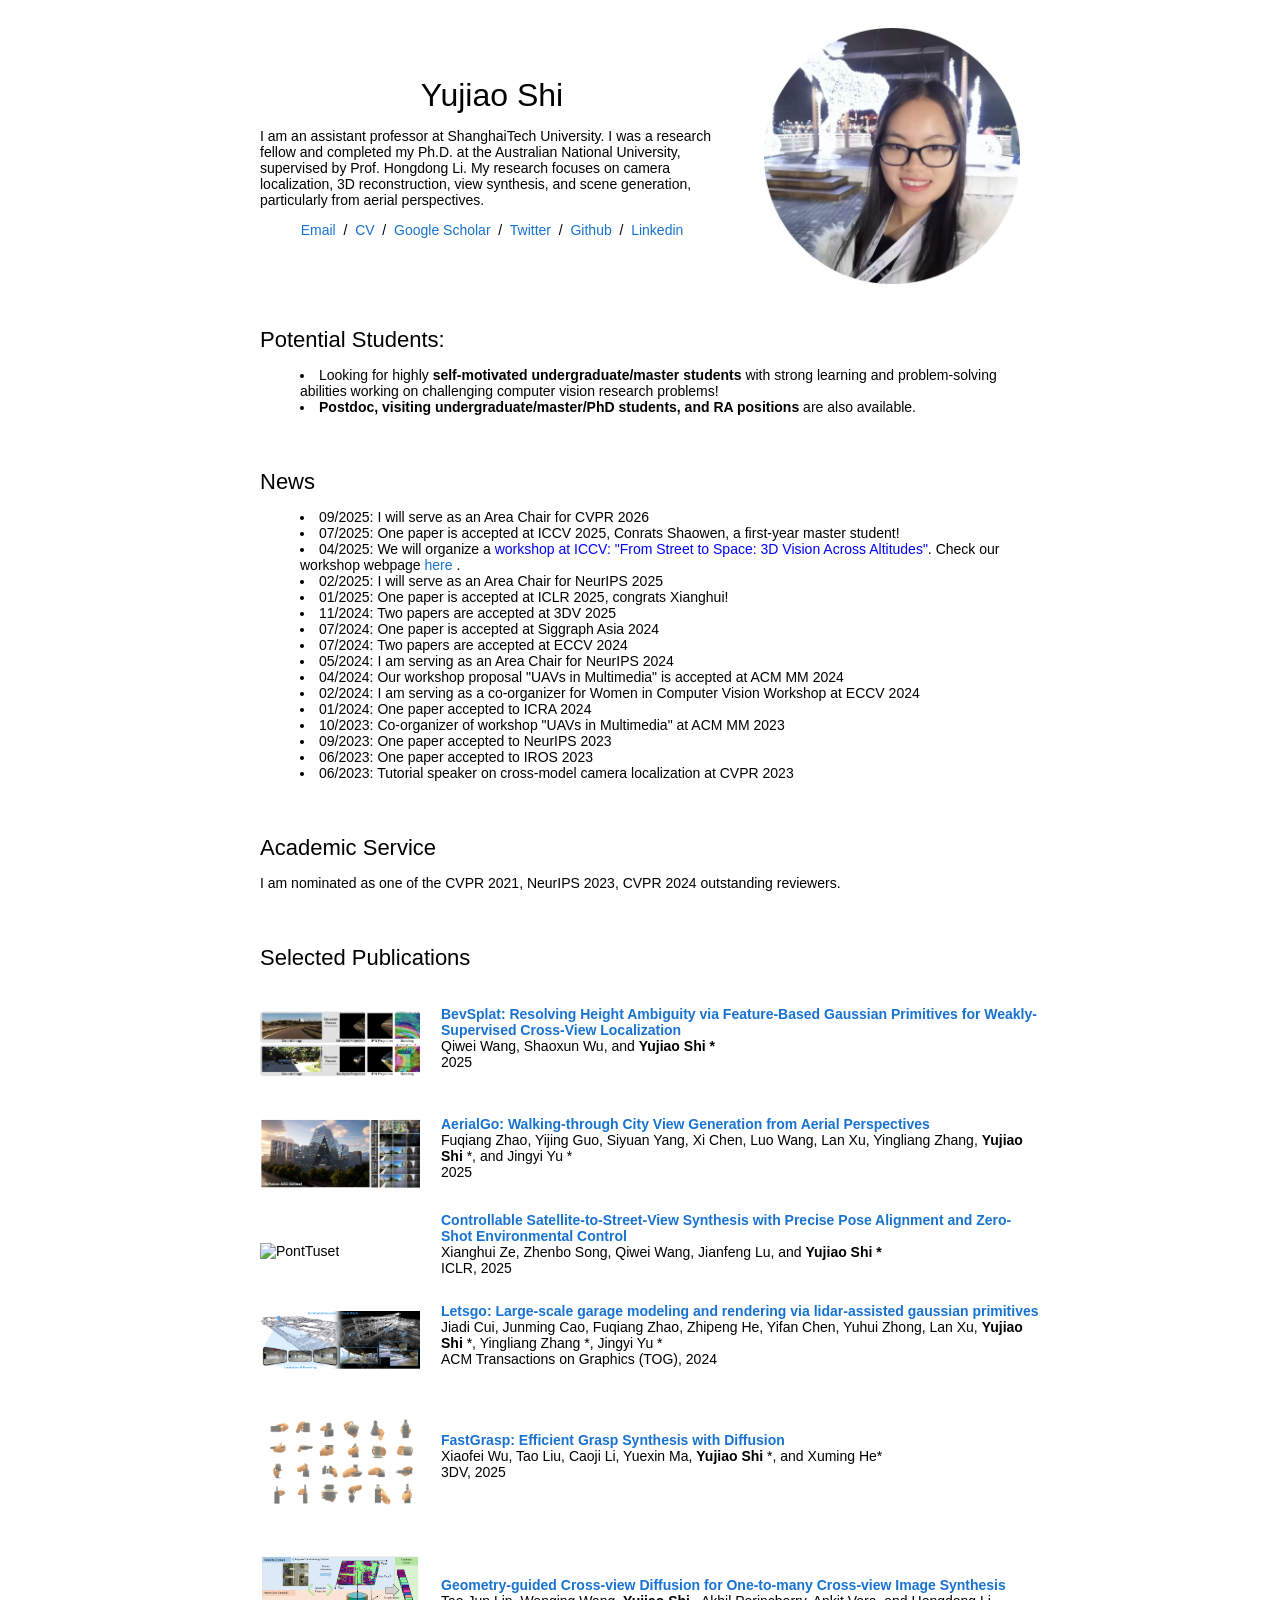
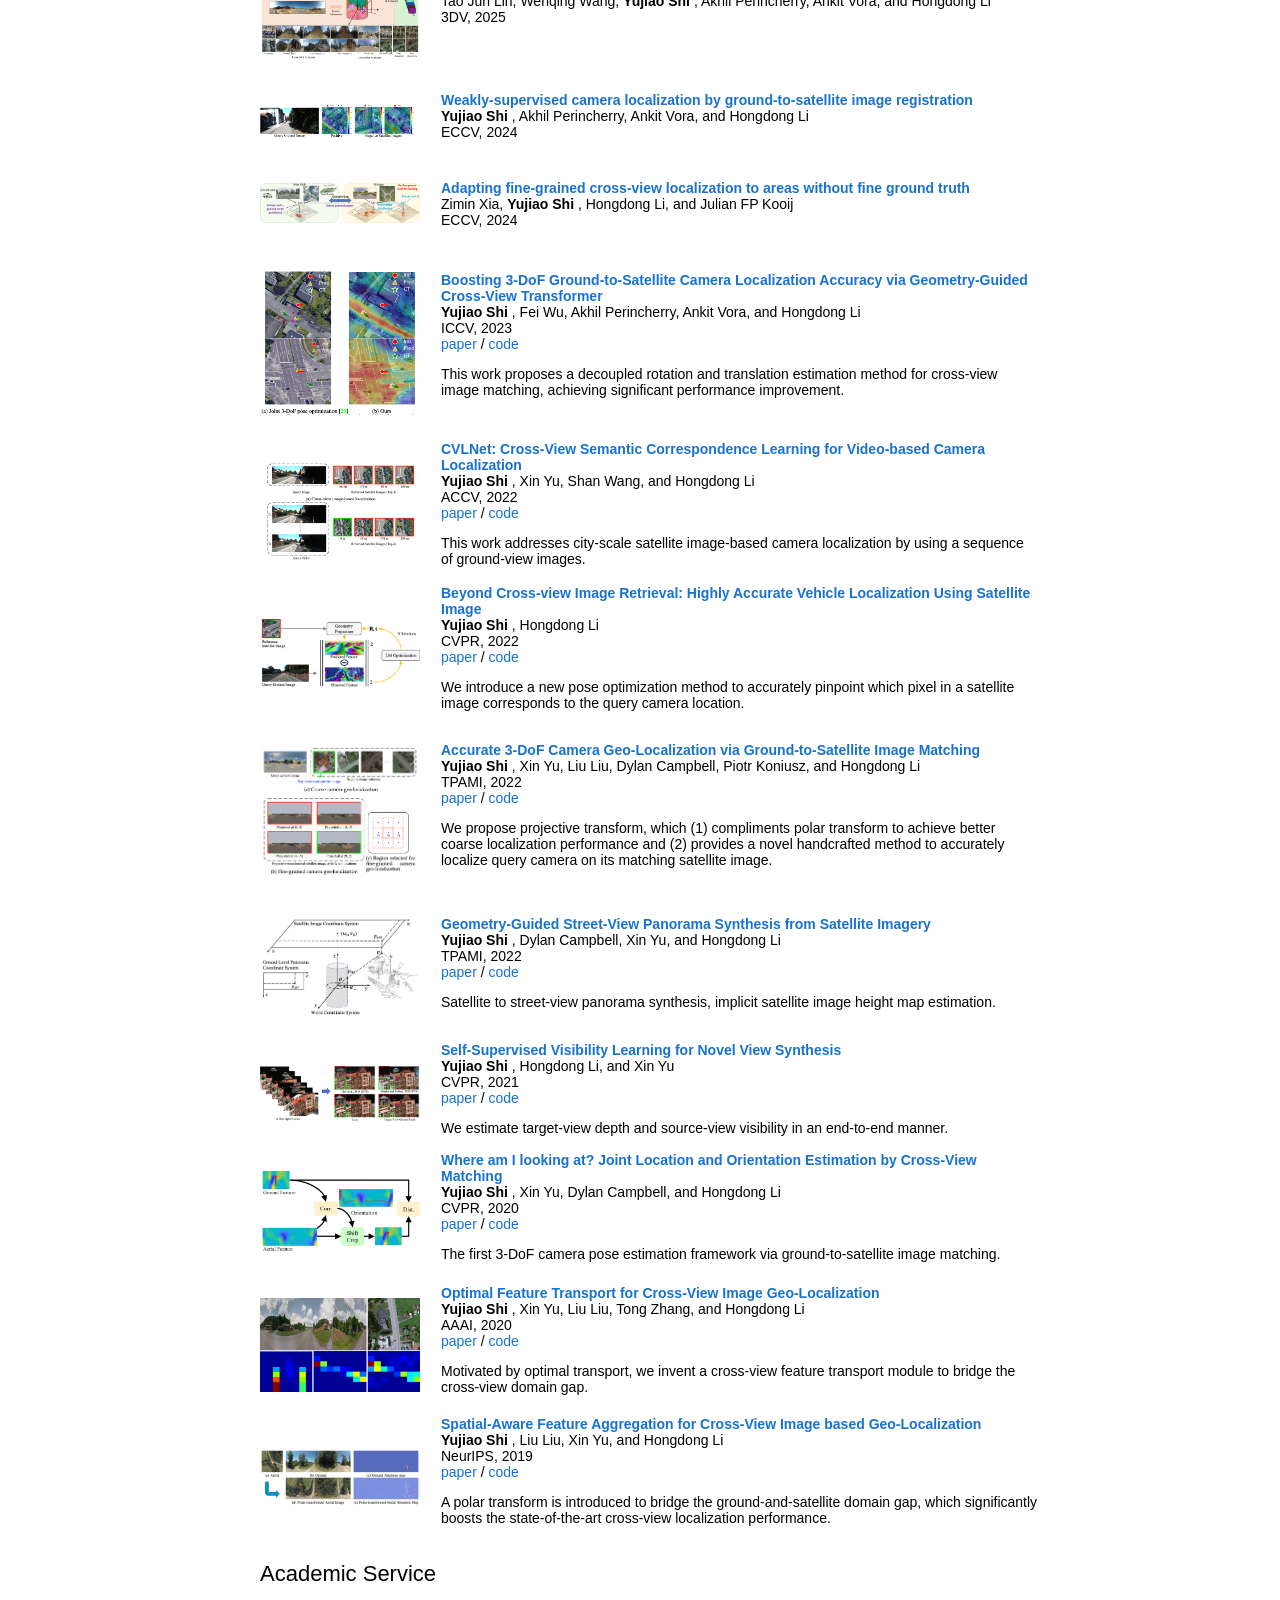
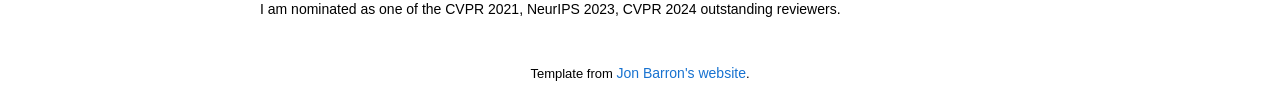
==== index.html @ 8654886e "Update index.html" ====
<!DOCTYPE HTML>
<html lang="en"><head><meta http-equiv="Content-Type" content="text/html; charset=UTF-8">

  <title>Yujiao Shi</title>
  
  <meta name="author" content="Yujiao Shi">
  <meta name="viewport" content="width=device-width, initial-scale=1">
  
  <link rel="stylesheet" type="text/css" href="stylesheet.css">
	<link rel="icon" href="data:image/svg+xml,<svg xmlns=%22http://www.w3.org/2000/svg%22 viewBox=%220 0 100 100%22><text y=%22.9em%22 font-size=%2290%22>🌐</text></svg>">
</head>

<body>
  <table style="width:100%;max-width:800px;border:0px;border-spacing:0px;border-collapse:separate;margin-right:auto;margin-left:auto;"><tbody>
    <tr style="padding:0px">
      <td style="padding:0px">
        <table style="width:100%;border:0px;border-spacing:0px;border-collapse:separate;margin-right:auto;margin-left:auto;"><tbody>
          <tr style="padding:0px">
            <td style="padding:2.5%;width:63%;vertical-align:middle">
              <p style="text-align:center">
                <name>Yujiao Shi</name>
              </p>
              <p>
		      I am an assistant professor at ShanghaiTech University. I was a research fellow and completed my Ph.D. at the Australian National University, supervised by Prof. Hongdong Li. My research focuses on camera localization, 3D reconstruction, view synthesis, and scene generation, particularly from aerial perspectives.
<!-- 		      I am an Assistant Professor at ShanghaiTech University. Previously, I was a Postdoc and PhD student at <a href="https://www.anu.edu.au">Australian National University (ANU)</a>, supervised by <a href="http://users.cecs.anu.edu.au/~hongdong/">Prof. Hongdong Li</a>. My research topics include satellite image-based localization, cross-view synthesis, 3D reconstruction. -->
              </p>
<!--               <p>I was a research intern at Meta Reality Lab Research (RLR) from Jan 2022 to Jun 2022, working with Dr. Ziyun Li on burst image super-resolution and on-sensor computing. I also did an internship at Tencent XR Lab from Jul to Oct 2022. 
              </p> -->
              <p style="text-align:center">
                <a href="mailto:shiyj2@shanghaitech.edu.cn">Email</a> &nbsp/&nbsp
                <a href="data/CV_YujiaoShi.pdf">CV</a> &nbsp/&nbsp
                <a href="https://scholar.google.com/citations?hl=en&user=rVsRpZEAAAAJ&view_op=list_works&gmla=AJsN-F4i4kUg3TtyNRZTp39tnZS_1sJkviqHJbsrWQWvrjV6qxJzqssItls0txWgYlEdtuQ5FIl6PVjvG-y4uGO8Xn1Kn1gx8m-eJgOdamz8EAHBED_eOvI">Google Scholar</a> &nbsp/&nbsp
                <a href="https://twitter.com/YujiaoShi">Twitter</a> &nbsp/&nbsp
                <a href="https://github.com/yujiaoshi">Github</a> &nbsp/&nbsp
                <a href="https://www.linkedin.com/in/yujiao-shi-053a12198">Linkedin</a>
              </p>
            </td>
            <td style="padding:2.5%;width:40%;max-width:40%">
              <a href="images/Yujiao%20Shi.jpg"><img style="width:100%;max-width:100%" alt="profile photo" src="images/YujiaoShiCircle.jpg" class="hoverZoomLink"></a>
            </td>
          </tr>
        </tbody></table>


	<table style="width:100%;border:0px;border-spacing:0px;border-collapse:separate;margin-right:auto;margin-left:auto;"><tbody>
            <tr>
            <td style="padding:20px;width:100%;vertical-align:middle">
              <heading>Potential Students:</heading>
              <p>
                <ul>
                    <li style="list-style-position:inside;margin:0;padding:0;text-align:left;">Looking for highly <strong>self-motivated undergraduate/master students</strong> with strong learning and problem-solving abilities working on challenging computer vision research problems! </li>
		    <li style="list-style-position:inside;margin:0;padding:0;text-align:left;"><strong>Postdoc, visiting undergraduate/master/PhD students, and RA positions</strong> are also available. </li>
		   
                </ul>
              </p>
            </td>
          </tr>
        </tbody>
        </table>

	<table style="width:100%;border:0px;border-spacing:0px;border-collapse:separate;margin-right:auto;margin-left:auto;"><tbody>
            <tr>
            <td style="padding:20px;width:100%;vertical-align:middle">
              <heading>News</heading>
              <p>
                <ul>
            <li style="list-style-position:inside;margin:0;padding:0;text-align:left;">09/2025: I will serve as an Area Chair for CVPR 2026  </li>
		    <li style="list-style-position:inside;margin:0;padding:0;text-align:left;">07/2025: One paper is accepted at ICCV 2025, Conrats Shaowen, a first-year master student! </li>
		     <li style="list-style-position: inside;margin:0;padding:0;text-align: left;">04/2025: We will organize a <span style=" color: blue;"> workshop at ICCV: "From Street to Space: 3D Vision Across Altitudes"</span>. Check our workshop webpage <a href="https://3d-vast.github.io/"> here </a>.</li>    
		    <li style="list-style-position:inside;margin:0;padding:0;text-align:left;">02/2025: I will serve as an Area Chair for NeurIPS 2025 </li>
		    <li style="list-style-position:inside;margin:0;padding:0;text-align:left;">01/2025: One paper is accepted at ICLR 2025, congrats Xianghui! </li>
		    <li style="list-style-position:inside;margin:0;padding:0;text-align:left;">11/2024: Two papers are accepted at 3DV 2025 </li>
		    <li style="list-style-position:inside;margin:0;padding:0;text-align:left;">07/2024: One paper is accepted at Siggraph Asia 2024 </li>
		    <li style="list-style-position:inside;margin:0;padding:0;text-align:left;">07/2024: Two papers are accepted at ECCV 2024 </li>
		    <li style="list-style-position:inside;margin:0;padding:0;text-align:left;">05/2024: I am serving as an Area Chair for NeurIPS 2024 </li>
		    <li style="list-style-position:inside;margin:0;padding:0;text-align:left;">04/2024: Our workshop proposal "UAVs in Multimedia" is accepted at ACM MM 2024 </li>
		    <li style="list-style-position:inside;margin:0;padding:0;text-align:left;">02/2024: I am serving as a co-organizer for Women in Computer Vision Workshop at ECCV 2024 </li>
		    <li style="list-style-position:inside;margin:0;padding:0;text-align:left;">01/2024: One paper accepted to ICRA 2024 </li>
		    <li style="list-style-position:inside;margin:0;padding:0;text-align:left;">10/2023: Co-organizer of workshop "UAVs in Multimedia" at ACM MM 2023</li>
                    <li style="list-style-position:inside;margin:0;padding:0;text-align:left;">09/2023: One paper accepted to NeurIPS 2023 </li>
		    <li style="list-style-position:inside;margin:0;padding:0;text-align:left;">06/2023: One paper accepted to IROS 2023 </li>
		    <li style="list-style-position:inside;margin:0;padding:0;text-align:left;">06/2023: Tutorial speaker on cross-model camera localization at CVPR 2023 </li>
                </ul>
              </p>
            </td>
          </tr>
        </tbody>
        </table>

<!--         <table style="width:100%;border:0px;border-spacing:0px;border-collapse:separate;margin-right:auto;margin-left:auto;"><tbody>
            <tr>
            <td style="padding:20px;width:100%;vertical-align:middle">
              <heading>News</heading>
              <p>
                <ul>
                    <li style="list-style-position:inside;margin:0;padding:0;text-align:left;">07/2022: I start an internship at Tencent</li>
                    <li style="list-style-position:inside;margin:0;padding:0;text-align:left;">06/2022: One paper accepted to TPAMI 2022 </li>
                    <li style="list-style-position:inside;margin:0;padding:0;text-align:left;">03/2022: One paper accepted to CVPR 2022</li>
                    <li style="list-style-position:inside;margin:0;padding:0;text-align:left;">01/2022: I start an internship at Meta Reality Lab Research</li>
                    <li style="list-style-position:inside;margin:0;padding:0;text-align:left;">12/2021: One paper accepted to TPAMI 2022</li>
		    <li style="list-style-position:inside;margin:0;padding:0;text-align:left;">06/2021: I am nominated as one of the CVPR 2021 outstanding reviewer</li>
                    <li style="list-style-position:inside;margin:0;padding:0;text-align:left;">03/2021: One paper accepted to CVPR 2021</li>
                    <li style="list-style-position:inside;margin:0;padding:0;text-align:left;">03/2020: One paper accepted to CVPR 2020</li>
                    <li style="list-style-position:inside;margin:0;padding:0;text-align:left;">11/2019: One paper accepted to AAAI 2020</li>
                    <li style="list-style-position:inside;margin:0;padding:0;text-align:left;">09/2019: One paper accepted to NeurIPS 2019</li>

                </ul>
              </p>
            </td>
          </tr>
        </tbody>
        </table> -->

<table width="100%" align="center" border="0" cellspacing="0" cellpadding="20"><tbody>
          <tr>
            <td>
              <heading>Academic Service</heading>
		<p>
			I am nominated as one of the CVPR 2021, NeurIPS 2023, CVPR 2024 outstanding reviewers.
		</p>    
<!--               <p> Conference Program Committee Member/Reviewer:
              </p>
              <p>
                <ul>
                    <li style="list-style-position:inside;margin:0;padding:0;text-align:left;">IEEE Conference on Computer Vision and Pattern Recognition (CVPR)</li>
                    <li style="list-style-position:inside;margin:0;padding:0;text-align:left;">International Conference on Computer Vision (ICCV)</li>
                    <li style="list-style-position:inside;margin:0;padding:0;text-align:left;">European Conference on Computer Vision (ECCV)</li>
                    <li style="list-style-position:inside;margin:0;padding:0;text-align:left;">Asian Conference on Computer Vision (ACCV)</li>
                    <li style="list-style-position:inside;margin:0;padding:0;text-align:left;">Neural Information Processing Systems (NeurIPS)</li>
		    <li style="list-style-position:inside;margin:0;padding:0;text-align:left;">The International Conference on Learning Representations (ICLR)</li> 
                    <li style="list-style-position:inside;margin:0;padding:0;text-align:left;">AAAI Conference on Artificial Intelligence (AAAI)</li>
                    <li style="list-style-position:inside;margin:0;padding:0;text-align:left;">International Joint Conference on Artificial Intelligence (IJCAI)</li>
                    <li style="list-style-position:inside;margin:0;padding:0;text-align:left;">International Conference on 3D Vision (3DV)</li>

                </ul>
              </p> -->
<!--               <p> Journal Reviewer:
              </p>
              <p>
                <ul>
                    <li style="list-style-position:inside;margin:0;padding:0;text-align:left;">IEEE Transactions on Pattern Analysis and Machine Intelligence (TPAMI)</li>
                    <li style="list-style-position:inside;margin:0;padding:0;text-align:left;">International Journal of Computer Vision (IJCV)</li>
                    <li style="list-style-position:inside;margin:0;padding:0;text-align:left;">IEEE Transactions on Image Processing (TIP)</li>
                    <li style="list-style-position:inside;margin:0;padding:0;text-align:left;">IEEE Transactions on Circuits and Systems for Video Technology (TCSVT)</li>
                    <li style="list-style-position:inside;margin:0;padding:0;text-align:left;">The IEEE Robotics and Automation Letters (RAL)</li>
                    <li style="list-style-position:inside;margin:0;padding:0;text-align:left;">IEEE Transactions on Artificial Intelligence</li>
		    <li style="list-style-position:inside;margin:0;padding:0;text-align:left;">IEEE Transactions on Geoscience and Remote Sensing</li>
                    <li style="list-style-position:inside;margin:0;padding:0;text-align:left;">ISPRS Journal of Photogrammetry and Remote Sensing</li>
		    <li style="list-style-position:inside;margin:0;padding:0;text-align:left;">International Journal of Digital Earth</li>
                    <li style="list-style-position:inside;margin:0;padding:0;text-align:left;">Knowledge-Based Systems</li>
                    
                </ul>
              </p> -->
            </td>
          </tr>
        </tbody></table>
        <table width="100%" align="center" border="0" cellpadding="20"><tbody>
        


        <table style="width:100%;border:0px;border-spacing:0px;border-collapse:separate;margin-right:auto;margin-left:auto;"><tbody>
            <tr>
            <td style="padding:20px;width:100%;vertical-align:middle">
              <heading>Selected Publications</heading>
            </td>
          </tr>
        </tbody></table>
        <table style="width:100%;border:0px;border-spacing:0px;border-collapse:separate;margin-right:auto;margin-left:auto;"><tbody>


	<tr>
            <td style="padding:20px;width:25%;vertical-align:middle">
              <img src="data/BevSplat.png" alt="PontTuset" width="160" style="border-style: none">
            </td>
            <td width="75%" valign="middle">
              <a>
                <papertitle>BevSplat: Resolving Height Ambiguity via Feature-Based Gaussian Primitives for Weakly-Supervised Cross-View Localization </papertitle>
              </a>
              <br>
              Qiwei Wang, Shaoxun Wu, and <strong>Yujiao Shi * </strong>
              <br>
              2025
              <br>
<!--               <a href="https://arxiv.org/pdf/2307.08015.pdf"> paper </a>  /
              <a href="https://github.com/shiyujiao/Boosting3DoFAccuracy"> code </a>
              <p></p>
              <p> This work proposes a decoupled rotation and translation estimation method for cross-view image matching, achieving significant performance improvement. 
              </p> -->
	      <p></p>
            </td>
        </tr>

	<tr>
            <td style="padding:20px;width:25%;vertical-align:middle">
              <img src="data/AerialGo.png" alt="PontTuset" width="160" style="border-style: none">
            </td>
            <td width="75%" valign="middle">
              <a>
                <papertitle>AerialGo: Walking-through City View Generation from Aerial Perspectives </papertitle>
              </a>
              <br>
              Fuqiang Zhao, Yijing Guo, Siyuan Yang, Xi Chen, Luo Wang, Lan Xu, Yingliang Zhang, <strong>Yujiao Shi</strong> *, and Jingyi Yu *
              <br>
              2025
              <br>
<!--               <a href="https://arxiv.org/pdf/2307.08015.pdf"> paper </a>  /
              <a href="https://github.com/shiyujiao/Boosting3DoFAccuracy"> code </a>
              <p></p>
              <p> This work proposes a decoupled rotation and translation estimation method for cross-view image matching, achieving significant performance improvement. 
              </p> -->
	      <p></p>
            </td>
        </tr>
		
	<tr>
            <td style="padding:20px;width:25%;vertical-align:middle">
              <img src="data/ICLR25.png" alt="PontTuset" width="160" style="border-style: none">
            </td>
            <td width="75%" valign="middle">
              <a href="https://arxiv.org/abs/2502.03498">
                <papertitle>Controllable Satellite-to-Street-View Synthesis with Precise Pose Alignment and Zero-Shot Environmental Control </papertitle>
              </a>
              <br>
              Xianghui Ze, Zhenbo Song, Qiwei Wang, Jianfeng Lu, and <strong>Yujiao Shi * </strong>
              <br>
              ICLR, 2025
              <br>
<!--               <a href="https://arxiv.org/pdf/2307.08015.pdf"> paper </a>  /
              <a href="https://github.com/shiyujiao/Boosting3DoFAccuracy"> code </a>
              <p></p>
              <p> This work proposes a decoupled rotation and translation estimation method for cross-view image matching, achieving significant performance improvement. 
              </p> -->
	      <p></p>
            </td>
        </tr>


	<tr>
            <td style="padding:20px;width:25%;vertical-align:middle">
              <img src="data/LetsGo.jpg" alt="PontTuset" width="160" style="border-style: none">
            </td>
            <td width="75%" valign="middle">
              <a href="https://arxiv.org/abs/2502.03498">
                <papertitle>Letsgo: Large-scale garage modeling and rendering via lidar-assisted gaussian primitives </papertitle>
              </a>
              <br>
	      Jiadi Cui, Junming Cao, Fuqiang Zhao, Zhipeng He, Yifan Chen, Yuhui Zhong, Lan Xu, <strong>Yujiao Shi</strong> *, Yingliang Zhang *, Jingyi Yu *
              <br>
              ACM Transactions on Graphics (TOG), 2024
              <br>
<!--               <a href="https://arxiv.org/pdf/2307.08015.pdf"> paper </a>  /
              <a href="https://github.com/shiyujiao/Boosting3DoFAccuracy"> code </a>
              <p></p>
              <p> This work proposes a decoupled rotation and translation estimation method for cross-view image matching, achieving significant performance improvement. 
              </p> -->
	      <p></p>
            </td>
		
        </tr>

	<tr>
            <td style="padding:20px;width:25%;vertical-align:middle">
              <img src="data/FastGrasp.jpg" alt="PontTuset" width="160" style="border-style: none">
            </td>
            <td width="75%" valign="middle">
              <a>
                <papertitle>FastGrasp: Efficient Grasp Synthesis with Diffusion </papertitle>
              </a>
              <br>
	       Xiaofei Wu, Tao Liu, Caoji Li, Yuexin Ma, <strong>Yujiao Shi </strong>*, and Xuming He* 
              <br>
              3DV, 2025
              <br>
<!--               <a href="https://arxiv.org/pdf/2307.08015.pdf"> paper </a>  /
              <a href="https://github.com/shiyujiao/Boosting3DoFAccuracy"> code </a>
              <p></p>
              <p> This work proposes a decoupled rotation and translation estimation method for cross-view image matching, achieving significant performance improvement. 
              </p> -->
	      <p></p>
            </td>
        </tr>

	<tr>
            <td style="padding:20px;width:25%;vertical-align:middle">
              <img src="data/3DV25.png" alt="PontTuset" width="160" style="border-style: none">
            </td>
            <td width="75%" valign="middle">
              <a>
                <papertitle>Geometry-guided Cross-view Diffusion for One-to-many Cross-view Image Synthesis </papertitle>
              </a>
              <br>
	       Tao Jun Lin, Wenqing Wang, <strong>Yujiao Shi </strong>, Akhil Perincherry, Ankit Vora, and Hongdong Li
              <br>
              3DV, 2025
              <br>
<!--               <a href="https://arxiv.org/pdf/2307.08015.pdf"> paper </a>  /
              <a href="https://github.com/shiyujiao/Boosting3DoFAccuracy"> code </a>
              <p></p>
              <p> This work proposes a decoupled rotation and translation estimation method for cross-view image matching, achieving significant performance improvement. 
              </p> -->
	      <p></p>
            </td>
        </tr>

	<tr>
            <td style="padding:20px;width:25%;vertical-align:middle">
              <img src="data/G2SWeakly.png" alt="PontTuset" width="160" style="border-style: none">
            </td>
            <td width="75%" valign="middle">
              <a>
                <papertitle>Weakly-supervised camera localization by ground-to-satellite image registration </papertitle>
              </a>
              <br>
	       <strong>Yujiao Shi </strong>, Akhil Perincherry, Ankit Vora, and Hongdong Li
              <br>
              ECCV, 2024
              <br>
<!--               <a href="https://arxiv.org/pdf/2307.08015.pdf"> paper </a>  /
              <a href="https://github.com/shiyujiao/Boosting3DoFAccuracy"> code </a>
              <p></p>
              <p> This work proposes a decoupled rotation and translation estimation method for cross-view image matching, achieving significant performance improvement. 
              </p> -->
	      <p></p>
            </td>
        </tr>

	<tr>
            <td style="padding:20px;width:25%;vertical-align:middle">
              <img src="data/Adapting.png" alt="PontTuset" width="160" style="border-style: none">
            </td>
            <td width="75%" valign="middle">
              <a href="https://arxiv.org/abs/2502.03498">
                <papertitle>Adapting fine-grained cross-view localization to areas without fine ground truth </papertitle>
              </a>
              <br>
	      Zimin Xia, <strong>Yujiao Shi </strong>, Hongdong Li, and Julian FP Kooij
              <br>
              ECCV, 2024
              <br>
<!--               <a href="https://arxiv.org/pdf/2307.08015.pdf"> paper </a>  /
              <a href="https://github.com/shiyujiao/Boosting3DoFAccuracy"> code </a>
              <p></p>
              <p> This work proposes a decoupled rotation and translation estimation method for cross-view image matching, achieving significant performance improvement. 
              </p> -->
            </td>
        </tr>
		
	<tr>
            <td style="padding:20px;width:25%;vertical-align:middle">
              <img src="data/Boosting" alt="PontTuset" width="160" style="border-style: none">
            </td>
            <td width="75%" valign="middle">
              <a href="https://openaccess.thecvf.com/content/ICCV2023/papers/Shi_Boosting_3-DoF_Ground-to-Satellite_Camera_Localization_Accuracy_via_Geometry-Guided_Cross-View_Transformer_ICCV_2023_paper.pdf">
                <papertitle>Boosting 3-DoF Ground-to-Satellite Camera Localization Accuracy via
Geometry-Guided Cross-View Transformer </papertitle>
              </a>
              <br>
              <strong>Yujiao Shi </strong>, Fei Wu,  Akhil Perincherry, Ankit Vora, and Hongdong Li
              <br>
              ICCV, 2023
              <br>
              <a href="https://arxiv.org/pdf/2307.08015.pdf"> paper </a>  /
              <a href="https://github.com/shiyujiao/Boosting3DoFAccuracy"> code </a>
              <p></p>
              <p> This work proposes a decoupled rotation and translation estimation method for cross-view image matching, achieving significant performance improvement. 
              </p>
            </td>
        </tr>
		
	<tr>
            <td style="padding:20px;width:25%;vertical-align:middle">
              <img src="data/CVLNet" alt="PontTuset" width="160" style="border-style: none">
            </td>
            <td width="75%" valign="middle">
              <a href="https://openaccess.thecvf.com/content/ACCV2022/papers/Shi_CVLNet_Cross-View_Feature_Correspondence_Learning_for_Video-based_Camera_Localization_ACCV_2022_paper.pdf">
                <papertitle>CVLNet: Cross-View Semantic Correspondence Learning for Video-based Camera Localization </papertitle>
              </a>
              <br>
              <strong>Yujiao Shi </strong>, Xin Yu, Shan Wang, and Hongdong Li
              <br>
              ACCV, 2022
              <br>
              <a href="https://openaccess.thecvf.com/content/ACCV2022/papers/Shi_CVLNet_Cross-View_Feature_Correspondence_Learning_for_Video-based_Camera_Localization_ACCV_2022_paper.pdf"> paper </a>  /
              <a href="https://github.com/shiyujiao/CVLNet"> code </a>
              <p></p>
              <p> This work addresses city-scale satellite image-based camera localization by using a sequence of ground-view images.
              </p>
            </td>
        </tr>

        <tr>
            <td style="padding:20px;width:25%;vertical-align:middle">
              <img src="data/HighlyAccurate.png" alt="PontTuset" width="160" style="border-style: none">
            </td>
            <td width="75%" valign="middle">
              <a href="https://openaccess.thecvf.com/content/CVPR2022/papers/Shi_Beyond_Cross-View_Image_Retrieval_Highly_Accurate_Vehicle_Localization_Using_Satellite_CVPR_2022_paper.pdf">
                <papertitle>Beyond Cross-view Image Retrieval: Highly Accurate Vehicle Localization Using Satellite Image </papertitle>
              </a>
              <br>
              <strong>Yujiao Shi </strong>, Hongdong Li
              <br>
              CVPR, 2022
              <br>
              <a href="https://openaccess.thecvf.com/content/CVPR2022/papers/Shi_Beyond_Cross-View_Image_Retrieval_Highly_Accurate_Vehicle_Localization_Using_Satellite_CVPR_2022_paper.pdf"> paper </a>  /
              <a href="https://github.com/shiyujiao/HighlyAccurate"> code </a>
              <p></p>
              <p> We introduce a new pose optimization method to accurately pinpoint which pixel in a satellite image corresponds to the query camera location.
              </p>
            </td>
          </tr>

          <tr>
            <td style="padding:20px;width:25%;vertical-align:middle">
              <img src="data/3DOF.png" alt="PontTuset" width="160" style="border-style: none">
            </td>
            <td width="75%" valign="middle">
              <a href="https://arxiv.org/pdf/2203.14148.pdf">
                <papertitle>Accurate 3-DoF Camera Geo-Localization via Ground-to-Satellite Image Matching </papertitle>
              </a>
              <br>
              <strong>Yujiao Shi </strong>, Xin Yu, Liu Liu, Dylan Campbell, Piotr Koniusz, and Hongdong Li
              <br>
              TPAMI, 2022
              <br>
              <a href="https://arxiv.org/pdf/2203.14148.pdf"> paper </a>  /
              <a href="https://github.com/shiyujiao/IBL"> code </a>
              <p></p>
              <p> We propose projective transform, which (1) compliments polar transform to achieve better coarse localization performance and (2) provides a novel handcrafted method to accurately localize query camera on its matching satellite image.
              </p>
            </td>
          </tr>

        <tr>
            <td style="padding:20px;width:25%;vertical-align:middle">
              <img src="data/Sat2Str.png" alt="PontTuset" width="160" style="border-style: none">
            </td>
            <td width="75%" valign="middle">
              <a href="https://arxiv.org/pdf/2103.01623.pdf">
                <papertitle>Geometry-Guided Street-View Panorama Synthesis from Satellite Imagery </papertitle>
              </a>
              <br>
              <strong>Yujiao Shi </strong>, Dylan Campbell, Xin Yu, and Hongdong Li
              <br>
              TPAMI, 2022
              <br>
              <a href="https://arxiv.org/pdf/2103.01623.pdf"> paper </a>  /
              <a href="https://github.com/shiyujiao/Sat2StrPanoramaSynthesis"> code </a>
              <p></p>
              <p> Satellite to street-view panorama synthesis, implicit satellite image height map estimation.
              </p>
            </td>
          </tr>


        <tr>
            <td style="padding:20px;width:25%;vertical-align:middle">
              <img src="data/SVNVS.png" alt="PontTuset" width="160" style="border-style: none">
            </td>
            <td width="75%" valign="middle">
              <a href="https://openaccess.thecvf.com/content/CVPR2021/papers/Shi_Self-Supervised_Visibility_Learning _for_Novel_View_Synthesis_CVPR_2021_paper.pdf">
                <papertitle>Self-Supervised Visibility Learning for Novel View Synthesis </papertitle>
              </a>
              <br>
              <strong>Yujiao Shi </strong>, Hongdong Li, and Xin Yu
              <br>
              CVPR, 2021
              <br>
              <a href="https://openaccess.thecvf.com/content/CVPR2021/papers/Shi_Self-Supervised_Visibility_Learning_for_Novel_View_Synthesis_CVPR_2021_paper.pdf"> paper </a>  /
              <a href="https://github.com/shiyujiao/SVNVS"> code </a>
              <p></p>
              <p> We estimate target-view depth and source-view visibility in an end-to-end manner.
              </p>
            </td>
          </tr>

        <tr>
            <td style="padding:20px;width:25%;vertical-align:middle">
              <img src="data/DSM.png" alt="PontTuset" width="160" style="border-style: none">
            </td>
            <td width="75%" valign="middle">
              <a href="https://openaccess.thecvf.com/content_CVPR_2020/papers/Shi_Where_Am_I_Looking_At_Joint_Location_and_Orientation_Estimation_CVPR_2020_paper.pdf">
                <papertitle>Where am I looking at? Joint Location and Orientation Estimation by Cross-View Matching </papertitle>
              </a>
              <br>
              <strong>Yujiao Shi </strong>, Xin Yu, Dylan Campbell, and Hongdong Li
              <br>
              CVPR, 2020
              <br>
              <a href="https://openaccess.thecvf.com/content_CVPR_2020/papers/Shi_Where_Am_I_Looking_At_Joint_Location_and_Orientation_Estimation_CVPR_2020_paper.pdf"> paper </a>  /
              <a href="https://github.com/shiyujiao/cross_view_localization_DSM"> code </a>
              <p></p>
              <p> The first 3-DoF camera pose estimation framework via ground-to-satellite image matching.
              </p>
            </td>
          </tr>

        <tr>
            <td style="padding:20px;width:25%;vertical-align:middle">
              <img src="data/CVFT.png" alt="PontTuset" width="160" style="border-style: none">
            </td>
            <td width="75%" valign="middle">
              <a href="https://ojs.aaai.org//index.php/AAAI/article/view/6875">
                <papertitle>Optimal Feature Transport for Cross-View Image Geo-Localization </papertitle>
              </a>
              <br>
              <strong>Yujiao Shi </strong>, Xin Yu, Liu Liu, Tong Zhang, and Hongdong Li
              <br>
              AAAI, 2020
              <br>
              <a href="https://ojs.aaai.org//index.php/AAAI/article/view/6875"> paper </a>  /
              <a href="https://github.com/shiyujiao/cross_view_localization_CVFT"> code </a>
              <p></p>
              <p> Motivated by optimal transport, we invent a cross-view feature transport module to bridge the cross-view domain gap.
              </p>
            </td>
          </tr>

        <tr>
            <td style="padding:20px;width:25%;vertical-align:middle">
              <img src="data/SAFA.png" alt="PontTuset" width="160" style="border-style: none">
            </td>
            <td width="75%" valign="middle">
              <a href="https://proceedings.neurips.cc/paper/2019/file/ba2f0015122a5955f8b3a50240fb91b2-Paper.pdf">
                <papertitle>Spatial-Aware Feature Aggregation for Cross-View Image based Geo-Localization </papertitle>
              </a>
              <br>
              <strong>Yujiao Shi </strong>, Liu Liu, Xin Yu, and Hongdong Li
              <br>
              NeurIPS, 2019
              <br>
              <a href="https://proceedings.neurips.cc/paper/2019/file/ba2f0015122a5955f8b3a50240fb91b2-Paper.pdf"> paper </a>  /
              <a href="https://github.com/shiyujiao/cross_view_localization_SAFA"> code </a>
              <p></p>
              <p> A polar transform is introduced to bridge the ground-and-satellite domain gap, which significantly boosts the state-of-the-art cross-view localization performance.
              </p>
            </td>
          </tr>


        </tbody></table>

				
        <table width="100%" align="center" border="0" cellspacing="0" cellpadding="20"><tbody>
          <tr>
            <td>
              <heading>Academic Service</heading>
		<p>
			I am nominated as one of the CVPR 2021, NeurIPS 2023, CVPR 2024 outstanding reviewers.
		</p>    
<!--               <p> Conference Program Committee Member/Reviewer:
              </p>
              <p>
                <ul>
                    <li style="list-style-position:inside;margin:0;padding:0;text-align:left;">IEEE Conference on Computer Vision and Pattern Recognition (CVPR)</li>
                    <li style="list-style-position:inside;margin:0;padding:0;text-align:left;">International Conference on Computer Vision (ICCV)</li>
                    <li style="list-style-position:inside;margin:0;padding:0;text-align:left;">European Conference on Computer Vision (ECCV)</li>
                    <li style="list-style-position:inside;margin:0;padding:0;text-align:left;">Asian Conference on Computer Vision (ACCV)</li>
                    <li style="list-style-position:inside;margin:0;padding:0;text-align:left;">Neural Information Processing Systems (NeurIPS)</li>
		    <li style="list-style-position:inside;margin:0;padding:0;text-align:left;">The International Conference on Learning Representations (ICLR)</li> 
                    <li style="list-style-position:inside;margin:0;padding:0;text-align:left;">AAAI Conference on Artificial Intelligence (AAAI)</li>
                    <li style="list-style-position:inside;margin:0;padding:0;text-align:left;">International Joint Conference on Artificial Intelligence (IJCAI)</li>
                    <li style="list-style-position:inside;margin:0;padding:0;text-align:left;">International Conference on 3D Vision (3DV)</li>

                </ul>
              </p> -->
<!--               <p> Journal Reviewer:
              </p>
              <p>
                <ul>
                    <li style="list-style-position:inside;margin:0;padding:0;text-align:left;">IEEE Transactions on Pattern Analysis and Machine Intelligence (TPAMI)</li>
                    <li style="list-style-position:inside;margin:0;padding:0;text-align:left;">International Journal of Computer Vision (IJCV)</li>
                    <li style="list-style-position:inside;margin:0;padding:0;text-align:left;">IEEE Transactions on Image Processing (TIP)</li>
                    <li style="list-style-position:inside;margin:0;padding:0;text-align:left;">IEEE Transactions on Circuits and Systems for Video Technology (TCSVT)</li>
                    <li style="list-style-position:inside;margin:0;padding:0;text-align:left;">The IEEE Robotics and Automation Letters (RAL)</li>
                    <li style="list-style-position:inside;margin:0;padding:0;text-align:left;">IEEE Transactions on Artificial Intelligence</li>
		    <li style="list-style-position:inside;margin:0;padding:0;text-align:left;">IEEE Transactions on Geoscience and Remote Sensing</li>
                    <li style="list-style-position:inside;margin:0;padding:0;text-align:left;">ISPRS Journal of Photogrammetry and Remote Sensing</li>
		    <li style="list-style-position:inside;margin:0;padding:0;text-align:left;">International Journal of Digital Earth</li>
                    <li style="list-style-position:inside;margin:0;padding:0;text-align:left;">Knowledge-Based Systems</li>
                    
                </ul>
              </p> -->
            </td>
          </tr>
        </tbody></table>
        <table width="100%" align="center" border="0" cellpadding="20"><tbody>
        

					
        </tbody></table>
        <p align="center">
          <font size="2">
            Template from <a href="https://github.com/jonbarron/jonbarron_website">Jon Barron's website</a>.
          </font>
        </p>
      </td>
    </tr>
  </table>
</body>

</html>
---- stylesheet.css ----
/* latin-ext */
@font-face {
  font-family: 'Lato';
  font-style: italic;
  font-weight: 400;
  src: local('Lato Italic'), local('Lato-Italic'), url(https://fonts.gstatic.com/s/lato/v15/S6u8w4BMUTPHjxsAUi-qNiXg7eU0.woff2) format('woff2');
  unicode-range: U+0100-024F, U+0259, U+1E00-1EFF, U+2020, U+20A0-20AB, U+20AD-20CF, U+2113, U+2C60-2C7F, U+A720-A7FF;
}
/* latin */
@font-face {
  font-family: 'Lato';
  font-style: italic;
  font-weight: 400;
  src: local('Lato Italic'), local('Lato-Italic'), url(https://fonts.gstatic.com/s/lato/v15/S6u8w4BMUTPHjxsAXC-qNiXg7Q.woff2) format('woff2');
  unicode-range: U+0000-00FF, U+0131, U+0152-0153, U+02BB-02BC, U+02C6, U+02DA, U+02DC, U+2000-206F, U+2074, U+20AC, U+2122, U+2191, U+2193, U+2212, U+2215, U+FEFF, U+FFFD;
}
/* latin-ext */
@font-face {
  font-family: 'Lato';
  font-style: italic;
  font-weight: 700;
  src: local('Lato Bold Italic'), local('Lato-BoldItalic'), url(https://fonts.gstatic.com/s/lato/v15/S6u_w4BMUTPHjxsI5wq_FQftx9897sxZ.woff2) format('woff2');
  unicode-range: U+0100-024F, U+0259, U+1E00-1EFF, U+2020, U+20A0-20AB, U+20AD-20CF, U+2113, U+2C60-2C7F, U+A720-A7FF;
}
/* latin */
@font-face {
  font-family: 'Lato';
  font-style: italic;
  font-weight: 700;
  src: local('Lato Bold Italic'), local('Lato-BoldItalic'), url(https://fonts.gstatic.com/s/lato/v15/S6u_w4BMUTPHjxsI5wq_Gwftx9897g.woff2) format('woff2');
  unicode-range: U+0000-00FF, U+0131, U+0152-0153, U+02BB-02BC, U+02C6, U+02DA, U+02DC, U+2000-206F, U+2074, U+20AC, U+2122, U+2191, U+2193, U+2212, U+2215, U+FEFF, U+FFFD;
}
/* latin-ext */
@font-face {
  font-family: 'Lato';
  font-style: normal;
  font-weight: 400;
  src: local('Lato Regular'), local('Lato-Regular'), url(https://fonts.gstatic.com/s/lato/v15/S6uyw4BMUTPHjxAwXiWtFCfQ7A.woff2) format('woff2');
  unicode-range: U+0100-024F, U+0259, U+1E00-1EFF, U+2020, U+20A0-20AB, U+20AD-20CF, U+2113, U+2C60-2C7F, U+A720-A7FF;
}
/* latin */
@font-face {
  font-family: 'Lato';
  font-style: normal;
  font-weight: 400;
  src: local('Lato Regular'), local('Lato-Regular'), url(https://fonts.gstatic.com/s/lato/v15/S6uyw4BMUTPHjx4wXiWtFCc.woff2) format('woff2');
  unicode-range: U+0000-00FF, U+0131, U+0152-0153, U+02BB-02BC, U+02C6, U+02DA, U+02DC, U+2000-206F, U+2074, U+20AC, U+2122, U+2191, U+2193, U+2212, U+2215, U+FEFF, U+FFFD;
}
/* latin-ext */
@font-face {
  font-family: 'Lato';
  font-style: normal;
  font-weight: 700;
  src: local('Lato Bold'), local('Lato-Bold'), url(https://fonts.gstatic.com/s/lato/v15/S6u9w4BMUTPHh6UVSwaPGQ3q5d0N7w.woff2) format('woff2');
  unicode-range: U+0100-024F, U+0259, U+1E00-1EFF, U+2020, U+20A0-20AB, U+20AD-20CF, U+2113, U+2C60-2C7F, U+A720-A7FF;
}
/* latin */
@font-face {
  font-family: 'Lato';
  font-style: normal;
  font-weight: 700;
  src: local('Lato Bold'), local('Lato-Bold'), url(https://fonts.gstatic.com/s/lato/v15/S6u9w4BMUTPHh6UVSwiPGQ3q5d0.woff2) format('woff2');
  unicode-range: U+0000-00FF, U+0131, U+0152-0153, U+02BB-02BC, U+02C6, U+02DA, U+02DC, U+2000-206F, U+2074, U+20AC, U+2122, U+2191, U+2193, U+2212, U+2215, U+FEFF, U+FFFD;
}

a {
  color: #1772d0;
  text-decoration: none;
}

a:focus,
a:hover {
  color: #f09228;
  text-decoration: none;
}

body,
td,
th,
tr,
p,
a {
  font-family: 'Lato', Verdana, Helvetica, sans-serif;
  font-size: 14px
}

strong {
  font-family: 'Lato', Verdana, Helvetica, sans-serif;
  font-size: 14px;
}

heading {
  font-family: 'Lato', Verdana, Helvetica, sans-serif;
  font-size: 22px;
}

papertitle {
  font-family: 'Lato', Verdana, Helvetica, sans-serif;
  font-size: 14px;
  font-weight: 700
}

name {
  font-family: 'Lato', Verdana, Helvetica, sans-serif;
  font-size: 32px;
}

.one {
  width: 160px;
  height: 160px;
  position: relative;
}

.two {
  width: 160px;
  height: 160px;
  position: absolute;
  transition: opacity .2s ease-in-out;
  -moz-transition: opacity .2s ease-in-out;
  -webkit-transition: opacity .2s ease-in-out;
}

.fade {
  transition: opacity .2s ease-in-out;
  -moz-transition: opacity .2s ease-in-out;
  -webkit-transition: opacity .2s ease-in-out;
}

span.highlight {
  background-color: #ffffd0;
}
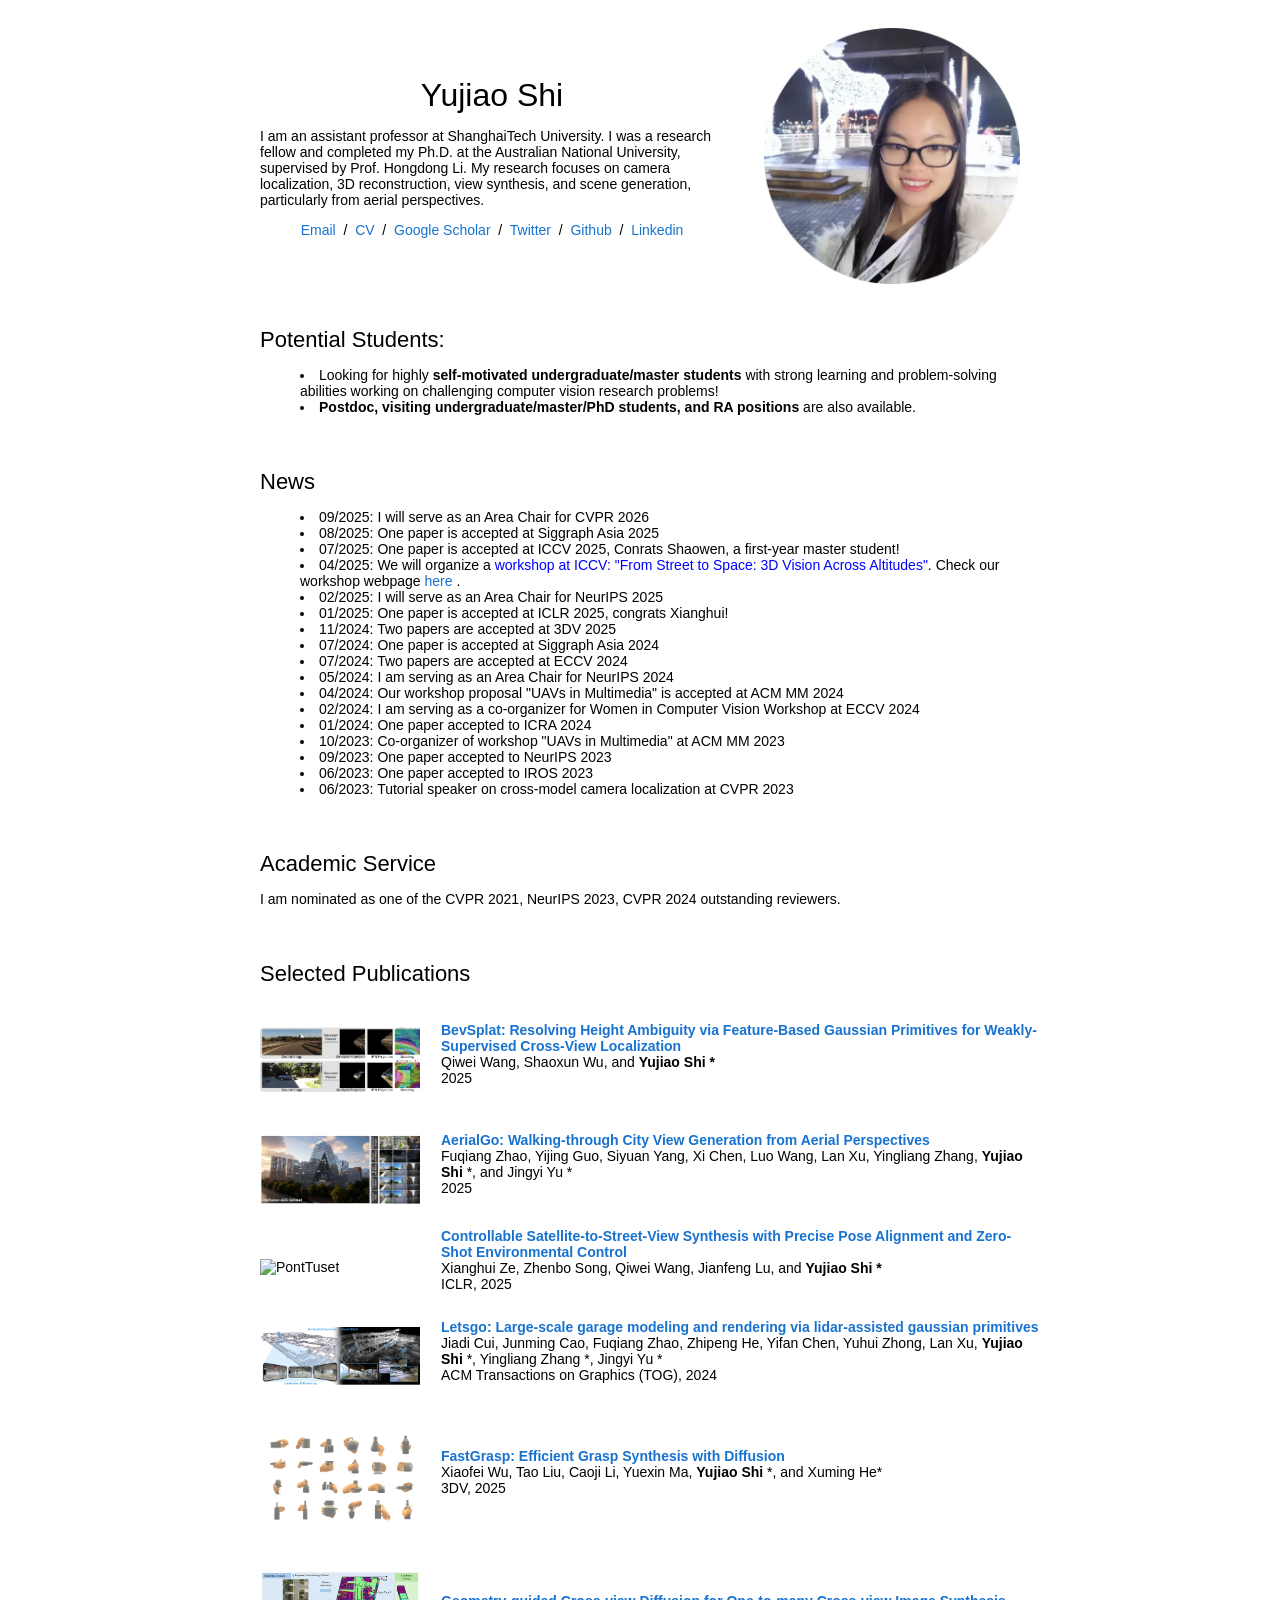
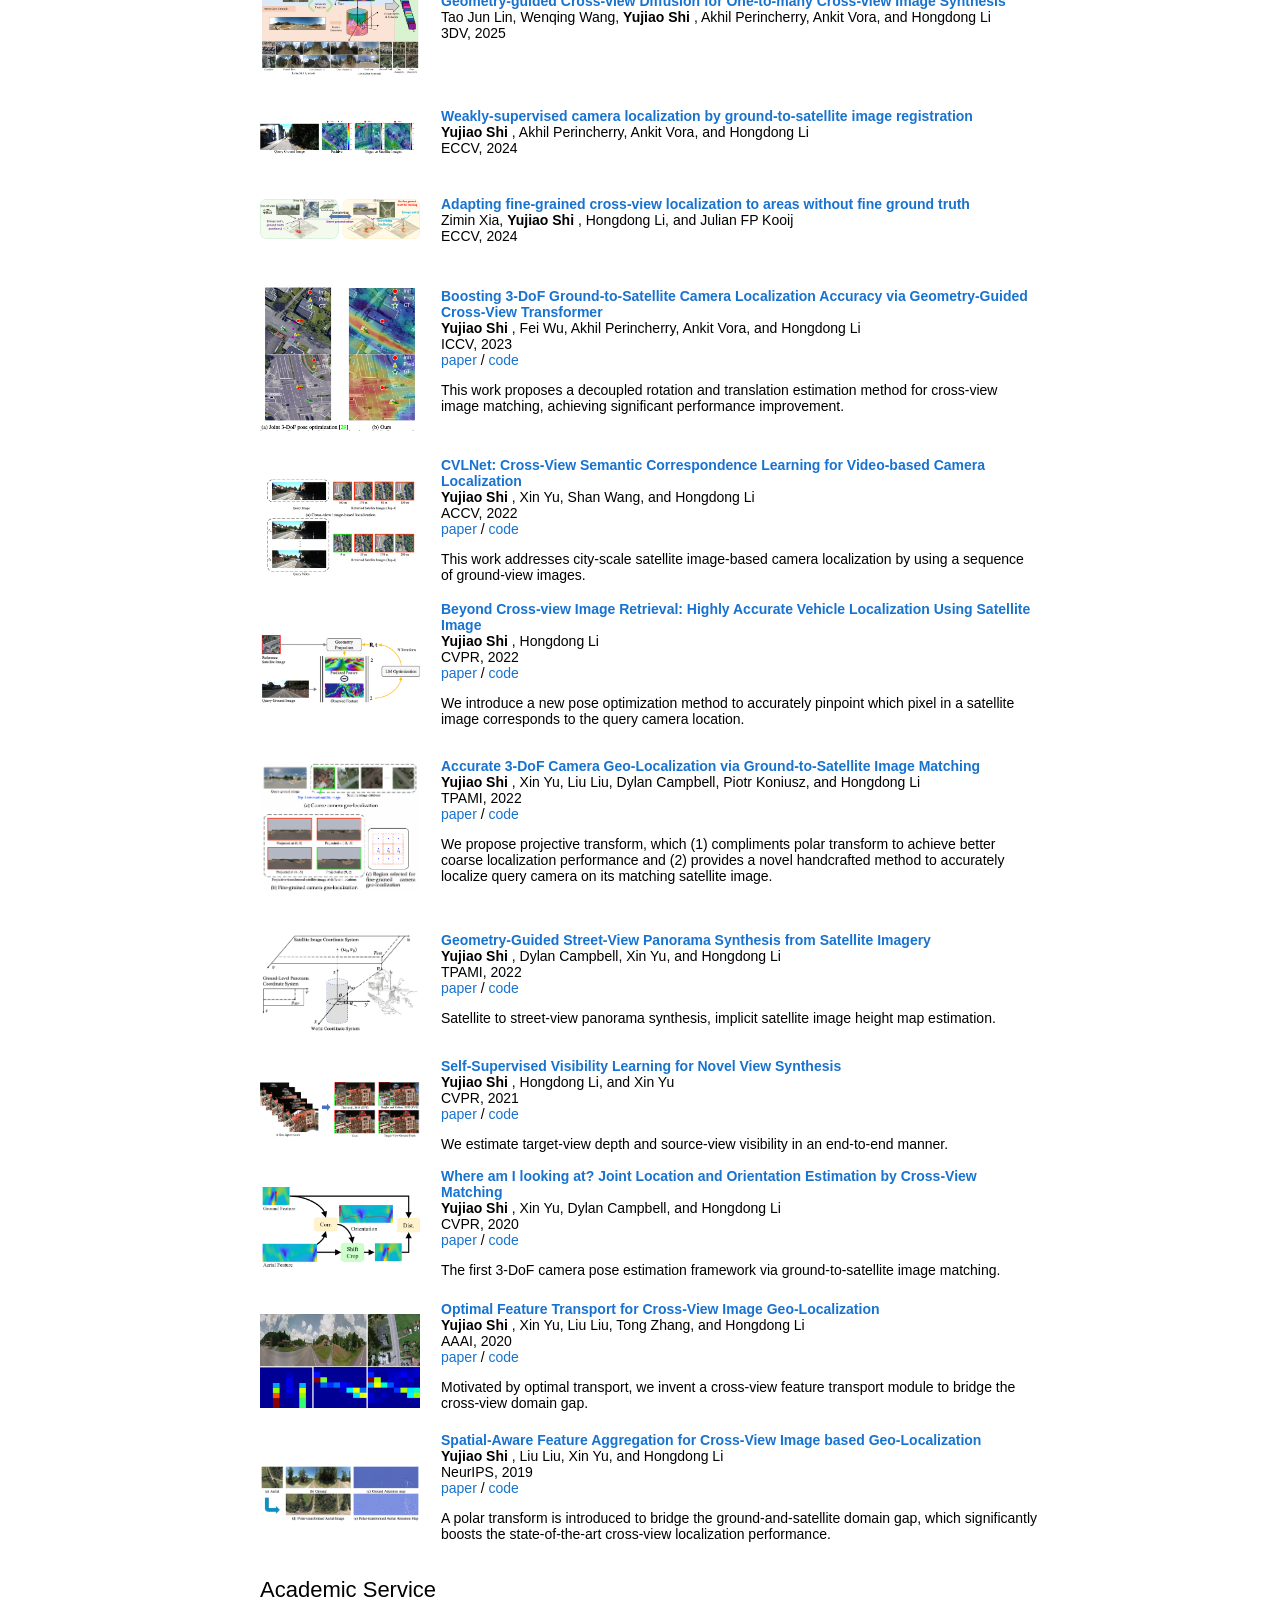
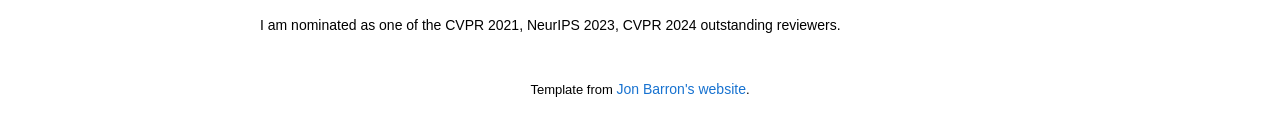
==== commit 87926274: "Update index.html" ====
--- a/index.html
+++ b/index.html
@@ -65,6 +65,7 @@
               <p>
                 <ul>
             <li style="list-style-position:inside;margin:0;padding:0;text-align:left;">09/2025: I will serve as an Area Chair for CVPR 2026  </li>
+		    <li style="list-style-position:inside;margin:0;padding:0;text-align:left;">08/2025: One paper is accepted at Siggraph Asia 2025  </li>
 		    <li style="list-style-position:inside;margin:0;padding:0;text-align:left;">07/2025: One paper is accepted at ICCV 2025, Conrats Shaowen, a first-year master student! </li>
 		     <li style="list-style-position: inside;margin:0;padding:0;text-align: left;">04/2025: We will organize a <span style=" color: blue;"> workshop at ICCV: "From Street to Space: 3D Vision Across Altitudes"</span>. Check our workshop webpage <a href="https://3d-vast.github.io/"> here </a>.</li>    
 		    <li style="list-style-position:inside;margin:0;padding:0;text-align:left;">02/2025: I will serve as an Area Chair for NeurIPS 2025 </li>
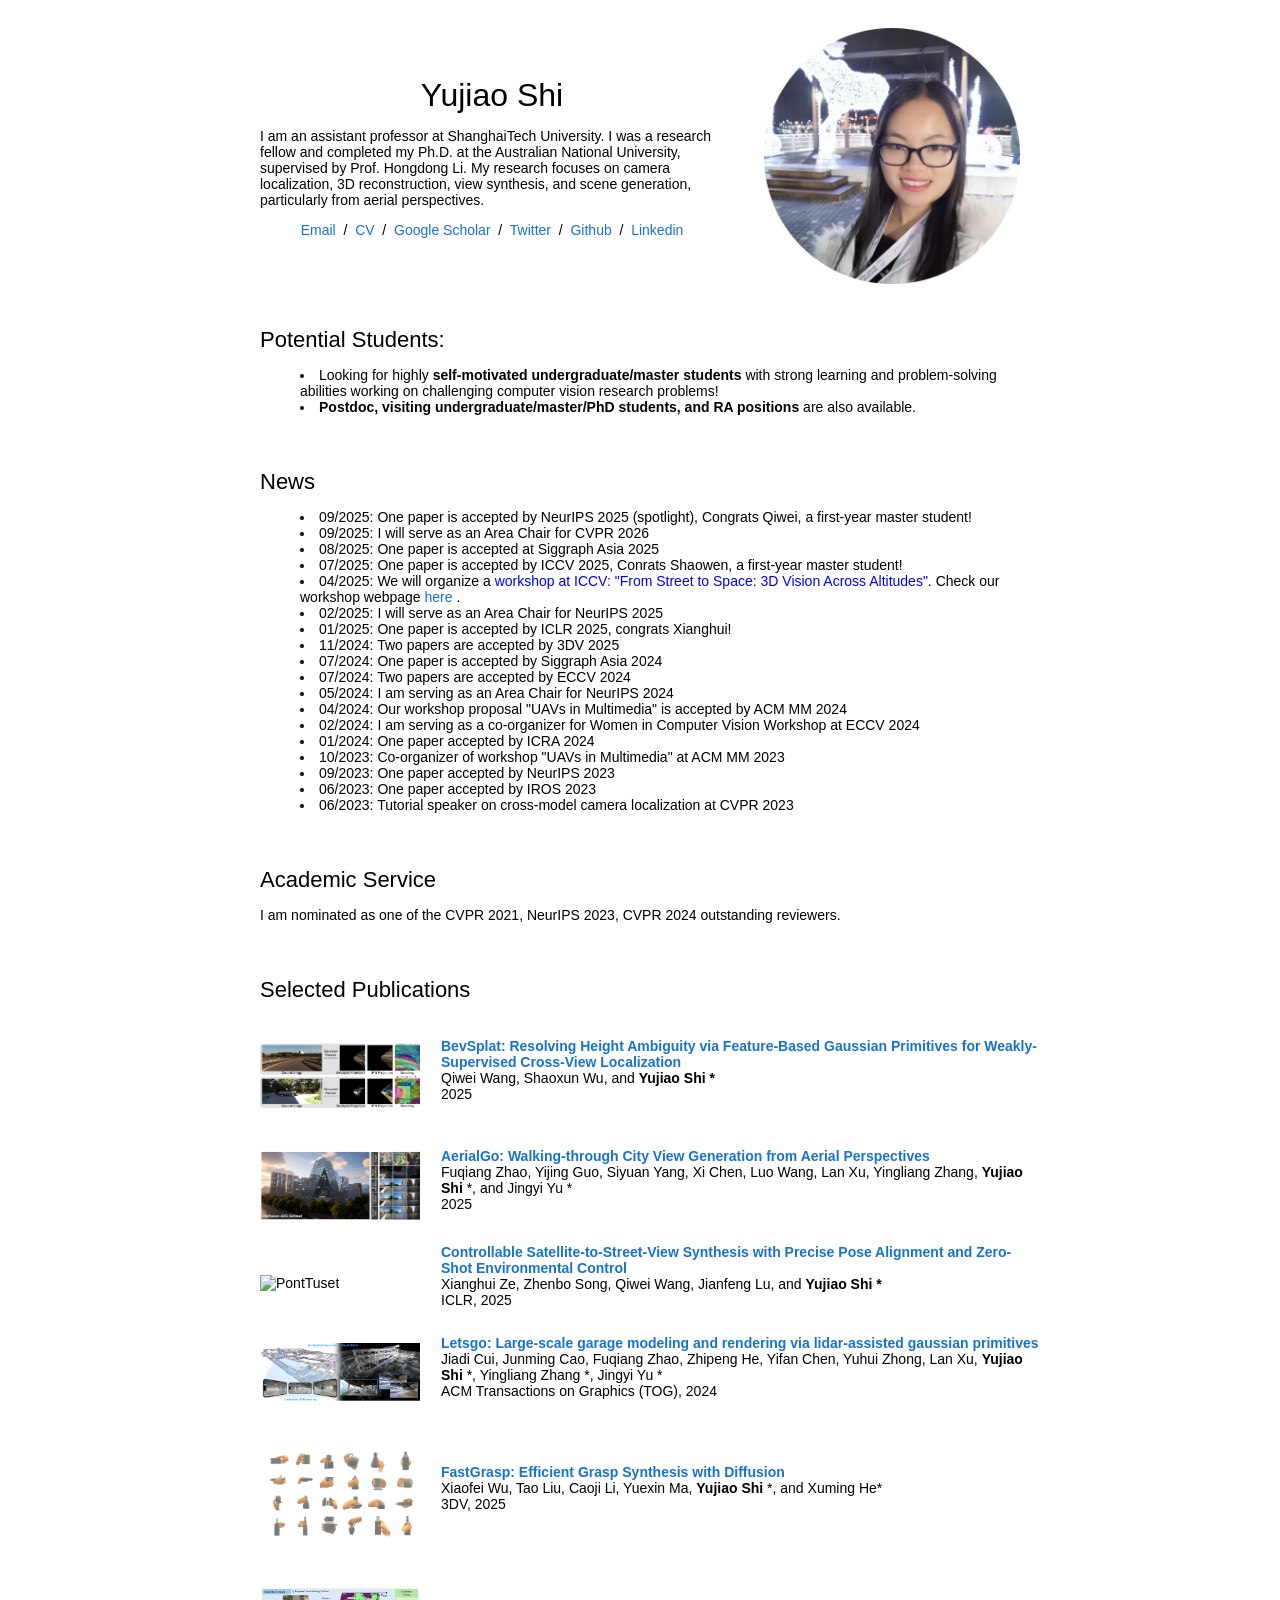
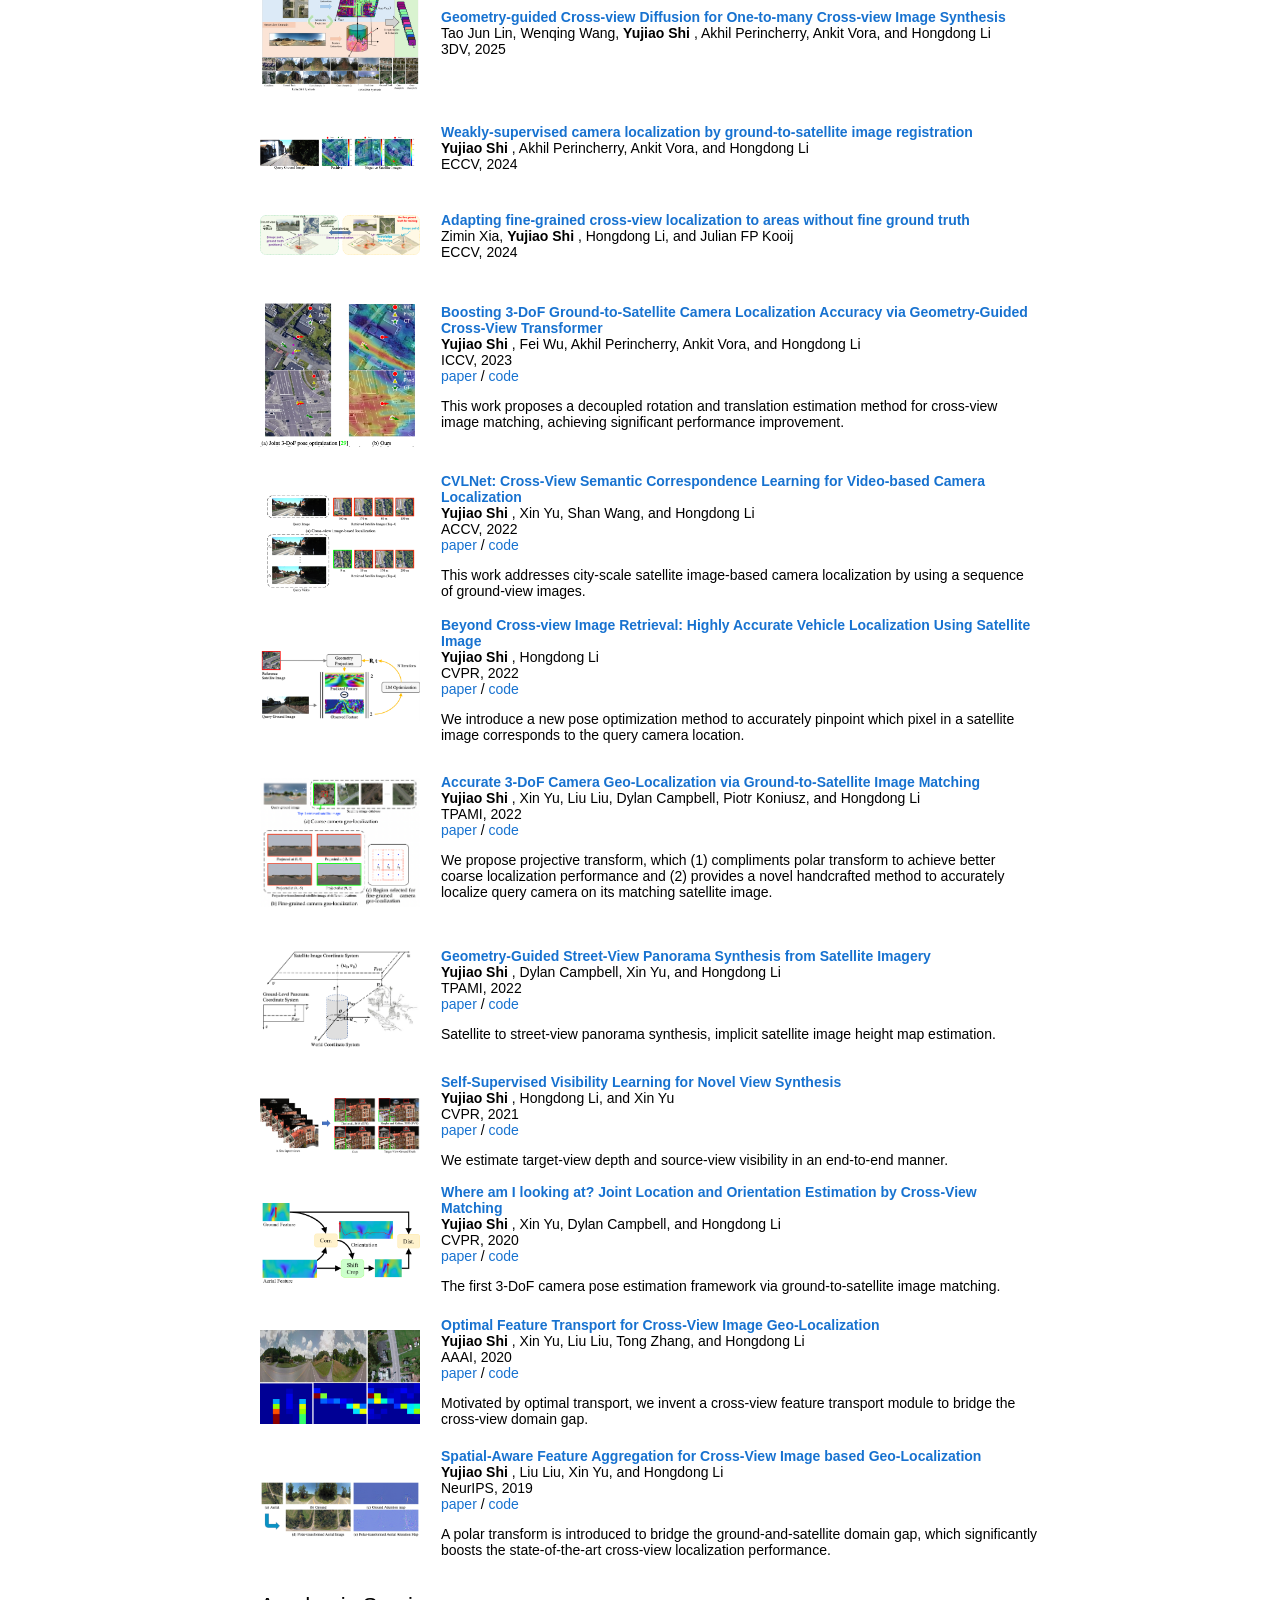
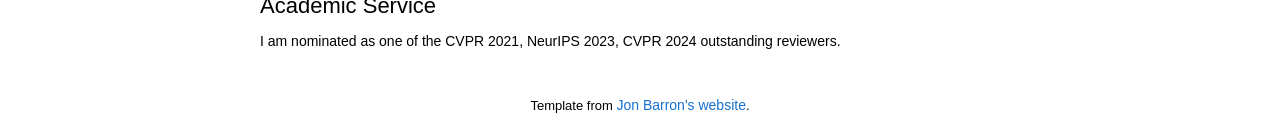
==== commit bfc13c8d: "Update index.html" ====
--- a/index.html
+++ b/index.html
@@ -64,22 +64,23 @@
               <heading>News</heading>
               <p>
                 <ul>
-            <li style="list-style-position:inside;margin:0;padding:0;text-align:left;">09/2025: I will serve as an Area Chair for CVPR 2026  </li>
+            <li style="list-style-position:inside;margin:0;padding:0;text-align:left;">09/2025: One paper is accepted by NeurIPS 2025 (spotlight), Congrats Qiwei, a first-year master student!  </li>
+		    <li style="list-style-position:inside;margin:0;padding:0;text-align:left;">09/2025: I will serve as an Area Chair for CVPR 2026  </li>
 		    <li style="list-style-position:inside;margin:0;padding:0;text-align:left;">08/2025: One paper is accepted at Siggraph Asia 2025  </li>
-		    <li style="list-style-position:inside;margin:0;padding:0;text-align:left;">07/2025: One paper is accepted at ICCV 2025, Conrats Shaowen, a first-year master student! </li>
+		    <li style="list-style-position:inside;margin:0;padding:0;text-align:left;">07/2025: One paper is accepted by ICCV 2025, Conrats Shaowen, a first-year master student! </li>
 		     <li style="list-style-position: inside;margin:0;padding:0;text-align: left;">04/2025: We will organize a <span style=" color: blue;"> workshop at ICCV: "From Street to Space: 3D Vision Across Altitudes"</span>. Check our workshop webpage <a href="https://3d-vast.github.io/"> here </a>.</li>    
 		    <li style="list-style-position:inside;margin:0;padding:0;text-align:left;">02/2025: I will serve as an Area Chair for NeurIPS 2025 </li>
-		    <li style="list-style-position:inside;margin:0;padding:0;text-align:left;">01/2025: One paper is accepted at ICLR 2025, congrats Xianghui! </li>
-		    <li style="list-style-position:inside;margin:0;padding:0;text-align:left;">11/2024: Two papers are accepted at 3DV 2025 </li>
-		    <li style="list-style-position:inside;margin:0;padding:0;text-align:left;">07/2024: One paper is accepted at Siggraph Asia 2024 </li>
-		    <li style="list-style-position:inside;margin:0;padding:0;text-align:left;">07/2024: Two papers are accepted at ECCV 2024 </li>
+		    <li style="list-style-position:inside;margin:0;padding:0;text-align:left;">01/2025: One paper is accepted by ICLR 2025, congrats Xianghui! </li>
+		    <li style="list-style-position:inside;margin:0;padding:0;text-align:left;">11/2024: Two papers are accepted by 3DV 2025 </li>
+		    <li style="list-style-position:inside;margin:0;padding:0;text-align:left;">07/2024: One paper is accepted by Siggraph Asia 2024 </li>
+		    <li style="list-style-position:inside;margin:0;padding:0;text-align:left;">07/2024: Two papers are accepted by ECCV 2024 </li>
 		    <li style="list-style-position:inside;margin:0;padding:0;text-align:left;">05/2024: I am serving as an Area Chair for NeurIPS 2024 </li>
-		    <li style="list-style-position:inside;margin:0;padding:0;text-align:left;">04/2024: Our workshop proposal "UAVs in Multimedia" is accepted at ACM MM 2024 </li>
+		    <li style="list-style-position:inside;margin:0;padding:0;text-align:left;">04/2024: Our workshop proposal "UAVs in Multimedia" is accepted by ACM MM 2024 </li>
 		    <li style="list-style-position:inside;margin:0;padding:0;text-align:left;">02/2024: I am serving as a co-organizer for Women in Computer Vision Workshop at ECCV 2024 </li>
-		    <li style="list-style-position:inside;margin:0;padding:0;text-align:left;">01/2024: One paper accepted to ICRA 2024 </li>
+		    <li style="list-style-position:inside;margin:0;padding:0;text-align:left;">01/2024: One paper accepted by ICRA 2024 </li>
 		    <li style="list-style-position:inside;margin:0;padding:0;text-align:left;">10/2023: Co-organizer of workshop "UAVs in Multimedia" at ACM MM 2023</li>
-                    <li style="list-style-position:inside;margin:0;padding:0;text-align:left;">09/2023: One paper accepted to NeurIPS 2023 </li>
-		    <li style="list-style-position:inside;margin:0;padding:0;text-align:left;">06/2023: One paper accepted to IROS 2023 </li>
+                    <li style="list-style-position:inside;margin:0;padding:0;text-align:left;">09/2023: One paper accepted by NeurIPS 2023 </li>
+		    <li style="list-style-position:inside;margin:0;padding:0;text-align:left;">06/2023: One paper accepted by IROS 2023 </li>
 		    <li style="list-style-position:inside;margin:0;padding:0;text-align:left;">06/2023: Tutorial speaker on cross-model camera localization at CVPR 2023 </li>
                 </ul>
               </p>
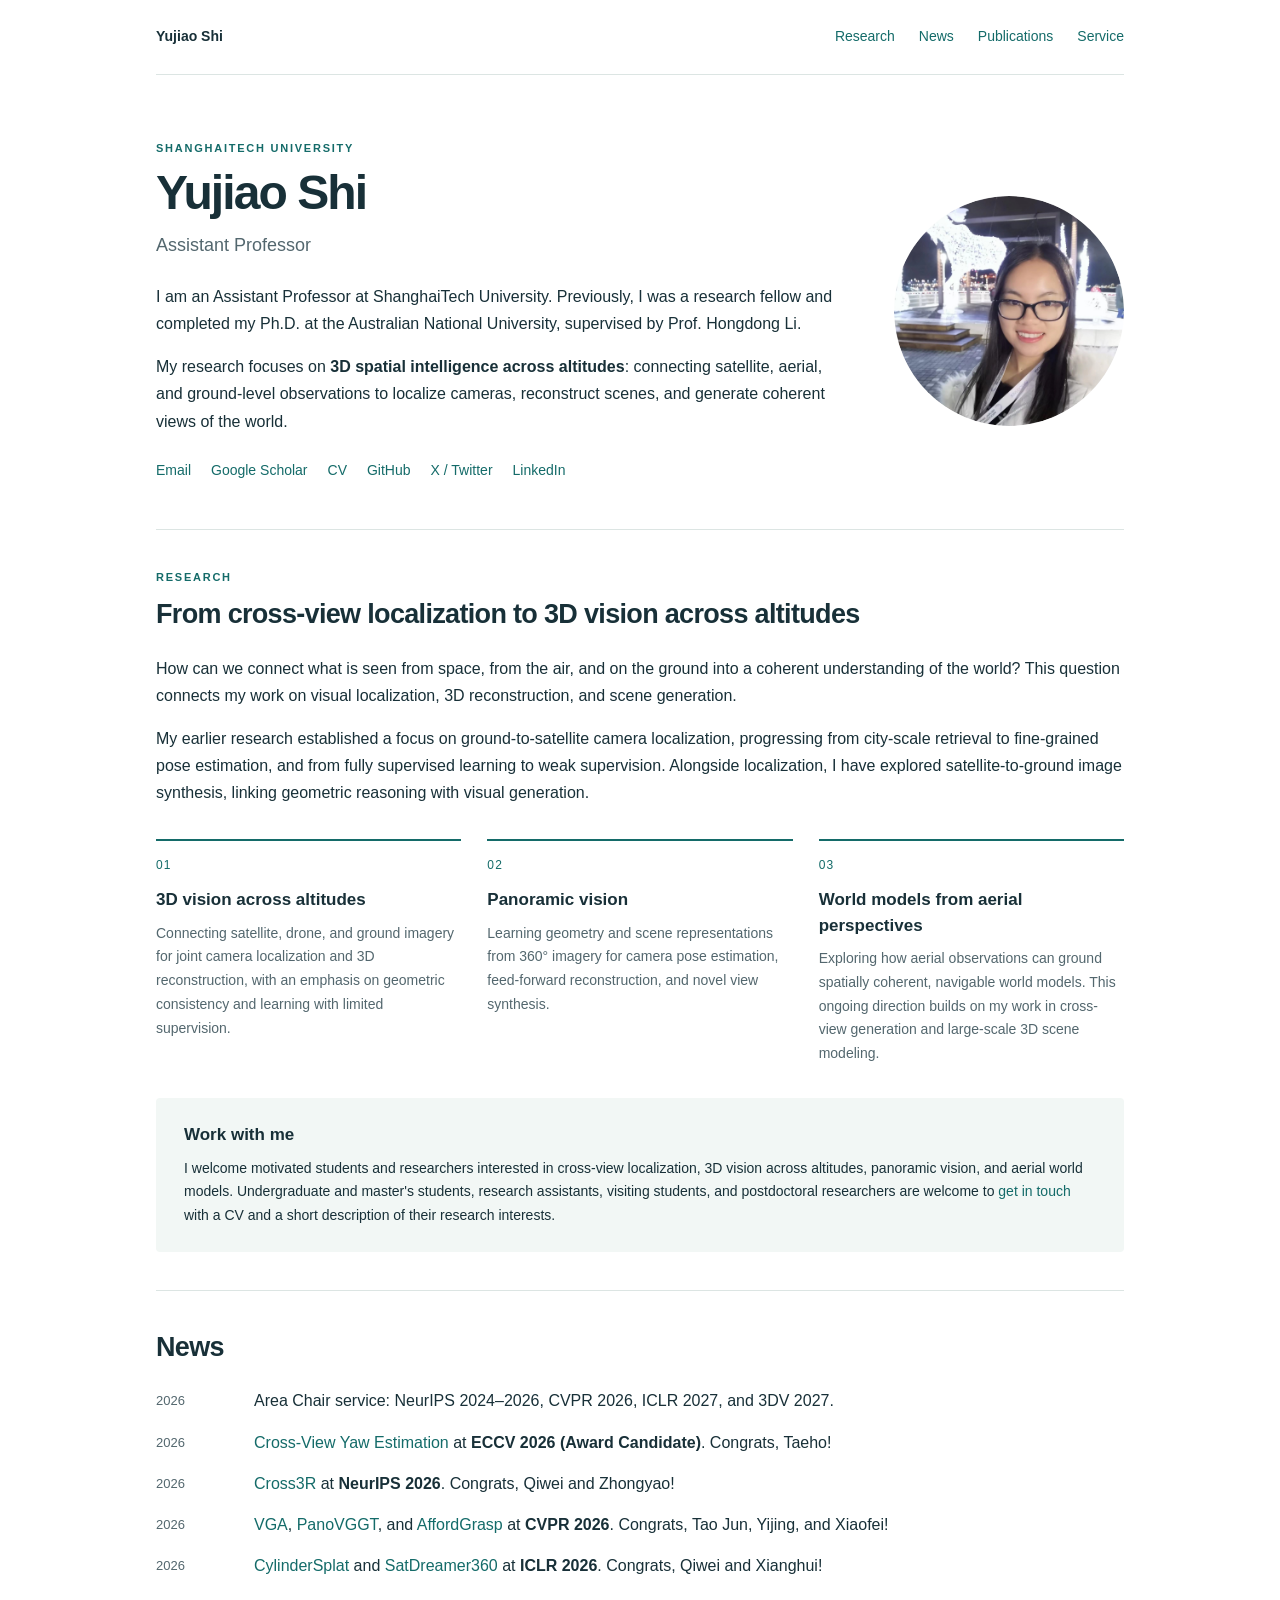
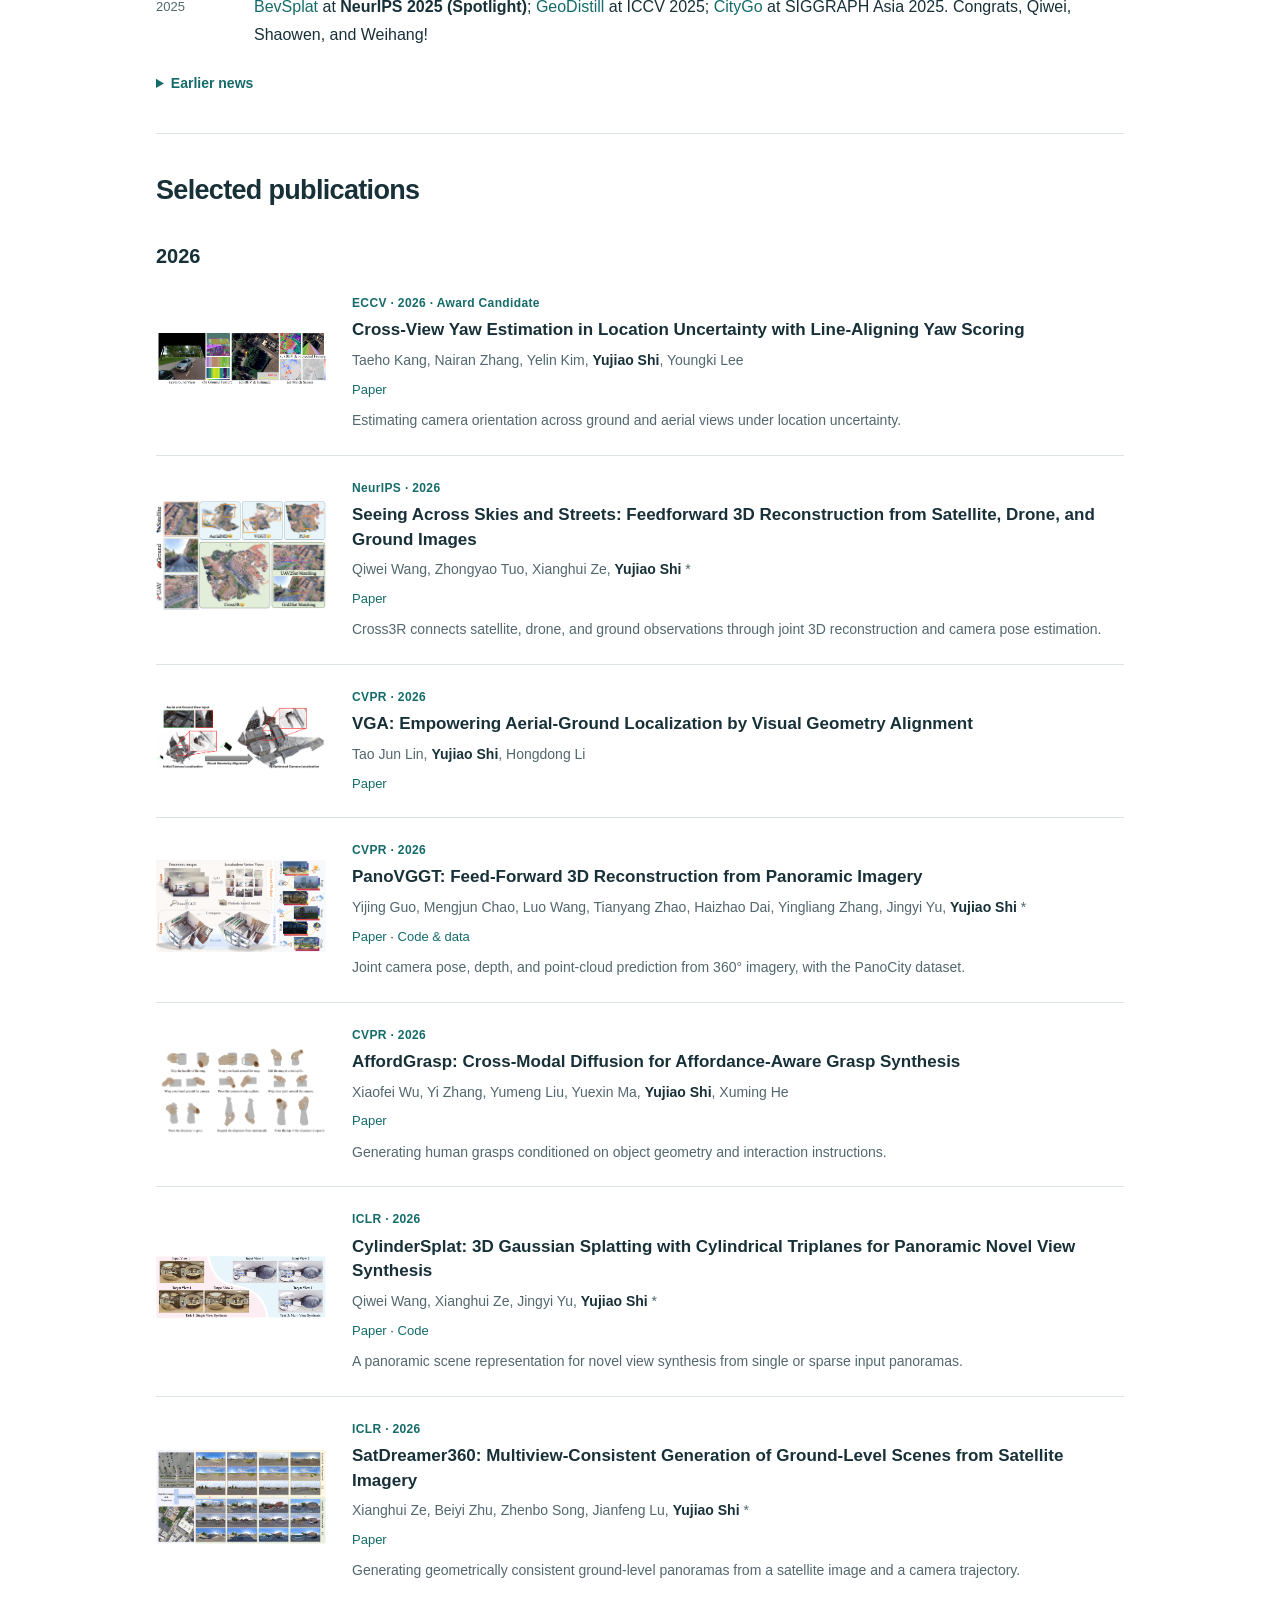
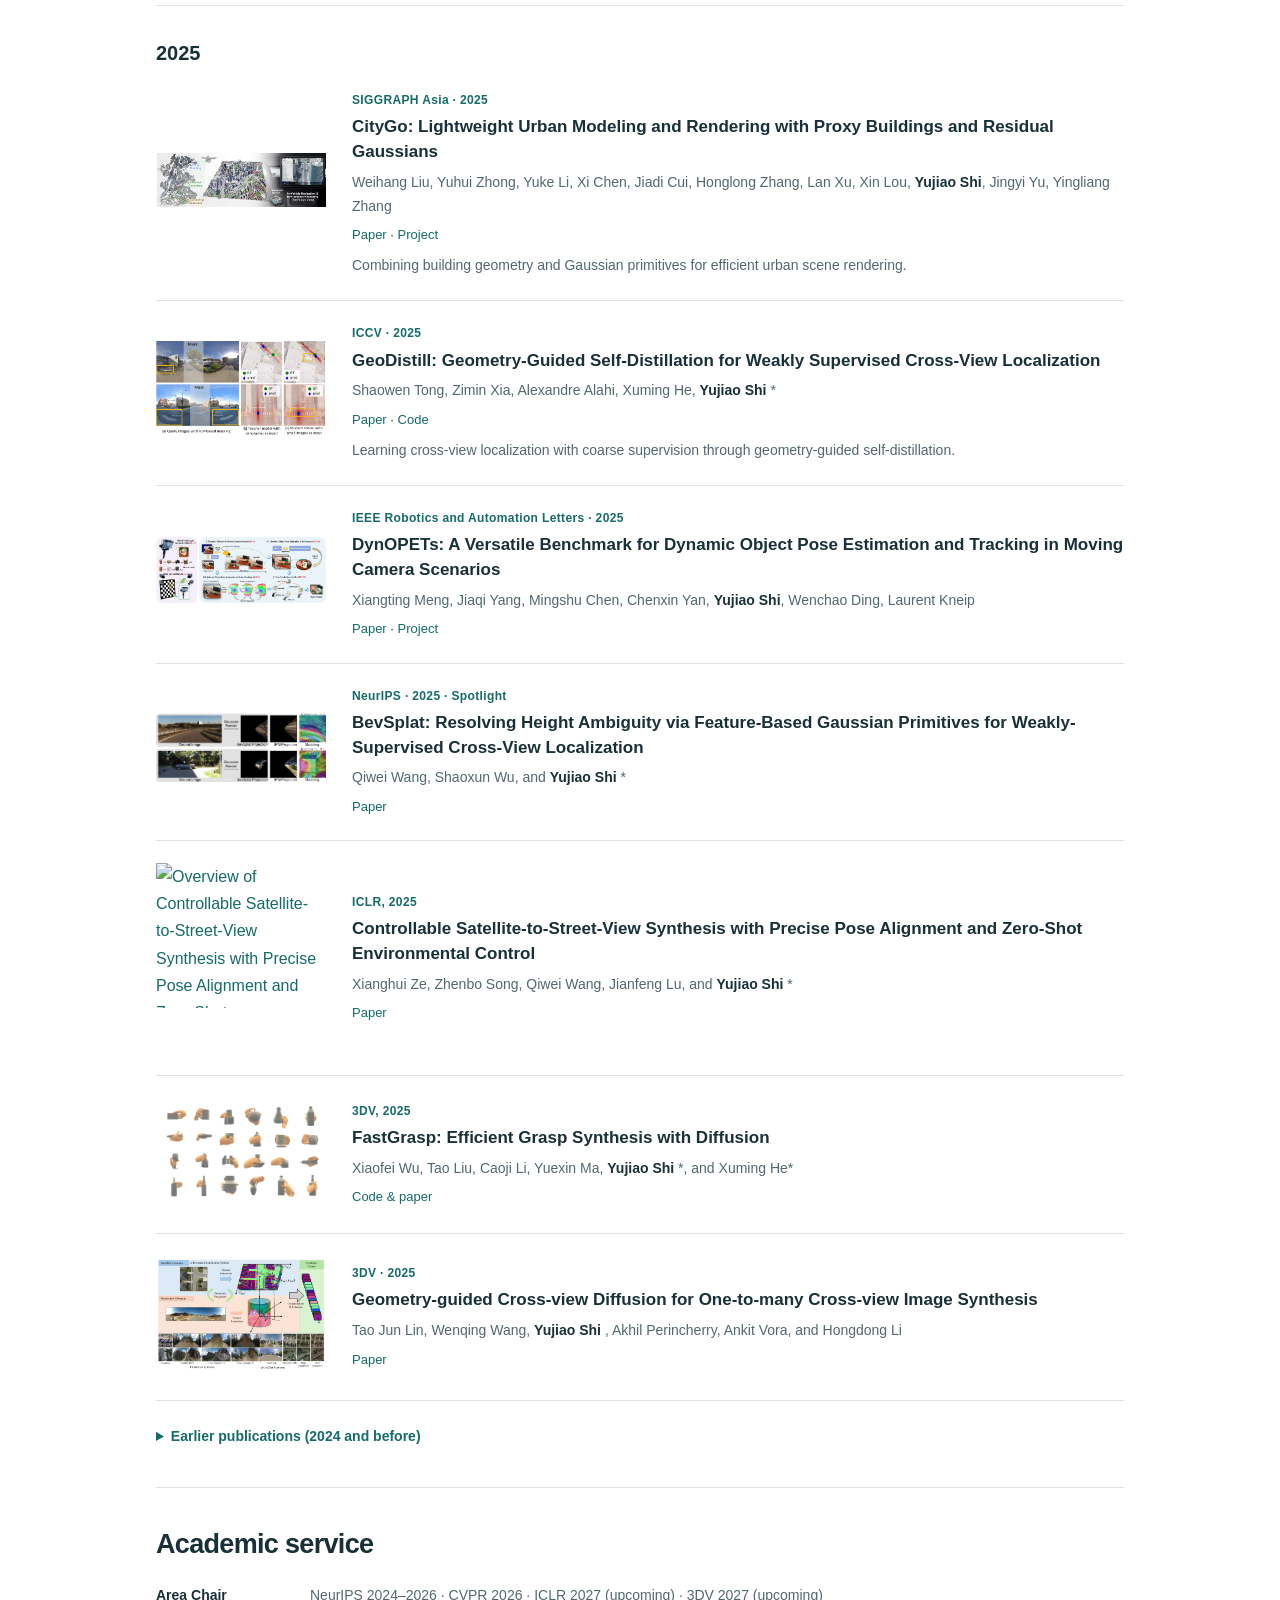
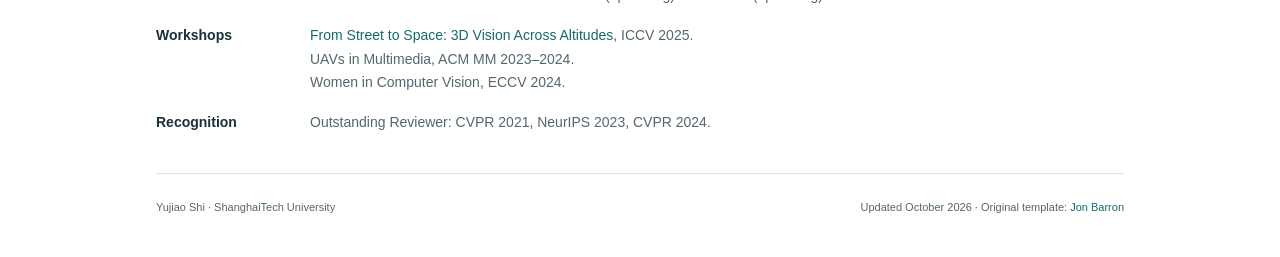
==== commit 73f26209: "Update research, publications, news, and academic service" ====
--- a/index.html
+++ b/index.html
@@ -1,603 +1,97 @@
-<!DOCTYPE HTML>
-<html lang="en"><head><meta http-equiv="Content-Type" content="text/html; charset=UTF-8">
+<!doctype html>
+<html lang="en">
+<head>
+  <meta charset="utf-8">
+  <meta name="viewport" content="width=device-width, initial-scale=1">
+  <title>Yujiao Shi | 3D Vision across Altitudes</title>
+  <meta name="description" content="Yujiao Shi, Assistant Professor at ShanghaiTech University. Research on 3D vision across altitudes, cross-view localization, panoramic vision, and world models from aerial perspectives.">
+  <link rel="stylesheet" href="homepage.css">
+  <link rel="canonical" href="https://yujiaoshi.github.io/">
+</head>
+<body>
+<a class="skip" href="#main">Skip to content</a>
+<div class="page">
+<nav aria-label="Main navigation"><a class="brand" href="#about">Yujiao Shi</a><div><a href="#research">Research</a><a href="#news">News</a><a href="#publications">Publications</a><a href="#service">Service</a></div></nav>
+<main id="main">
+<header id="about" class="intro">
+  <div><p class="eyebrow">ShanghaiTech University</p><h1>Yujiao Shi</h1><p class="role">Assistant Professor</p>
+  <p>I am an Assistant Professor at ShanghaiTech University. Previously, I was a research fellow and completed my Ph.D. at the Australian National University, supervised by Prof. Hongdong Li.</p>
+  <p>My research focuses on <strong>3D spatial intelligence across altitudes</strong>: connecting satellite, aerial, and ground-level observations to localize cameras, reconstruct scenes, and generate coherent views of the world.</p>
+  <div class="contact"><a href="mailto:shiyj2@shanghaitech.edu.cn">Email</a><a href="https://scholar.google.com/citations?user=rVsRpZEAAAAJ&amp;hl=en">Google Scholar</a><a href="data/CV_YujiaoShi.pdf">CV</a><a href="https://github.com/yujiaoshi">GitHub</a><a href="https://twitter.com/YujiaoShi">X / Twitter</a><a href="https://www.linkedin.com/in/yujiao-shi-053a12198">LinkedIn</a></div>
+  </div><img class="portrait" src="images/YujiaoShiCircle.jpg" alt="Yujiao Shi" width="230" height="230">
+</header>
+<section id="research">
+<p class="eyebrow">Research</p><h2>From cross-view localization to 3D vision across altitudes</h2>
+<p>How can we connect what is seen from space, from the air, and on the ground into a coherent understanding of the world? This question connects my work on visual localization, 3D reconstruction, and scene generation.</p>
+<p>My earlier research established a focus on ground-to-satellite camera localization, progressing from city-scale retrieval to fine-grained pose estimation, and from fully supervised learning to weak supervision. Alongside localization, I have explored satellite-to-ground image synthesis, linking geometric reasoning with visual generation.</p>
+<div class="directions">
+<article><span class="number">01</span><h3>3D vision across altitudes</h3><p>Connecting satellite, drone, and ground imagery for joint camera localization and 3D reconstruction, with an emphasis on geometric consistency and learning with limited supervision.</p></article>
 
-  <title>Yujiao Shi</title>
-  
-  <meta name="author" content="Yujiao Shi">
-  <meta name="viewport" content="width=device-width, initial-scale=1">
-  
-  <link rel="stylesheet" type="text/css" href="stylesheet.css">
-	<link rel="icon" href="data:image/svg+xml,<svg xmlns=%22http://www.w3.org/2000/svg%22 viewBox=%220 0 100 100%22><text y=%22.9em%22 font-size=%2290%22>🌐</text></svg>">
-</head>
+<article><span class="number">02</span><h3>Panoramic vision</h3><p>Learning geometry and scene representations from 360° imagery for camera pose estimation, feed-forward reconstruction, and novel view synthesis.</p></article>
 
-<body>
-  <table style="width:100%;max-width:800px;border:0px;border-spacing:0px;border-collapse:separate;margin-right:auto;margin-left:auto;"><tbody>
-    <tr style="padding:0px">
-      <td style="padding:0px">
-        <table style="width:100%;border:0px;border-spacing:0px;border-collapse:separate;margin-right:auto;margin-left:auto;"><tbody>
-          <tr style="padding:0px">
-            <td style="padding:2.5%;width:63%;vertical-align:middle">
-              <p style="text-align:center">
-                <name>Yujiao Shi</name>
-              </p>
-              <p>
-		      I am an assistant professor at ShanghaiTech University. I was a research fellow and completed my Ph.D. at the Australian National University, supervised by Prof. Hongdong Li. My research focuses on camera localization, 3D reconstruction, view synthesis, and scene generation, particularly from aerial perspectives.
-<!-- 		      I am an Assistant Professor at ShanghaiTech University. Previously, I was a Postdoc and PhD student at <a href="https://www.anu.edu.au">Australian National University (ANU)</a>, supervised by <a href="http://users.cecs.anu.edu.au/~hongdong/">Prof. Hongdong Li</a>. My research topics include satellite image-based localization, cross-view synthesis, 3D reconstruction. -->
-              </p>
-<!--               <p>I was a research intern at Meta Reality Lab Research (RLR) from Jan 2022 to Jun 2022, working with Dr. Ziyun Li on burst image super-resolution and on-sensor computing. I also did an internship at Tencent XR Lab from Jul to Oct 2022. 
-              </p> -->
-              <p style="text-align:center">
-                <a href="mailto:shiyj2@shanghaitech.edu.cn">Email</a> &nbsp/&nbsp
-                <a href="data/CV_YujiaoShi.pdf">CV</a> &nbsp/&nbsp
-                <a href="https://scholar.google.com/citations?hl=en&user=rVsRpZEAAAAJ&view_op=list_works&gmla=AJsN-F4i4kUg3TtyNRZTp39tnZS_1sJkviqHJbsrWQWvrjV6qxJzqssItls0txWgYlEdtuQ5FIl6PVjvG-y4uGO8Xn1Kn1gx8m-eJgOdamz8EAHBED_eOvI">Google Scholar</a> &nbsp/&nbsp
-                <a href="https://twitter.com/YujiaoShi">Twitter</a> &nbsp/&nbsp
-                <a href="https://github.com/yujiaoshi">Github</a> &nbsp/&nbsp
-                <a href="https://www.linkedin.com/in/yujiao-shi-053a12198">Linkedin</a>
-              </p>
-            </td>
-            <td style="padding:2.5%;width:40%;max-width:40%">
-              <a href="images/Yujiao%20Shi.jpg"><img style="width:100%;max-width:100%" alt="profile photo" src="images/YujiaoShiCircle.jpg" class="hoverZoomLink"></a>
-            </td>
-          </tr>
-        </tbody></table>
+<article><span class="number">03</span><h3>World models from aerial perspectives</h3><p>Exploring how aerial observations can ground spatially coherent, navigable world models. This ongoing direction builds on my work in cross-view generation and large-scale 3D scene modeling.</p></article>
 
+</div>
+<aside class="join"><h3>Work with me</h3><p>I welcome motivated students and researchers interested in cross-view localization, 3D vision across altitudes, panoramic vision, and aerial world models. Undergraduate and master's students, research assistants, visiting students, and postdoctoral researchers are welcome to <a href="mailto:shiyj2@shanghaitech.edu.cn">get in touch</a> with a CV and a short description of their research interests.</p></aside>
+</section>
+<section id="news"><h2>News</h2><ul class="news">
+<li><time>2026</time><span>Area Chair service: NeurIPS 2024–2026, CVPR 2026, ICLR 2027, and 3DV 2027.</span></li>
+<li><time>2026</time><span><a href="https://arxiv.org/abs/2606.22094">Cross-View Yaw Estimation</a> at <strong>ECCV 2026 (Award Candidate)</strong>. Congrats, Taeho!</span></li>
+<li><time>2026</time><span><a href="https://arxiv.org/abs/2605.07978">Cross3R</a> at <strong>NeurIPS 2026</strong>. Congrats, Qiwei and Zhongyao!</span></li>
+<li><time>2026</time><span><a href="https://openaccess.thecvf.com/content/CVPR2026/html/Lin_VGA_Empowering_Aerial-Ground_Localization_by_Visual_Geometry_Alignment_CVPR_2026_paper.html">VGA</a>, <a href="https://arxiv.org/abs/2603.17571">PanoVGGT</a>, and <a href="https://arxiv.org/abs/2603.08021">AffordGrasp</a> at <strong>CVPR 2026</strong>. Congrats, Tao Jun, Yijing, and Xiaofei!</span></li>
+<li><time>2026</time><span><a href="https://openreview.net/pdf?id=lEzkct87Uy">CylinderSplat</a> and <a href="https://openreview.net/pdf?id=wmQoigkqUt">SatDreamer360</a> at <strong>ICLR 2026</strong>. Congrats, Qiwei and Xianghui!</span></li>
+<li><time>2025</time><span><a href="https://proceedings.neurips.cc/paper_files/paper/2025/hash/e5ba3d6d93213db6b1d1931c6517fe1a-Abstract-Conference.html">BevSplat</a> at <strong>NeurIPS 2025 (Spotlight)</strong>; <a href="https://github.com/tongshw/GeoDistill">GeoDistill</a> at ICCV 2025; <a href="https://citygo-weihang.github.io/page/">CityGo</a> at SIGGRAPH Asia 2025. Congrats, Qiwei, Shaowen, and Weihang!</span></li>
+</ul>
+<details class="archive"><summary>Earlier news</summary><ul>
+            <li>09/2025: One paper is accepted by NeurIPS 2025 (spotlight), Congratulations Qiwei, a first-year master student!  </li>
 
-	<table style="width:100%;border:0px;border-spacing:0px;border-collapse:separate;margin-right:auto;margin-left:auto;"><tbody>
-            <tr>
-            <td style="padding:20px;width:100%;vertical-align:middle">
-              <heading>Potential Students:</heading>
-              <p>
-                <ul>
-                    <li style="list-style-position:inside;margin:0;padding:0;text-align:left;">Looking for highly <strong>self-motivated undergraduate/master students</strong> with strong learning and problem-solving abilities working on challenging computer vision research problems! </li>
-		    <li style="list-style-position:inside;margin:0;padding:0;text-align:left;"><strong>Postdoc, visiting undergraduate/master/PhD students, and RA positions</strong> are also available. </li>
-		   
-                </ul>
-              </p>
-            </td>
-          </tr>
-        </tbody>
-        </table>
+		    <li>08/2025: One paper is accepted at Siggraph Asia 2025  </li>
+		    <li>07/2025: One paper is accepted by ICCV 2025, Congratulations Shaowen, a first-year master student! </li>
+		     <li>04/2025: Our ICCV 2025 workshop: <span>  "From Street to Space: 3D Vision Across Altitudes"</span>. Check our workshop webpage <a href="https://3d-vast.github.io/"> here </a>.</li>
 
-	<table style="width:100%;border:0px;border-spacing:0px;border-collapse:separate;margin-right:auto;margin-left:auto;"><tbody>
-            <tr>
-            <td style="padding:20px;width:100%;vertical-align:middle">
-              <heading>News</heading>
-              <p>
-                <ul>
-            <li style="list-style-position:inside;margin:0;padding:0;text-align:left;">09/2025: One paper is accepted by NeurIPS 2025 (spotlight), Congrats Qiwei, a first-year master student!  </li>
-		    <li style="list-style-position:inside;margin:0;padding:0;text-align:left;">09/2025: I will serve as an Area Chair for CVPR 2026  </li>
-		    <li style="list-style-position:inside;margin:0;padding:0;text-align:left;">08/2025: One paper is accepted at Siggraph Asia 2025  </li>
-		    <li style="list-style-position:inside;margin:0;padding:0;text-align:left;">07/2025: One paper is accepted by ICCV 2025, Conrats Shaowen, a first-year master student! </li>
-		     <li style="list-style-position: inside;margin:0;padding:0;text-align: left;">04/2025: We will organize a <span style=" color: blue;"> workshop at ICCV: "From Street to Space: 3D Vision Across Altitudes"</span>. Check our workshop webpage <a href="https://3d-vast.github.io/"> here </a>.</li>    
-		    <li style="list-style-position:inside;margin:0;padding:0;text-align:left;">02/2025: I will serve as an Area Chair for NeurIPS 2025 </li>
-		    <li style="list-style-position:inside;margin:0;padding:0;text-align:left;">01/2025: One paper is accepted by ICLR 2025, congrats Xianghui! </li>
-		    <li style="list-style-position:inside;margin:0;padding:0;text-align:left;">11/2024: Two papers are accepted by 3DV 2025 </li>
-		    <li style="list-style-position:inside;margin:0;padding:0;text-align:left;">07/2024: One paper is accepted by Siggraph Asia 2024 </li>
-		    <li style="list-style-position:inside;margin:0;padding:0;text-align:left;">07/2024: Two papers are accepted by ECCV 2024 </li>
-		    <li style="list-style-position:inside;margin:0;padding:0;text-align:left;">05/2024: I am serving as an Area Chair for NeurIPS 2024 </li>
-		    <li style="list-style-position:inside;margin:0;padding:0;text-align:left;">04/2024: Our workshop proposal "UAVs in Multimedia" is accepted by ACM MM 2024 </li>
-		    <li style="list-style-position:inside;margin:0;padding:0;text-align:left;">02/2024: I am serving as a co-organizer for Women in Computer Vision Workshop at ECCV 2024 </li>
-		    <li style="list-style-position:inside;margin:0;padding:0;text-align:left;">01/2024: One paper accepted by ICRA 2024 </li>
-		    <li style="list-style-position:inside;margin:0;padding:0;text-align:left;">10/2023: Co-organizer of workshop "UAVs in Multimedia" at ACM MM 2023</li>
-                    <li style="list-style-position:inside;margin:0;padding:0;text-align:left;">09/2023: One paper accepted by NeurIPS 2023 </li>
-		    <li style="list-style-position:inside;margin:0;padding:0;text-align:left;">06/2023: One paper accepted by IROS 2023 </li>
-		    <li style="list-style-position:inside;margin:0;padding:0;text-align:left;">06/2023: Tutorial speaker on cross-model camera localization at CVPR 2023 </li>
-                </ul>
-              </p>
-            </td>
-          </tr>
-        </tbody>
-        </table>
+		    <li>01/2025: One paper is accepted by ICLR 2025, congrats Xianghui! </li>
+		    <li>11/2024: Two papers are accepted by 3DV 2025 </li>
+		    <li>07/2024: One paper is accepted by Siggraph Asia 2024 </li>
+		    <li>07/2024: Two papers are accepted by ECCV 2024 </li>
 
-<!--         <table style="width:100%;border:0px;border-spacing:0px;border-collapse:separate;margin-right:auto;margin-left:auto;"><tbody>
-            <tr>
-            <td style="padding:20px;width:100%;vertical-align:middle">
-              <heading>News</heading>
-              <p>
-                <ul>
-                    <li style="list-style-position:inside;margin:0;padding:0;text-align:left;">07/2022: I start an internship at Tencent</li>
-                    <li style="list-style-position:inside;margin:0;padding:0;text-align:left;">06/2022: One paper accepted to TPAMI 2022 </li>
-                    <li style="list-style-position:inside;margin:0;padding:0;text-align:left;">03/2022: One paper accepted to CVPR 2022</li>
-                    <li style="list-style-position:inside;margin:0;padding:0;text-align:left;">01/2022: I start an internship at Meta Reality Lab Research</li>
-                    <li style="list-style-position:inside;margin:0;padding:0;text-align:left;">12/2021: One paper accepted to TPAMI 2022</li>
-		    <li style="list-style-position:inside;margin:0;padding:0;text-align:left;">06/2021: I am nominated as one of the CVPR 2021 outstanding reviewer</li>
-                    <li style="list-style-position:inside;margin:0;padding:0;text-align:left;">03/2021: One paper accepted to CVPR 2021</li>
-                    <li style="list-style-position:inside;margin:0;padding:0;text-align:left;">03/2020: One paper accepted to CVPR 2020</li>
-                    <li style="list-style-position:inside;margin:0;padding:0;text-align:left;">11/2019: One paper accepted to AAAI 2020</li>
-                    <li style="list-style-position:inside;margin:0;padding:0;text-align:left;">09/2019: One paper accepted to NeurIPS 2019</li>
-
-                </ul>
-              </p>
-            </td>
-          </tr>
-        </tbody>
-        </table> -->
-
-<table width="100%" align="center" border="0" cellspacing="0" cellpadding="20"><tbody>
-          <tr>
-            <td>
-              <heading>Academic Service</heading>
-		<p>
-			I am nominated as one of the CVPR 2021, NeurIPS 2023, CVPR 2024 outstanding reviewers.
-		</p>    
-<!--               <p> Conference Program Committee Member/Reviewer:
-              </p>
-              <p>
-                <ul>
-                    <li style="list-style-position:inside;margin:0;padding:0;text-align:left;">IEEE Conference on Computer Vision and Pattern Recognition (CVPR)</li>
-                    <li style="list-style-position:inside;margin:0;padding:0;text-align:left;">International Conference on Computer Vision (ICCV)</li>
-                    <li style="list-style-position:inside;margin:0;padding:0;text-align:left;">European Conference on Computer Vision (ECCV)</li>
-                    <li style="list-style-position:inside;margin:0;padding:0;text-align:left;">Asian Conference on Computer Vision (ACCV)</li>
-                    <li style="list-style-position:inside;margin:0;padding:0;text-align:left;">Neural Information Processing Systems (NeurIPS)</li>
-		    <li style="list-style-position:inside;margin:0;padding:0;text-align:left;">The International Conference on Learning Representations (ICLR)</li> 
-                    <li style="list-style-position:inside;margin:0;padding:0;text-align:left;">AAAI Conference on Artificial Intelligence (AAAI)</li>
-                    <li style="list-style-position:inside;margin:0;padding:0;text-align:left;">International Joint Conference on Artificial Intelligence (IJCAI)</li>
-                    <li style="list-style-position:inside;margin:0;padding:0;text-align:left;">International Conference on 3D Vision (3DV)</li>
-
-                </ul>
-              </p> -->
-<!--               <p> Journal Reviewer:
-              </p>
-              <p>
-                <ul>
-                    <li style="list-style-position:inside;margin:0;padding:0;text-align:left;">IEEE Transactions on Pattern Analysis and Machine Intelligence (TPAMI)</li>
-                    <li style="list-style-position:inside;margin:0;padding:0;text-align:left;">International Journal of Computer Vision (IJCV)</li>
-                    <li style="list-style-position:inside;margin:0;padding:0;text-align:left;">IEEE Transactions on Image Processing (TIP)</li>
-                    <li style="list-style-position:inside;margin:0;padding:0;text-align:left;">IEEE Transactions on Circuits and Systems for Video Technology (TCSVT)</li>
-                    <li style="list-style-position:inside;margin:0;padding:0;text-align:left;">The IEEE Robotics and Automation Letters (RAL)</li>
-                    <li style="list-style-position:inside;margin:0;padding:0;text-align:left;">IEEE Transactions on Artificial Intelligence</li>
-		    <li style="list-style-position:inside;margin:0;padding:0;text-align:left;">IEEE Transactions on Geoscience and Remote Sensing</li>
-                    <li style="list-style-position:inside;margin:0;padding:0;text-align:left;">ISPRS Journal of Photogrammetry and Remote Sensing</li>
-		    <li style="list-style-position:inside;margin:0;padding:0;text-align:left;">International Journal of Digital Earth</li>
-                    <li style="list-style-position:inside;margin:0;padding:0;text-align:left;">Knowledge-Based Systems</li>
-                    
-                </ul>
-              </p> -->
-            </td>
-          </tr>
-        </tbody></table>
-        <table width="100%" align="center" border="0" cellpadding="20"><tbody>
-        
-
-
-        <table style="width:100%;border:0px;border-spacing:0px;border-collapse:separate;margin-right:auto;margin-left:auto;"><tbody>
-            <tr>
-            <td style="padding:20px;width:100%;vertical-align:middle">
-              <heading>Selected Publications</heading>
-            </td>
-          </tr>
-        </tbody></table>
-        <table style="width:100%;border:0px;border-spacing:0px;border-collapse:separate;margin-right:auto;margin-left:auto;"><tbody>
-
-
-	<tr>
-            <td style="padding:20px;width:25%;vertical-align:middle">
-              <img src="data/BevSplat.png" alt="PontTuset" width="160" style="border-style: none">
-            </td>
-            <td width="75%" valign="middle">
-              <a>
-                <papertitle>BevSplat: Resolving Height Ambiguity via Feature-Based Gaussian Primitives for Weakly-Supervised Cross-View Localization </papertitle>
-              </a>
-              <br>
-              Qiwei Wang, Shaoxun Wu, and <strong>Yujiao Shi * </strong>
-              <br>
-              2025
-              <br>
-<!--               <a href="https://arxiv.org/pdf/2307.08015.pdf"> paper </a>  /
-              <a href="https://github.com/shiyujiao/Boosting3DoFAccuracy"> code </a>
-              <p></p>
-              <p> This work proposes a decoupled rotation and translation estimation method for cross-view image matching, achieving significant performance improvement. 
-              </p> -->
-	      <p></p>
-            </td>
-        </tr>
-
-	<tr>
-            <td style="padding:20px;width:25%;vertical-align:middle">
-              <img src="data/AerialGo.png" alt="PontTuset" width="160" style="border-style: none">
-            </td>
-            <td width="75%" valign="middle">
-              <a>
-                <papertitle>AerialGo: Walking-through City View Generation from Aerial Perspectives </papertitle>
-              </a>
-              <br>
-              Fuqiang Zhao, Yijing Guo, Siyuan Yang, Xi Chen, Luo Wang, Lan Xu, Yingliang Zhang, <strong>Yujiao Shi</strong> *, and Jingyi Yu *
-              <br>
-              2025
-              <br>
-<!--               <a href="https://arxiv.org/pdf/2307.08015.pdf"> paper </a>  /
-              <a href="https://github.com/shiyujiao/Boosting3DoFAccuracy"> code </a>
-              <p></p>
-              <p> This work proposes a decoupled rotation and translation estimation method for cross-view image matching, achieving significant performance improvement. 
-              </p> -->
-	      <p></p>
-            </td>
-        </tr>
-		
-	<tr>
-            <td style="padding:20px;width:25%;vertical-align:middle">
-              <img src="data/ICLR25.png" alt="PontTuset" width="160" style="border-style: none">
-            </td>
-            <td width="75%" valign="middle">
-              <a href="https://arxiv.org/abs/2502.03498">
-                <papertitle>Controllable Satellite-to-Street-View Synthesis with Precise Pose Alignment and Zero-Shot Environmental Control </papertitle>
-              </a>
-              <br>
-              Xianghui Ze, Zhenbo Song, Qiwei Wang, Jianfeng Lu, and <strong>Yujiao Shi * </strong>
-              <br>
-              ICLR, 2025
-              <br>
-<!--               <a href="https://arxiv.org/pdf/2307.08015.pdf"> paper </a>  /
-              <a href="https://github.com/shiyujiao/Boosting3DoFAccuracy"> code </a>
-              <p></p>
-              <p> This work proposes a decoupled rotation and translation estimation method for cross-view image matching, achieving significant performance improvement. 
-              </p> -->
-	      <p></p>
-            </td>
-        </tr>
-
-
-	<tr>
-            <td style="padding:20px;width:25%;vertical-align:middle">
-              <img src="data/LetsGo.jpg" alt="PontTuset" width="160" style="border-style: none">
-            </td>
-            <td width="75%" valign="middle">
-              <a href="https://arxiv.org/abs/2502.03498">
-                <papertitle>Letsgo: Large-scale garage modeling and rendering via lidar-assisted gaussian primitives </papertitle>
-              </a>
-              <br>
-	      Jiadi Cui, Junming Cao, Fuqiang Zhao, Zhipeng He, Yifan Chen, Yuhui Zhong, Lan Xu, <strong>Yujiao Shi</strong> *, Yingliang Zhang *, Jingyi Yu *
-              <br>
-              ACM Transactions on Graphics (TOG), 2024
-              <br>
-<!--               <a href="https://arxiv.org/pdf/2307.08015.pdf"> paper </a>  /
-              <a href="https://github.com/shiyujiao/Boosting3DoFAccuracy"> code </a>
-              <p></p>
-              <p> This work proposes a decoupled rotation and translation estimation method for cross-view image matching, achieving significant performance improvement. 
-              </p> -->
-	      <p></p>
-            </td>
-		
-        </tr>
-
-	<tr>
-            <td style="padding:20px;width:25%;vertical-align:middle">
-              <img src="data/FastGrasp.jpg" alt="PontTuset" width="160" style="border-style: none">
-            </td>
-            <td width="75%" valign="middle">
-              <a>
-                <papertitle>FastGrasp: Efficient Grasp Synthesis with Diffusion </papertitle>
-              </a>
-              <br>
-	       Xiaofei Wu, Tao Liu, Caoji Li, Yuexin Ma, <strong>Yujiao Shi </strong>*, and Xuming He* 
-              <br>
-              3DV, 2025
-              <br>
-<!--               <a href="https://arxiv.org/pdf/2307.08015.pdf"> paper </a>  /
-              <a href="https://github.com/shiyujiao/Boosting3DoFAccuracy"> code </a>
-              <p></p>
-              <p> This work proposes a decoupled rotation and translation estimation method for cross-view image matching, achieving significant performance improvement. 
-              </p> -->
-	      <p></p>
-            </td>
-        </tr>
-
-	<tr>
-            <td style="padding:20px;width:25%;vertical-align:middle">
-              <img src="data/3DV25.png" alt="PontTuset" width="160" style="border-style: none">
-            </td>
-            <td width="75%" valign="middle">
-              <a>
-                <papertitle>Geometry-guided Cross-view Diffusion for One-to-many Cross-view Image Synthesis </papertitle>
-              </a>
-              <br>
-	       Tao Jun Lin, Wenqing Wang, <strong>Yujiao Shi </strong>, Akhil Perincherry, Ankit Vora, and Hongdong Li
-              <br>
-              3DV, 2025
-              <br>
-<!--               <a href="https://arxiv.org/pdf/2307.08015.pdf"> paper </a>  /
-              <a href="https://github.com/shiyujiao/Boosting3DoFAccuracy"> code </a>
-              <p></p>
-              <p> This work proposes a decoupled rotation and translation estimation method for cross-view image matching, achieving significant performance improvement. 
-              </p> -->
-	      <p></p>
-            </td>
-        </tr>
-
-	<tr>
-            <td style="padding:20px;width:25%;vertical-align:middle">
-              <img src="data/G2SWeakly.png" alt="PontTuset" width="160" style="border-style: none">
-            </td>
-            <td width="75%" valign="middle">
-              <a>
-                <papertitle>Weakly-supervised camera localization by ground-to-satellite image registration </papertitle>
-              </a>
-              <br>
-	       <strong>Yujiao Shi </strong>, Akhil Perincherry, Ankit Vora, and Hongdong Li
-              <br>
-              ECCV, 2024
-              <br>
-<!--               <a href="https://arxiv.org/pdf/2307.08015.pdf"> paper </a>  /
-              <a href="https://github.com/shiyujiao/Boosting3DoFAccuracy"> code </a>
-              <p></p>
-              <p> This work proposes a decoupled rotation and translation estimation method for cross-view image matching, achieving significant performance improvement. 
-              </p> -->
-	      <p></p>
-            </td>
-        </tr>
-
-	<tr>
-            <td style="padding:20px;width:25%;vertical-align:middle">
-              <img src="data/Adapting.png" alt="PontTuset" width="160" style="border-style: none">
-            </td>
-            <td width="75%" valign="middle">
-              <a href="https://arxiv.org/abs/2502.03498">
-                <papertitle>Adapting fine-grained cross-view localization to areas without fine ground truth </papertitle>
-              </a>
-              <br>
-	      Zimin Xia, <strong>Yujiao Shi </strong>, Hongdong Li, and Julian FP Kooij
-              <br>
-              ECCV, 2024
-              <br>
-<!--               <a href="https://arxiv.org/pdf/2307.08015.pdf"> paper </a>  /
-              <a href="https://github.com/shiyujiao/Boosting3DoFAccuracy"> code </a>
-              <p></p>
-              <p> This work proposes a decoupled rotation and translation estimation method for cross-view image matching, achieving significant performance improvement. 
-              </p> -->
-            </td>
-        </tr>
-		
-	<tr>
-            <td style="padding:20px;width:25%;vertical-align:middle">
-              <img src="data/Boosting" alt="PontTuset" width="160" style="border-style: none">
-            </td>
-            <td width="75%" valign="middle">
-              <a href="https://openaccess.thecvf.com/content/ICCV2023/papers/Shi_Boosting_3-DoF_Ground-to-Satellite_Camera_Localization_Accuracy_via_Geometry-Guided_Cross-View_Transformer_ICCV_2023_paper.pdf">
-                <papertitle>Boosting 3-DoF Ground-to-Satellite Camera Localization Accuracy via
-Geometry-Guided Cross-View Transformer </papertitle>
-              </a>
-              <br>
-              <strong>Yujiao Shi </strong>, Fei Wu,  Akhil Perincherry, Ankit Vora, and Hongdong Li
-              <br>
-              ICCV, 2023
-              <br>
-              <a href="https://arxiv.org/pdf/2307.08015.pdf"> paper </a>  /
-              <a href="https://github.com/shiyujiao/Boosting3DoFAccuracy"> code </a>
-              <p></p>
-              <p> This work proposes a decoupled rotation and translation estimation method for cross-view image matching, achieving significant performance improvement. 
-              </p>
-            </td>
-        </tr>
-		
-	<tr>
-            <td style="padding:20px;width:25%;vertical-align:middle">
-              <img src="data/CVLNet" alt="PontTuset" width="160" style="border-style: none">
-            </td>
-            <td width="75%" valign="middle">
-              <a href="https://openaccess.thecvf.com/content/ACCV2022/papers/Shi_CVLNet_Cross-View_Feature_Correspondence_Learning_for_Video-based_Camera_Localization_ACCV_2022_paper.pdf">
-                <papertitle>CVLNet: Cross-View Semantic Correspondence Learning for Video-based Camera Localization </papertitle>
-              </a>
-              <br>
-              <strong>Yujiao Shi </strong>, Xin Yu, Shan Wang, and Hongdong Li
-              <br>
-              ACCV, 2022
-              <br>
-              <a href="https://openaccess.thecvf.com/content/ACCV2022/papers/Shi_CVLNet_Cross-View_Feature_Correspondence_Learning_for_Video-based_Camera_Localization_ACCV_2022_paper.pdf"> paper </a>  /
-              <a href="https://github.com/shiyujiao/CVLNet"> code </a>
-              <p></p>
-              <p> This work addresses city-scale satellite image-based camera localization by using a sequence of ground-view images.
-              </p>
-            </td>
-        </tr>
-
-        <tr>
-            <td style="padding:20px;width:25%;vertical-align:middle">
-              <img src="data/HighlyAccurate.png" alt="PontTuset" width="160" style="border-style: none">
-            </td>
-            <td width="75%" valign="middle">
-              <a href="https://openaccess.thecvf.com/content/CVPR2022/papers/Shi_Beyond_Cross-View_Image_Retrieval_Highly_Accurate_Vehicle_Localization_Using_Satellite_CVPR_2022_paper.pdf">
-                <papertitle>Beyond Cross-view Image Retrieval: Highly Accurate Vehicle Localization Using Satellite Image </papertitle>
-              </a>
-              <br>
-              <strong>Yujiao Shi </strong>, Hongdong Li
-              <br>
-              CVPR, 2022
-              <br>
-              <a href="https://openaccess.thecvf.com/content/CVPR2022/papers/Shi_Beyond_Cross-View_Image_Retrieval_Highly_Accurate_Vehicle_Localization_Using_Satellite_CVPR_2022_paper.pdf"> paper </a>  /
-              <a href="https://github.com/shiyujiao/HighlyAccurate"> code </a>
-              <p></p>
-              <p> We introduce a new pose optimization method to accurately pinpoint which pixel in a satellite image corresponds to the query camera location.
-              </p>
-            </td>
-          </tr>
-
-          <tr>
-            <td style="padding:20px;width:25%;vertical-align:middle">
-              <img src="data/3DOF.png" alt="PontTuset" width="160" style="border-style: none">
-            </td>
-            <td width="75%" valign="middle">
-              <a href="https://arxiv.org/pdf/2203.14148.pdf">
-                <papertitle>Accurate 3-DoF Camera Geo-Localization via Ground-to-Satellite Image Matching </papertitle>
-              </a>
-              <br>
-              <strong>Yujiao Shi </strong>, Xin Yu, Liu Liu, Dylan Campbell, Piotr Koniusz, and Hongdong Li
-              <br>
-              TPAMI, 2022
-              <br>
-              <a href="https://arxiv.org/pdf/2203.14148.pdf"> paper </a>  /
-              <a href="https://github.com/shiyujiao/IBL"> code </a>
-              <p></p>
-              <p> We propose projective transform, which (1) compliments polar transform to achieve better coarse localization performance and (2) provides a novel handcrafted method to accurately localize query camera on its matching satellite image.
-              </p>
-            </td>
-          </tr>
-
-        <tr>
-            <td style="padding:20px;width:25%;vertical-align:middle">
-              <img src="data/Sat2Str.png" alt="PontTuset" width="160" style="border-style: none">
-            </td>
-            <td width="75%" valign="middle">
-              <a href="https://arxiv.org/pdf/2103.01623.pdf">
-                <papertitle>Geometry-Guided Street-View Panorama Synthesis from Satellite Imagery </papertitle>
-              </a>
-              <br>
-              <strong>Yujiao Shi </strong>, Dylan Campbell, Xin Yu, and Hongdong Li
-              <br>
-              TPAMI, 2022
-              <br>
-              <a href="https://arxiv.org/pdf/2103.01623.pdf"> paper </a>  /
-              <a href="https://github.com/shiyujiao/Sat2StrPanoramaSynthesis"> code </a>
-              <p></p>
-              <p> Satellite to street-view panorama synthesis, implicit satellite image height map estimation.
-              </p>
-            </td>
-          </tr>
-
-
-        <tr>
-            <td style="padding:20px;width:25%;vertical-align:middle">
-              <img src="data/SVNVS.png" alt="PontTuset" width="160" style="border-style: none">
-            </td>
-            <td width="75%" valign="middle">
-              <a href="https://openaccess.thecvf.com/content/CVPR2021/papers/Shi_Self-Supervised_Visibility_Learning _for_Novel_View_Synthesis_CVPR_2021_paper.pdf">
-                <papertitle>Self-Supervised Visibility Learning for Novel View Synthesis </papertitle>
-              </a>
-              <br>
-              <strong>Yujiao Shi </strong>, Hongdong Li, and Xin Yu
-              <br>
-              CVPR, 2021
-              <br>
-              <a href="https://openaccess.thecvf.com/content/CVPR2021/papers/Shi_Self-Supervised_Visibility_Learning_for_Novel_View_Synthesis_CVPR_2021_paper.pdf"> paper </a>  /
-              <a href="https://github.com/shiyujiao/SVNVS"> code </a>
-              <p></p>
-              <p> We estimate target-view depth and source-view visibility in an end-to-end manner.
-              </p>
-            </td>
-          </tr>
-
-        <tr>
-            <td style="padding:20px;width:25%;vertical-align:middle">
-              <img src="data/DSM.png" alt="PontTuset" width="160" style="border-style: none">
-            </td>
-            <td width="75%" valign="middle">
-              <a href="https://openaccess.thecvf.com/content_CVPR_2020/papers/Shi_Where_Am_I_Looking_At_Joint_Location_and_Orientation_Estimation_CVPR_2020_paper.pdf">
-                <papertitle>Where am I looking at? Joint Location and Orientation Estimation by Cross-View Matching </papertitle>
-              </a>
-              <br>
-              <strong>Yujiao Shi </strong>, Xin Yu, Dylan Campbell, and Hongdong Li
-              <br>
-              CVPR, 2020
-              <br>
-              <a href="https://openaccess.thecvf.com/content_CVPR_2020/papers/Shi_Where_Am_I_Looking_At_Joint_Location_and_Orientation_Estimation_CVPR_2020_paper.pdf"> paper </a>  /
-              <a href="https://github.com/shiyujiao/cross_view_localization_DSM"> code </a>
-              <p></p>
-              <p> The first 3-DoF camera pose estimation framework via ground-to-satellite image matching.
-              </p>
-            </td>
-          </tr>
-
-        <tr>
-            <td style="padding:20px;width:25%;vertical-align:middle">
-              <img src="data/CVFT.png" alt="PontTuset" width="160" style="border-style: none">
-            </td>
-            <td width="75%" valign="middle">
-              <a href="https://ojs.aaai.org//index.php/AAAI/article/view/6875">
-                <papertitle>Optimal Feature Transport for Cross-View Image Geo-Localization </papertitle>
-              </a>
-              <br>
-              <strong>Yujiao Shi </strong>, Xin Yu, Liu Liu, Tong Zhang, and Hongdong Li
-              <br>
-              AAAI, 2020
-              <br>
-              <a href="https://ojs.aaai.org//index.php/AAAI/article/view/6875"> paper </a>  /
-              <a href="https://github.com/shiyujiao/cross_view_localization_CVFT"> code </a>
-              <p></p>
-              <p> Motivated by optimal transport, we invent a cross-view feature transport module to bridge the cross-view domain gap.
-              </p>
-            </td>
-          </tr>
-
-        <tr>
-            <td style="padding:20px;width:25%;vertical-align:middle">
-              <img src="data/SAFA.png" alt="PontTuset" width="160" style="border-style: none">
-            </td>
-            <td width="75%" valign="middle">
-              <a href="https://proceedings.neurips.cc/paper/2019/file/ba2f0015122a5955f8b3a50240fb91b2-Paper.pdf">
-                <papertitle>Spatial-Aware Feature Aggregation for Cross-View Image based Geo-Localization </papertitle>
-              </a>
-              <br>
-              <strong>Yujiao Shi </strong>, Liu Liu, Xin Yu, and Hongdong Li
-              <br>
-              NeurIPS, 2019
-              <br>
-              <a href="https://proceedings.neurips.cc/paper/2019/file/ba2f0015122a5955f8b3a50240fb91b2-Paper.pdf"> paper </a>  /
-              <a href="https://github.com/shiyujiao/cross_view_localization_SAFA"> code </a>
-              <p></p>
-              <p> A polar transform is introduced to bridge the ground-and-satellite domain gap, which significantly boosts the state-of-the-art cross-view localization performance.
-              </p>
-            </td>
-          </tr>
-
-
-        </tbody></table>
-
-				
-        <table width="100%" align="center" border="0" cellspacing="0" cellpadding="20"><tbody>
-          <tr>
-            <td>
-              <heading>Academic Service</heading>
-		<p>
-			I am nominated as one of the CVPR 2021, NeurIPS 2023, CVPR 2024 outstanding reviewers.
-		</p>    
-<!--               <p> Conference Program Committee Member/Reviewer:
-              </p>
-              <p>
-                <ul>
-                    <li style="list-style-position:inside;margin:0;padding:0;text-align:left;">IEEE Conference on Computer Vision and Pattern Recognition (CVPR)</li>
-                    <li style="list-style-position:inside;margin:0;padding:0;text-align:left;">International Conference on Computer Vision (ICCV)</li>
-                    <li style="list-style-position:inside;margin:0;padding:0;text-align:left;">European Conference on Computer Vision (ECCV)</li>
-                    <li style="list-style-position:inside;margin:0;padding:0;text-align:left;">Asian Conference on Computer Vision (ACCV)</li>
-                    <li style="list-style-position:inside;margin:0;padding:0;text-align:left;">Neural Information Processing Systems (NeurIPS)</li>
-		    <li style="list-style-position:inside;margin:0;padding:0;text-align:left;">The International Conference on Learning Representations (ICLR)</li> 
-                    <li style="list-style-position:inside;margin:0;padding:0;text-align:left;">AAAI Conference on Artificial Intelligence (AAAI)</li>
-                    <li style="list-style-position:inside;margin:0;padding:0;text-align:left;">International Joint Conference on Artificial Intelligence (IJCAI)</li>
-                    <li style="list-style-position:inside;margin:0;padding:0;text-align:left;">International Conference on 3D Vision (3DV)</li>
-
-                </ul>
-              </p> -->
-<!--               <p> Journal Reviewer:
-              </p>
-              <p>
-                <ul>
-                    <li style="list-style-position:inside;margin:0;padding:0;text-align:left;">IEEE Transactions on Pattern Analysis and Machine Intelligence (TPAMI)</li>
-                    <li style="list-style-position:inside;margin:0;padding:0;text-align:left;">International Journal of Computer Vision (IJCV)</li>
-                    <li style="list-style-position:inside;margin:0;padding:0;text-align:left;">IEEE Transactions on Image Processing (TIP)</li>
-                    <li style="list-style-position:inside;margin:0;padding:0;text-align:left;">IEEE Transactions on Circuits and Systems for Video Technology (TCSVT)</li>
-                    <li style="list-style-position:inside;margin:0;padding:0;text-align:left;">The IEEE Robotics and Automation Letters (RAL)</li>
-                    <li style="list-style-position:inside;margin:0;padding:0;text-align:left;">IEEE Transactions on Artificial Intelligence</li>
-		    <li style="list-style-position:inside;margin:0;padding:0;text-align:left;">IEEE Transactions on Geoscience and Remote Sensing</li>
-                    <li style="list-style-position:inside;margin:0;padding:0;text-align:left;">ISPRS Journal of Photogrammetry and Remote Sensing</li>
-		    <li style="list-style-position:inside;margin:0;padding:0;text-align:left;">International Journal of Digital Earth</li>
-                    <li style="list-style-position:inside;margin:0;padding:0;text-align:left;">Knowledge-Based Systems</li>
-                    
-                </ul>
-              </p> -->
-            </td>
-          </tr>
-        </tbody></table>
-        <table width="100%" align="center" border="0" cellpadding="20"><tbody>
-        
-
-					
-        </tbody></table>
-        <p align="center">
-          <font size="2">
-            Template from <a href="https://github.com/jonbarron/jonbarron_website">Jon Barron's website</a>.
-          </font>
-        </p>
-      </td>
-    </tr>
-  </table>
-</body>
-
-</html>
+		    <li>04/2024: Our workshop proposal "UAVs in Multimedia" is accepted by ACM MM 2024 </li>
+		    <li>02/2024: I am serving as a co-organizer for Women in Computer Vision Workshop at ECCV 2024 </li>
+		    <li>01/2024: One paper accepted by ICRA 2024 </li>
+		    <li>10/2023: Co-organizer of workshop "UAVs in Multimedia" at ACM MM 2023</li>
+                    <li>09/2023: One paper accepted by NeurIPS 2023 </li>
+		    <li>06/2023: One paper accepted by IROS 2023 </li>
+		    <li>06/2023: Tutorial speaker on cross-modal camera localization at CVPR 2023 </li>
+                </ul></details></section><section id="publications"><h2>Selected publications</h2><h3 class="year-heading">2026</h3><article class="paper with-image"><a href="data/LAYS.png" aria-label="View larger figure for Cross-View Yaw Estimation in Location Uncertainty with Line-Aligning Yaw Scoring"><img src="data/LAYS.png" alt="Overview of Cross-View Yaw Estimation in Location Uncertainty with Line-Aligning Yaw Scoring" loading="lazy" width="170"></a><div><p class="venue">ECCV · 2026 · Award Candidate</p><h3>Cross-View Yaw Estimation in Location Uncertainty with Line-Aligning Yaw Scoring</h3><p class="authors">Taeho Kang, Nairan Zhang, Yelin Kim, <strong>Yujiao Shi</strong>, Youngki Lee</p><p class="paper-links"><a href="https://arxiv.org/abs/2606.22094">Paper</a></p><p class="summary">Estimating camera orientation across ground and aerial views under location uncertainty.</p></div></article>
+<article class="paper with-image"><a href="data/Cross3R.png" aria-label="View larger figure for Seeing Across Skies and Streets: Feedforward 3D Reconstruction from Satellite, Drone, and Ground Images"><img src="data/Cross3R.png" alt="Overview of Seeing Across Skies and Streets: Feedforward 3D Reconstruction from Satellite, Drone, and Ground Images" loading="lazy" width="170"></a><div><p class="venue">NeurIPS · 2026</p><h3>Seeing Across Skies and Streets: Feedforward 3D Reconstruction from Satellite, Drone, and Ground Images</h3><p class="authors">Qiwei Wang, Zhongyao Tuo, Xianghui Ze, <strong>Yujiao Shi</strong> *</p><p class="paper-links"><a href="https://arxiv.org/abs/2605.07978">Paper</a></p><p class="summary">Cross3R connects satellite, drone, and ground observations through joint 3D reconstruction and camera pose estimation.</p></div></article>
+<article class="paper with-image"><a href="data/VGA.png" aria-label="View larger figure for VGA: Empowering Aerial-Ground Localization by Visual Geometry Alignment"><img src="data/VGA.png" alt="Overview of VGA: Empowering Aerial-Ground Localization by Visual Geometry Alignment" loading="lazy" width="170"></a><div><p class="venue">CVPR · 2026</p><h3>VGA: Empowering Aerial-Ground Localization by Visual Geometry Alignment</h3><p class="authors">Tao Jun Lin, <strong>Yujiao Shi</strong>, Hongdong Li</p><p class="paper-links"><a href="https://openaccess.thecvf.com/content/CVPR2026/html/Lin_VGA_Empowering_Aerial-Ground_Localization_by_Visual_Geometry_Alignment_CVPR_2026_paper.html">Paper</a></p></div></article>
+<article class="paper with-image"><a href="data/PanoVGGT.png" aria-label="View larger figure for PanoVGGT: Feed-Forward 3D Reconstruction from Panoramic Imagery"><img src="data/PanoVGGT.png" alt="Overview of PanoVGGT: Feed-Forward 3D Reconstruction from Panoramic Imagery" loading="lazy" width="170"></a><div><p class="venue">CVPR · 2026</p><h3>PanoVGGT: Feed-Forward 3D Reconstruction from Panoramic Imagery</h3><p class="authors">Yijing Guo, Mengjun Chao, Luo Wang, Tianyang Zhao, Haizhao Dai, Yingliang Zhang, Jingyi Yu, <strong>Yujiao Shi</strong> *</p><p class="paper-links"><a href="https://arxiv.org/abs/2603.17571">Paper</a> · <a href="https://github.com/YijingGuo-June/PanoVGGT">Code &amp; data</a></p><p class="summary">Joint camera pose, depth, and point-cloud prediction from 360° imagery, with the PanoCity dataset.</p></div></article>
+<article class="paper with-image"><a href="data/AffordGrasp.png" aria-label="View larger figure for AffordGrasp: Cross-Modal Diffusion for Affordance-Aware Grasp Synthesis"><img src="data/AffordGrasp.png" alt="Overview of AffordGrasp: Cross-Modal Diffusion for Affordance-Aware Grasp Synthesis" loading="lazy" width="170"></a><div><p class="venue">CVPR · 2026</p><h3>AffordGrasp: Cross-Modal Diffusion for Affordance-Aware Grasp Synthesis</h3><p class="authors">Xiaofei Wu, Yi Zhang, Yumeng Liu, Yuexin Ma, <strong>Yujiao Shi</strong>, Xuming He</p><p class="paper-links"><a href="https://arxiv.org/abs/2603.08021">Paper</a></p><p class="summary">Generating human grasps conditioned on object geometry and interaction instructions.</p></div></article>
+<article class="paper with-image"><a href="data/CylinderSplat.png" aria-label="View larger figure for CylinderSplat: 3D Gaussian Splatting with Cylindrical Triplanes for Panoramic Novel View Synthesis"><img src="data/CylinderSplat.png" alt="Overview of CylinderSplat: 3D Gaussian Splatting with Cylindrical Triplanes for Panoramic Novel View Synthesis" loading="lazy" width="170"></a><div><p class="venue">ICLR · 2026</p><h3>CylinderSplat: 3D Gaussian Splatting with Cylindrical Triplanes for Panoramic Novel View Synthesis</h3><p class="authors">Qiwei Wang, Xianghui Ze, Jingyi Yu, <strong>Yujiao Shi</strong> *</p><p class="paper-links"><a href="https://openreview.net/pdf?id=lEzkct87Uy">Paper</a> · <a href="https://github.com/wangqww/CylinderSplat">Code</a></p><p class="summary">A panoramic scene representation for novel view synthesis from single or sparse input panoramas.</p></div></article>
+<article class="paper with-image"><a href="data/SatDreamer360.png" aria-label="View larger figure for SatDreamer360: Multiview-Consistent Generation of Ground-Level Scenes from Satellite Imagery"><img src="data/SatDreamer360.png" alt="Overview of SatDreamer360: Multiview-Consistent Generation of Ground-Level Scenes from Satellite Imagery" loading="lazy" width="170"></a><div><p class="venue">ICLR · 2026</p><h3>SatDreamer360: Multiview-Consistent Generation of Ground-Level Scenes from Satellite Imagery</h3><p class="authors">Xianghui Ze, Beiyi Zhu, Zhenbo Song, Jianfeng Lu, <strong>Yujiao Shi</strong> *</p><p class="paper-links"><a href="https://openreview.net/pdf?id=wmQoigkqUt">Paper</a></p><p class="summary">Generating geometrically consistent ground-level panoramas from a satellite image and a camera trajectory.</p></div></article>
+<h3 class="year-heading">2025</h3><article class="paper with-image"><a href="data/CityGo.jpg" aria-label="View larger figure for CityGo: Lightweight Urban Modeling and Rendering with Proxy Buildings and Residual Gaussians"><img src="data/CityGo.jpg" alt="Overview of CityGo: Lightweight Urban Modeling and Rendering with Proxy Buildings and Residual Gaussians" loading="lazy" width="170"></a><div><p class="venue">SIGGRAPH Asia · 2025</p><h3>CityGo: Lightweight Urban Modeling and Rendering with Proxy Buildings and Residual Gaussians</h3><p class="authors">Weihang Liu, Yuhui Zhong, Yuke Li, Xi Chen, Jiadi Cui, Honglong Zhang, Lan Xu, Xin Lou, <strong>Yujiao Shi</strong>, Jingyi Yu, Yingliang Zhang</p><p class="paper-links"><a href="https://arxiv.org/abs/2505.21041">Paper</a> · <a href="https://citygo-weihang.github.io/page/">Project</a></p><p class="summary">Combining building geometry and Gaussian primitives for efficient urban scene rendering.</p></div></article>
+<article class="paper with-image"><a href="data/GeoDistill.png" aria-label="View larger figure for GeoDistill: Geometry-Guided Self-Distillation for Weakly Supervised Cross-View Localization"><img src="data/GeoDistill.png" alt="Overview of GeoDistill: Geometry-Guided Self-Distillation for Weakly Supervised Cross-View Localization" loading="lazy" width="170"></a><div><p class="venue">ICCV · 2025</p><h3>GeoDistill: Geometry-Guided Self-Distillation for Weakly Supervised Cross-View Localization</h3><p class="authors">Shaowen Tong, Zimin Xia, Alexandre Alahi, Xuming He, <strong>Yujiao Shi</strong> *</p><p class="paper-links"><a href="https://openaccess.thecvf.com/content/ICCV2025/html/Tong_GeoDistill_Geometry-Guided_Self-Distillation_for_Weakly_Supervised_Cross-View_Localization_ICCV_2025_paper.html">Paper</a> · <a href="https://github.com/tongshw/GeoDistill">Code</a></p><p class="summary">Learning cross-view localization with coarse supervision through geometry-guided self-distillation.</p></div></article>
+<article class="paper with-image"><a href="data/DynOPETs.png" aria-label="View larger figure for DynOPETs: A Versatile Benchmark for Dynamic Object Pose Estimation and Tracking in Moving Camera Scenarios"><img src="data/DynOPETs.png" alt="Overview of DynOPETs: A Versatile Benchmark for Dynamic Object Pose Estimation and Tracking in Moving Camera Scenarios" loading="lazy" width="170"></a><div><p class="venue">IEEE Robotics and Automation Letters · 2025</p><h3>DynOPETs: A Versatile Benchmark for Dynamic Object Pose Estimation and Tracking in Moving Camera Scenarios</h3><p class="authors">Xiangting Meng, Jiaqi Yang, Mingshu Chen, Chenxin Yan, <strong>Yujiao Shi</strong>, Wenchao Ding, Laurent Kneip</p><p class="paper-links"><a href="https://arxiv.org/abs/2503.19625">Paper</a> · <a href="https://stay332.github.io/DynOPETs/">Project</a></p></div></article>
+<article class="paper with-image"><a href="data/BevSplat.png" aria-label="View larger figure for BevSplat: Resolving Height Ambiguity via Feature-Based Gaussian Primitives for Weakly-Supervised Cross-View Localization"><img src="data/BevSplat.png" alt="Overview of BevSplat: Resolving Height Ambiguity via Feature-Based Gaussian Primitives for Weakly-Supervised Cross-View Localization" loading="lazy" width="170"></a><div><p class="venue">NeurIPS · 2025 · Spotlight</p><h3>BevSplat: Resolving Height Ambiguity via Feature-Based Gaussian Primitives for Weakly-Supervised Cross-View Localization</h3><p class="authors">Qiwei Wang, Shaoxun Wu, and <strong>Yujiao Shi</strong> *</p><p class="paper-links"><a href="https://proceedings.neurips.cc/paper_files/paper/2025/hash/e5ba3d6d93213db6b1d1931c6517fe1a-Abstract-Conference.html">Paper</a></p></div></article>
+<article class="paper with-image"><a href="data/ICLR25.png" aria-label="View larger figure for Controllable Satellite-to-Street-View Synthesis with Precise Pose Alignment and Zero-Shot Environmental Control"><img src="data/ICLR25.png" alt="Overview of Controllable Satellite-to-Street-View Synthesis with Precise Pose Alignment and Zero-Shot Environmental Control" loading="lazy" width="170"></a><div><p class="venue">ICLR, 2025</p><h3>Controllable Satellite-to-Street-View Synthesis with Precise Pose Alignment and Zero-Shot Environmental Control</h3><p class="authors">Xianghui Ze, Zhenbo Song, Qiwei Wang, Jianfeng Lu, and <strong>Yujiao Shi</strong> *</p><p class="paper-links"><a href="https://arxiv.org/abs/2502.03498">Paper</a></p></div></article>
+<article class="paper with-image"><a href="data/FastGrasp.jpg" aria-label="View larger figure for FastGrasp: Efficient Grasp Synthesis with Diffusion"><img src="data/FastGrasp.jpg" alt="Overview of FastGrasp: Efficient Grasp Synthesis with Diffusion" loading="lazy" width="170"></a><div><p class="venue">3DV, 2025</p><h3>FastGrasp: Efficient Grasp Synthesis with Diffusion</h3><p class="authors">Xiaofei Wu, Tao Liu, Caoji Li, Yuexin Ma, <strong>Yujiao Shi</strong> *, and Xuming He*</p><p class="paper-links"><a href="https://github.com/wuxiaofei01/FastGrasp">Code &amp; paper</a></p></div></article>
+<article class="paper with-image"><a href="data/3DV25.png" aria-label="View larger figure for Geometry-guided Cross-view Diffusion for One-to-many Cross-view Image Synthesis"><img src="data/3DV25.png" alt="Overview of Geometry-guided Cross-view Diffusion for One-to-many Cross-view Image Synthesis" loading="lazy" width="170"></a><div><p class="venue">3DV · 2025</p><h3>Geometry-guided Cross-view Diffusion for One-to-many Cross-view Image Synthesis</h3><p class="authors">Tao Jun Lin, Wenqing Wang, <strong>Yujiao Shi</strong> , Akhil Perincherry, Ankit Vora, and Hongdong Li</p><p class="paper-links"><a href="https://arxiv.org/abs/2412.03315">Paper</a></p></div></article>
+<details class="archive"><summary>Earlier publications (2024 and before)</summary><article class="paper with-image"><a href="data/LetsGo.jpg" aria-label="View larger figure for LetsGo: Large-Scale Garage Modeling and Rendering via LiDAR-Assisted Gaussian Primitives"><img src="data/LetsGo.jpg" alt="Overview of LetsGo: Large-Scale Garage Modeling and Rendering via LiDAR-Assisted Gaussian Primitives" loading="lazy" width="170"></a><div><p class="venue">ACM Transactions on Graphics · 2024</p><h3>LetsGo: Large-Scale Garage Modeling and Rendering via LiDAR-Assisted Gaussian Primitives</h3><p class="authors">Jiadi Cui, Junming Cao, Fuqiang Zhao, Zhipeng He, Yifan Chen, Yuhui Zhong, Lan Xu, <strong>Yujiao Shi</strong> *, Yingliang Zhang *, Jingyi Yu *</p><p class="paper-links"><a href="https://arxiv.org/abs/2404.09748">Paper</a></p></div></article>
+<article class="paper with-image"><a href="data/G2SWeakly.png" aria-label="View larger figure for Weakly-supervised camera localization by ground-to-satellite image registration"><img src="data/G2SWeakly.png" alt="Overview of Weakly-supervised camera localization by ground-to-satellite image registration" loading="lazy" width="170"></a><div><p class="venue">ECCV · 2024</p><h3>Weakly-supervised camera localization by ground-to-satellite image registration</h3><p class="authors"><strong>Yujiao Shi</strong>, Hongdong Li, Akhil Perincherry, Ankit Vora</p><p class="paper-links"><a href="https://arxiv.org/abs/2409.06471">Paper</a></p></div></article>
+<article class="paper with-image"><a href="data/Adapting.png" aria-label="View larger figure for Adapting fine-grained cross-view localization to areas without fine ground truth"><img src="data/Adapting.png" alt="Overview of Adapting fine-grained cross-view localization to areas without fine ground truth" loading="lazy" width="170"></a><div><p class="venue">ECCV · 2024</p><h3>Adapting fine-grained cross-view localization to areas without fine ground truth</h3><p class="authors">Zimin Xia, <strong>Yujiao Shi</strong> , Hongdong Li, and Julian FP Kooij</p><p class="paper-links"><a href="https://arxiv.org/abs/2406.00474">Paper</a></p></div></article>
+<article class="paper with-image"><a href="data/Boosting" aria-label="View larger figure for Boosting 3-DoF Ground-to-Satellite Camera Localization Accuracy via Geometry-Guided Cross-View Transformer"><img src="data/Boosting" alt="Overview of Boosting 3-DoF Ground-to-Satellite Camera Localization Accuracy via Geometry-Guided Cross-View Transformer" loading="lazy" width="170"></a><div><p class="venue">ICCV, 2023</p><h3>Boosting 3-DoF Ground-to-Satellite Camera Localization Accuracy via Geometry-Guided Cross-View Transformer</h3><p class="authors"><strong>Yujiao Shi</strong> , Fei Wu, Akhil Perincherry, Ankit Vora, and Hongdong Li</p><p class="paper-links"><a href="https://openaccess.thecvf.com/content/ICCV2023/papers/Shi_Boosting_3-DoF_Ground-to-Satellite_Camera_Localization_Accuracy_via_Geometry-Guided_Cross-View_Transformer_ICCV_2023_paper.pdf">Paper</a> · <a href="https://arxiv.org/pdf/2307.08015.pdf">paper</a> · <a href="https://github.com/shiyujiao/Boosting3DoFAccuracy">code</a></p></div></article>
+<article class="paper with-image"><a href="data/CVLNet" aria-label="View larger figure for CVLNet: Cross-View Feature Correspondence Learning for Video-based Camera Localization"><img src="data/CVLNet" alt="Overview of CVLNet: Cross-View Feature Correspondence Learning for Video-based Camera Localization" loading="lazy" width="170"></a><div><p class="venue">ACCV, 2022</p><h3>CVLNet: Cross-View Feature Correspondence Learning for Video-based Camera Localization</h3><p class="authors"><strong>Yujiao Shi</strong> , Xin Yu, Shan Wang, and Hongdong Li</p><p class="paper-links"><a href="https://openaccess.thecvf.com/content/ACCV2022/papers/Shi_CVLNet_Cross-View_Feature_Correspondence_Learning_for_Video-based_Camera_Localization_ACCV_2022_paper.pdf">Paper</a> · <a href="https://github.com/shiyujiao/CVLNet">code</a></p></div></article>
+<article class="paper with-image"><a href="data/HighlyAccurate.png" aria-label="View larger figure for Beyond Cross-view Image Retrieval: Highly Accurate Vehicle Localization Using Satellite Image"><img src="data/HighlyAccurate.png" alt="Overview of Beyond Cross-view Image Retrieval: Highly Accurate Vehicle Localization Using Satellite Image" loading="lazy" width="170"></a><div><p class="venue">CVPR, 2022</p><h3>Beyond Cross-view Image Retrieval: Highly Accurate Vehicle Localization Using Satellite Image</h3><p class="authors"><strong>Yujiao Shi</strong> , Hongdong Li</p><p class="paper-links"><a href="https://openaccess.thecvf.com/content/CVPR2022/papers/Shi_Beyond_Cross-View_Image_Retrieval_Highly_Accurate_Vehicle_Localization_Using_Satellite_CVPR_2022_paper.pdf">Paper</a> · <a href="https://github.com/shiyujiao/HighlyAccurate">code</a></p></div></article>
+<article class="paper with-image"><a href="data/3DOF.png" aria-label="View larger figure for Accurate 3-DoF Camera Geo-Localization via Ground-to-Satellite Image Matching"><img src="data/3DOF.png" alt="Overview of Accurate 3-DoF Camera Geo-Localization via Ground-to-Satellite Image Matching" loading="lazy" width="170"></a><div><p class="venue">TPAMI, 2022</p><h3>Accurate 3-DoF Camera Geo-Localization via Ground-to-Satellite Image Matching</h3><p class="authors"><strong>Yujiao Shi</strong> , Xin Yu, Liu Liu, Dylan Campbell, Piotr Koniusz, and Hongdong Li</p><p class="paper-links"><a href="https://arxiv.org/pdf/2203.14148.pdf">Paper</a> · <a href="https://github.com/shiyujiao/IBL">code</a></p></div></article>
+<article class="paper with-image"><a href="data/Sat2Str.png" aria-label="View larger figure for Geometry-Guided Street-View Panorama Synthesis from Satellite Imagery"><img src="data/Sat2Str.png" alt="Overview of Geometry-Guided Street-View Panorama Synthesis from Satellite Imagery" loading="lazy" width="170"></a><div><p class="venue">TPAMI, 2022</p><h3>Geometry-Guided Street-View Panorama Synthesis from Satellite Imagery</h3><p class="authors"><strong>Yujiao Shi</strong> , Dylan Campbell, Xin Yu, and Hongdong Li</p><p class="paper-links"><a href="https://arxiv.org/pdf/2103.01623.pdf">Paper</a> · <a href="https://github.com/shiyujiao/Sat2StrPanoramaSynthesis">code</a></p></div></article>
+<article class="paper with-image"><a href="data/SVNVS.png" aria-label="View larger figure for Self-Supervised Visibility Learning for Novel View Synthesis"><img src="data/SVNVS.png" alt="Overview of Self-Supervised Visibility Learning for Novel View Synthesis" loading="lazy" width="170"></a><div><p class="venue">CVPR, 2021</p><h3>Self-Supervised Visibility Learning for Novel View Synthesis</h3><p class="authors"><strong>Yujiao Shi</strong> , Hongdong Li, and Xin Yu</p><p class="paper-links"><a href="https://openaccess.thecvf.com/content/CVPR2021/papers/Shi_Self-Supervised_Visibility_Learning_for_Novel_View_Synthesis_CVPR_2021_paper.pdf">Paper</a> · <a href="https://github.com/shiyujiao/SVNVS">code</a></p></div></article>
+<article class="paper with-image"><a href="data/DSM.png" aria-label="View larger figure for Where am I looking at? Joint Location and Orientation Estimation by Cross-View Matching"><img src="data/DSM.png" alt="Overview of Where am I looking at? Joint Location and Orientation Estimation by Cross-View Matching" loading="lazy" width="170"></a><div><p class="venue">CVPR, 2020</p><h3>Where am I looking at? Joint Location and Orientation Estimation by Cross-View Matching</h3><p class="authors"><strong>Yujiao Shi</strong> , Xin Yu, Dylan Campbell, and Hongdong Li</p><p class="paper-links"><a href="https://openaccess.thecvf.com/content_CVPR_2020/papers/Shi_Where_Am_I_Looking_At_Joint_Location_and_Orientation_Estimation_CVPR_2020_paper.pdf">Paper</a> · <a href="https://github.com/shiyujiao/cross_view_localization_DSM">code</a></p></div></article>
+<article class="paper with-image"><a href="data/CVFT.png" aria-label="View larger figure for Optimal Feature Transport for Cross-View Image Geo-Localization"><img src="data/CVFT.png" alt="Overview of Optimal Feature Transport for Cross-View Image Geo-Localization" loading="lazy" width="170"></a><div><p class="venue">AAAI, 2020</p><h3>Optimal Feature Transport for Cross-View Image Geo-Localization</h3><p class="authors"><strong>Yujiao Shi</strong> , Xin Yu, Liu Liu, Tong Zhang, and Hongdong Li</p><p class="paper-links"><a href="https://ojs.aaai.org//index.php/AAAI/article/view/6875">Paper</a> · <a href="https://github.com/shiyujiao/cross_view_localization_CVFT">code</a></p></div></article>
+<article class="paper with-image"><a href="data/SAFA.png" aria-label="View larger figure for Spatial-Aware Feature Aggregation for Cross-View Image based Geo-Localization"><img src="data/SAFA.png" alt="Overview of Spatial-Aware Feature Aggregation for Cross-View Image based Geo-Localization" loading="lazy" width="170"></a><div><p class="venue">NeurIPS, 2019</p><h3>Spatial-Aware Feature Aggregation for Cross-View Image based Geo-Localization</h3><p class="authors"><strong>Yujiao Shi</strong> , Liu Liu, Xin Yu, and Hongdong Li</p><p class="paper-links"><a href="https://proceedings.neurips.cc/paper/2019/file/ba2f0015122a5955f8b3a50240fb91b2-Paper.pdf">Paper</a> · <a href="https://github.com/shiyujiao/cross_view_localization_SAFA">code</a></p></div></article>
+</details></section>
+<section id="service"><h2>Academic service</h2>
+<dl class="service"><dt>Area Chair</dt><dd>NeurIPS 2024–2026 · CVPR 2026 · ICLR 2027 (upcoming) · 3DV 2027 (upcoming)</dd>
+<dt>Workshops</dt><dd><a href="https://3d-vast.github.io/">From Street to Space: 3D Vision Across Altitudes</a>, ICCV 2025.<br>UAVs in Multimedia, ACM MM 2023–2024.<br>Women in Computer Vision, ECCV 2024.</dd>
+<dt>Recognition</dt><dd>Outstanding Reviewer: CVPR 2021, NeurIPS 2023, CVPR 2024.</dd></dl>
+</section>
+</main><footer><span>Yujiao Shi · ShanghaiTech University</span><span>Updated October 2026 · Original template: <a href="https://github.com/jonbarron/jonbarron_website">Jon Barron</a></span></footer>
+</div></body></html>
--- a/homepage.css
+++ b/homepage.css
@@ -0,0 +1,4 @@
+:root{--ink:#183038;--muted:#53676e;--accent:#146b69;--line:#dce5e3;--wash:#f2f7f5;--paper:#fff;--max:1040px}
+*{box-sizing:border-box}html{scroll-behavior:smooth;scroll-padding-top:24px}body{margin:0;background:var(--paper);color:var(--ink);font:16px/1.7 -apple-system,BlinkMacSystemFont,"Segoe UI",sans-serif}a{color:var(--accent);text-decoration:none}a:hover{text-decoration:underline}a:focus-visible,summary:focus-visible{outline:3px solid #ba720d;outline-offset:5px}.page{max-width:var(--max);margin:auto;padding:0 36px}nav{display:flex;justify-content:space-between;align-items:center;padding:25px 0;border-bottom:1px solid var(--line);font-size:14px}nav div{display:flex;gap:24px}.brand{font-weight:700;color:var(--ink)}.intro{display:grid;grid-template-columns:1fr 230px;gap:60px;align-items:center;padding:64px 0 46px}.eyebrow{text-transform:uppercase;font-size:11px;font-weight:700;letter-spacing:.16em;color:var(--accent);margin:0 0 10px}h1{font-size:48px;line-height:1.1;letter-spacing:-.04em;margin:0 0 10px}h2{font-size:27px;line-height:1.35;letter-spacing:-.025em;margin:0 0 22px}h3{font-size:17px;line-height:1.5;margin:0 0 9px}p{margin:0 0 16px}.role{font-size:18px;color:var(--muted);margin-bottom:22px}.portrait{width:230px;height:230px;object-fit:cover;border-radius:50%}.contact{display:flex;flex-wrap:wrap;gap:8px 20px;font-size:14px;margin-top:24px}section{padding:38px 0;border-top:1px solid var(--line)}.directions{display:grid;grid-template-columns:repeat(3,1fr);gap:26px;margin:32px 0}.directions article{border-top:2px solid var(--accent);padding-top:14px}.directions p{color:var(--muted);font-size:14px;margin:0}.number{font-size:12px;letter-spacing:.1em;color:var(--accent);display:block;margin-bottom:12px}.join{background:var(--wash);padding:24px 28px;border-radius:4px}.join p{font-size:14px;margin:0}.news{list-style:none;margin:0;padding:0}.news li{display:grid;grid-template-columns:80px 1fr;gap:18px;margin:0 0 14px}.news time{color:var(--muted);font-size:13px;padding-top:3px;font-variant-numeric:tabular-nums}.archive{margin-top:24px;font-size:14px;color:var(--muted)}summary{cursor:pointer;color:var(--accent);font-weight:600}.archive li{margin-bottom:8px}.section-note{color:var(--muted);font-size:14px}.year-heading{font-size:20px;margin:32px 0 0}.paper{padding:22px 0;border-bottom:1px solid var(--line)}.paper:last-child{border:0}.paper h3{font-size:17px;line-height:1.45;margin:5px 0 6px}.venue{font-size:12px;letter-spacing:.03em;color:var(--accent);font-weight:700;margin:0}.authors{font-size:14px;color:var(--muted);margin:0 0 6px}.authors strong{color:var(--ink);font-weight:600}.paper-links{font-size:13px;margin:0}.summary{font-size:14px;color:var(--muted);margin:8px 0 0}.with-image{display:grid;grid-template-columns:170px 1fr;gap:26px;align-items:center}.with-image img{width:170px;height:auto;max-height:145px;object-fit:contain}.service{display:grid;grid-template-columns:130px 1fr;gap:16px 24px;margin:0;font-size:14px}.service dt{font-weight:600}.service dd{margin:0;color:var(--muted)}footer{display:flex;justify-content:space-between;gap:20px;border-top:1px solid var(--line);padding:24px 0 40px;font-size:11px;color:var(--muted)}.skip{position:absolute;left:12px;top:-60px;background:white;padding:8px;z-index:10}.skip:focus{top:10px}
+@media(max-width:720px){.page{padding:0 22px}nav{align-items:flex-start;gap:18px}nav div{gap:10px 16px;flex-wrap:wrap;justify-content:flex-end}.intro{grid-template-columns:1fr;gap:24px;padding:36px 0}.portrait{grid-row:1;width:140px;height:140px}h1{font-size:38px}h2{font-size:24px}.directions{grid-template-columns:1fr;gap:22px}.news li{grid-template-columns:62px 1fr;gap:12px}.with-image{grid-template-columns:1fr;gap:14px}.with-image img{width:150px}.service{grid-template-columns:1fr;gap:5px}.service dd{margin-bottom:16px}footer{flex-direction:column;gap:5px}section{padding:30px 0}}
+@media(prefers-reduced-motion:reduce){html{scroll-behavior:auto}}
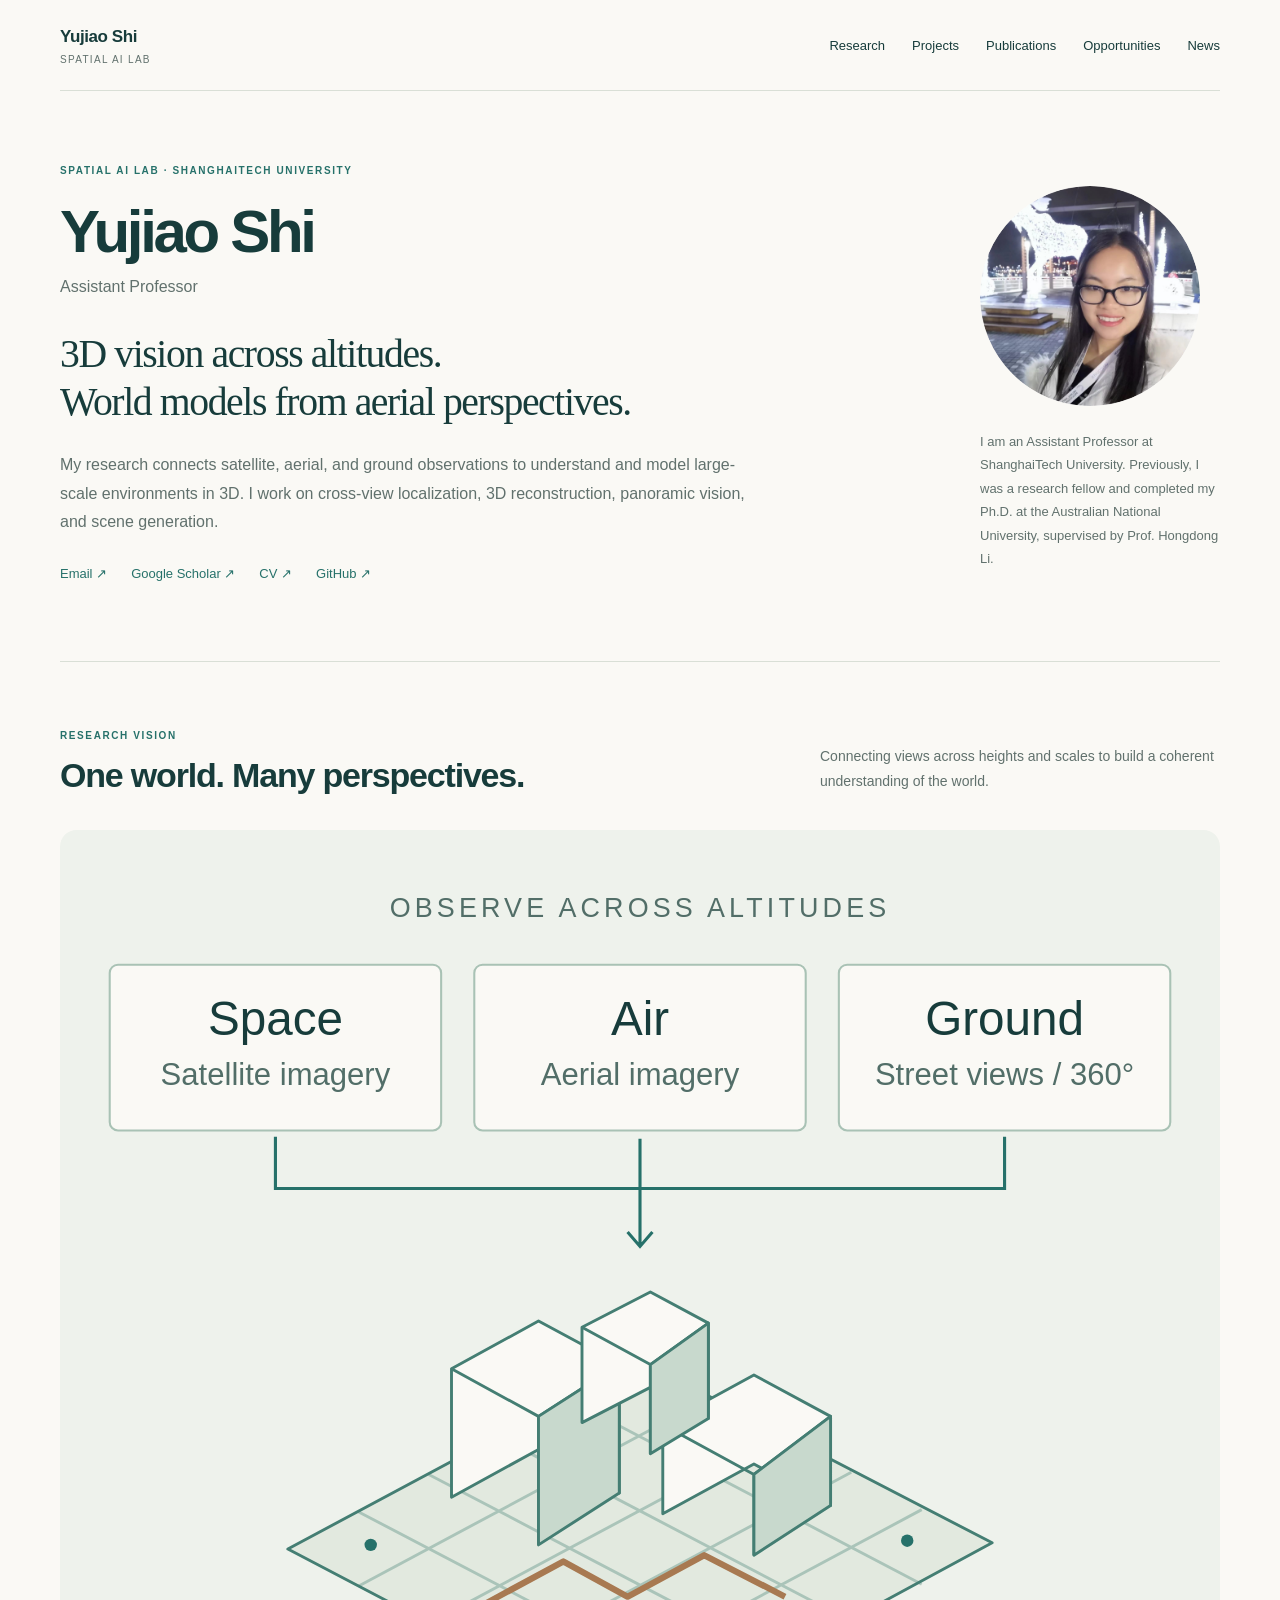
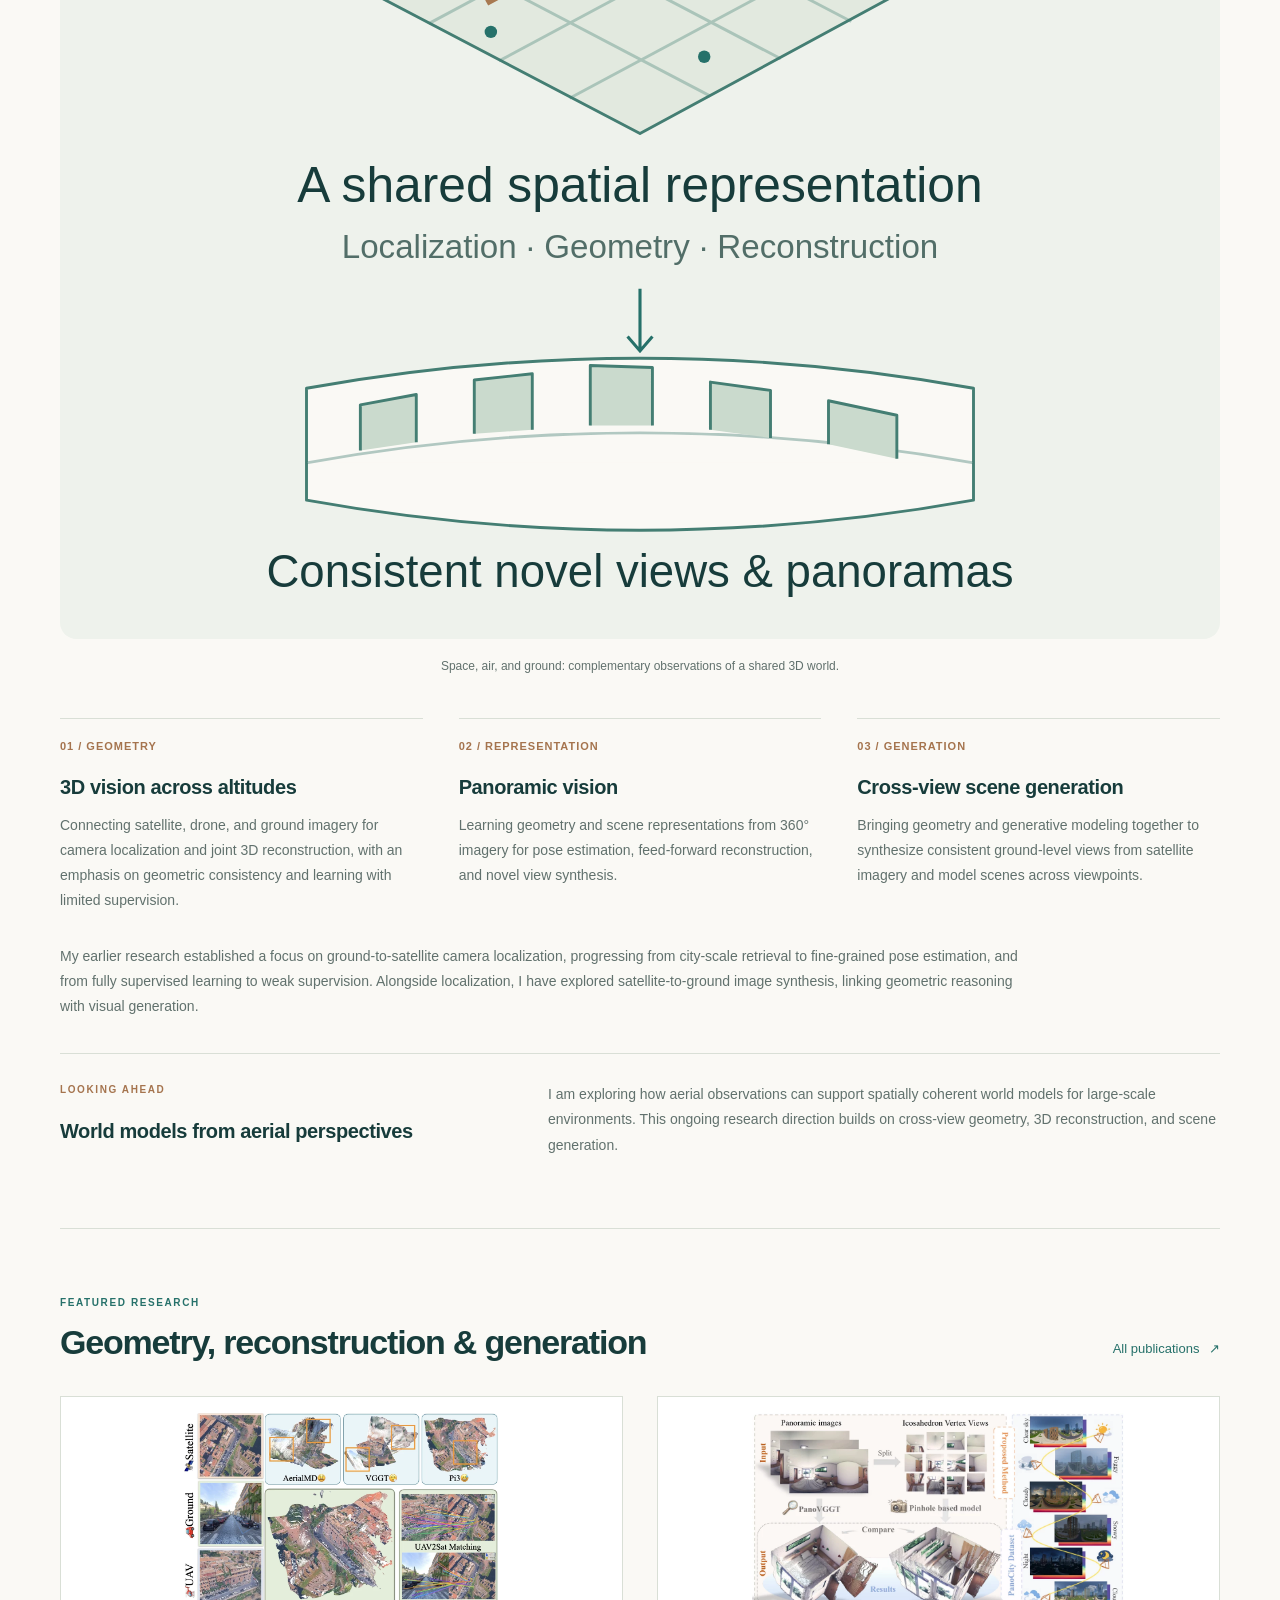
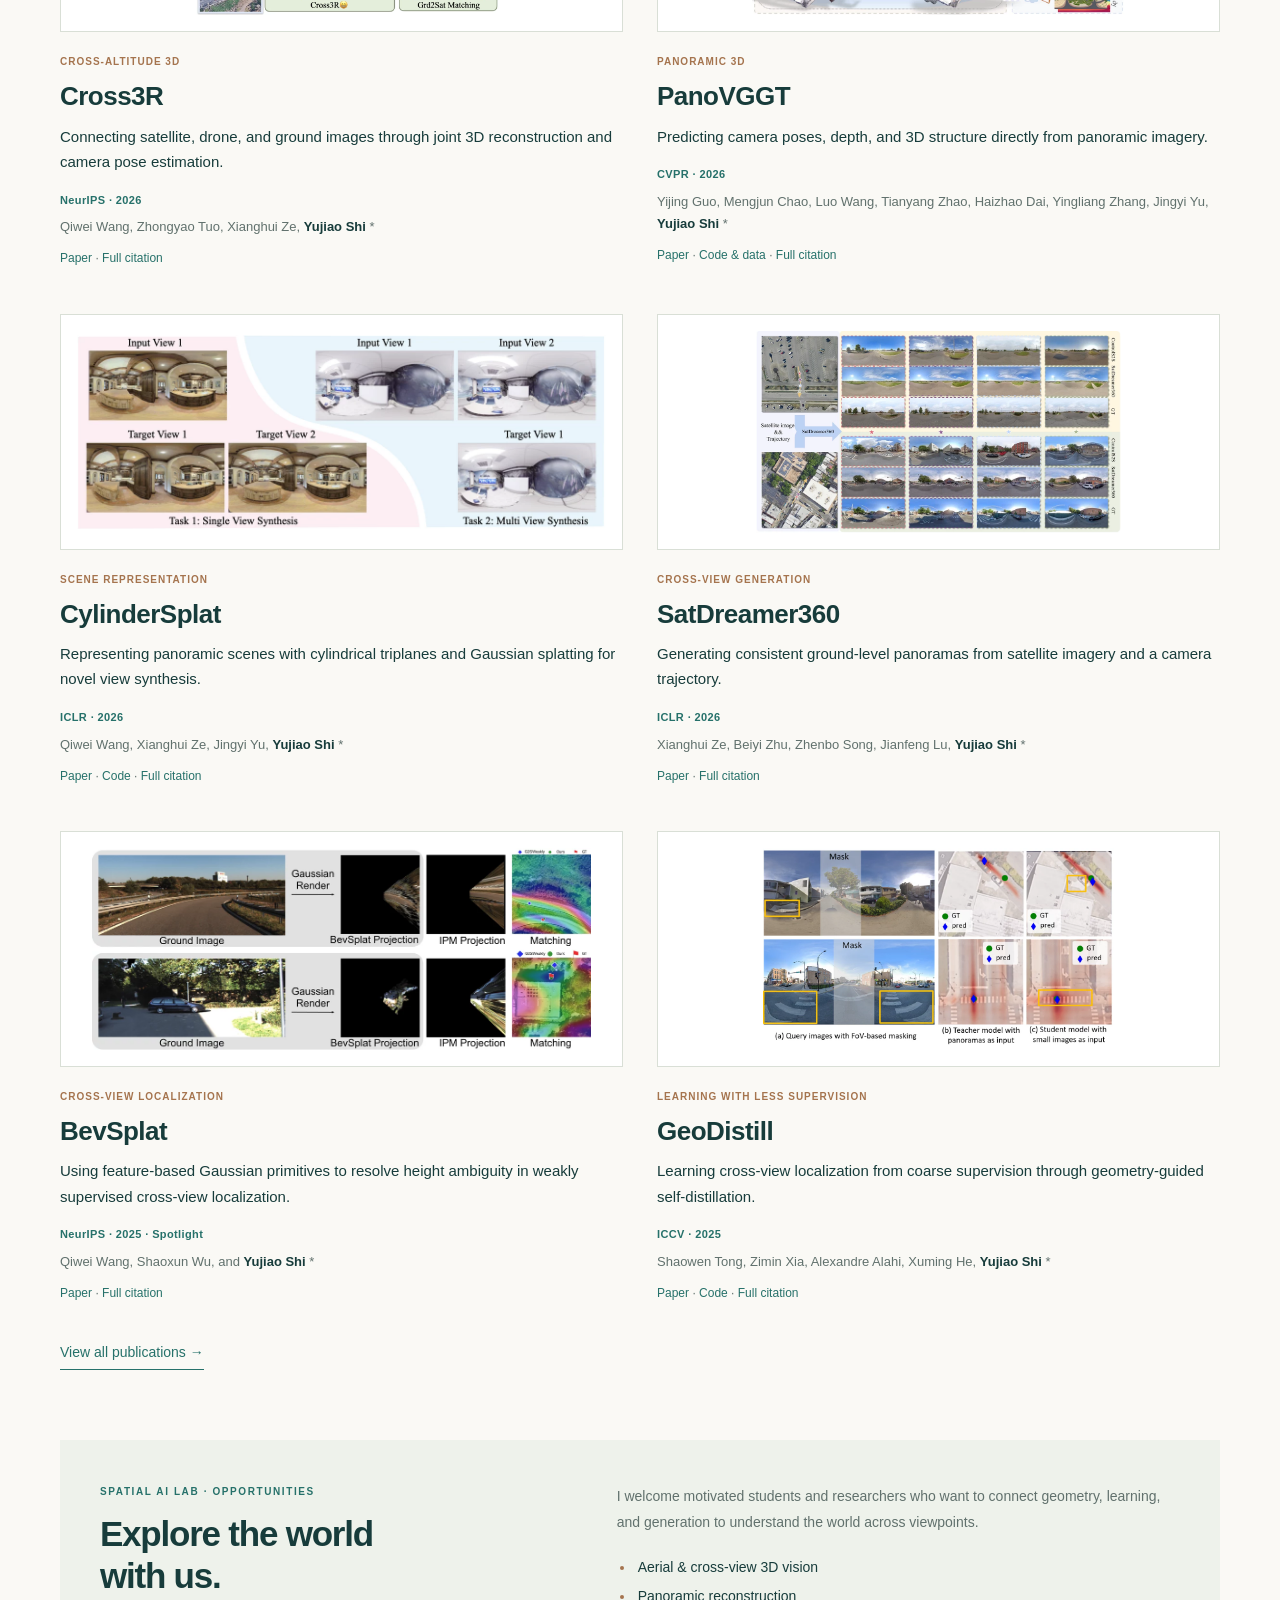
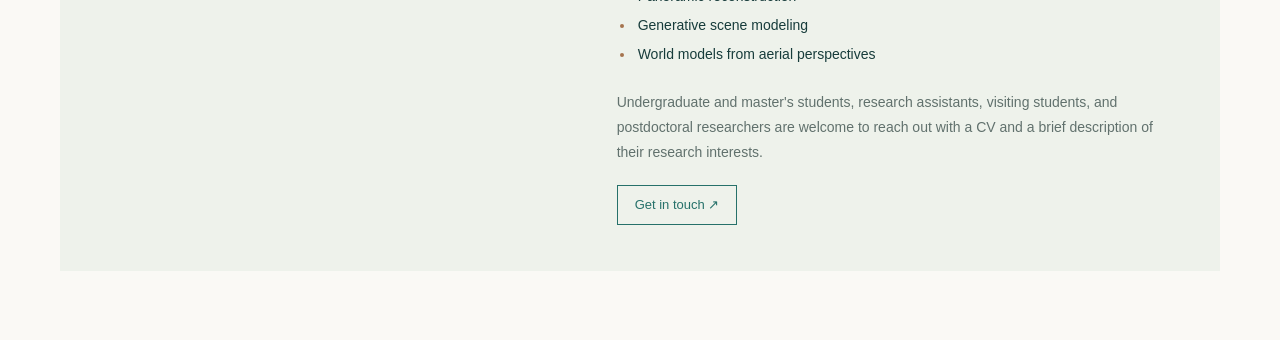
==== commit 30454d9f: "Redesign Spatial AI Lab homepage around research vision and featured projects" ====
--- a/index.html
+++ b/index.html
@@ -1,40 +1,87 @@
 <!doctype html>
-<html lang="en">
-<head>
-  <meta charset="utf-8">
-  <meta name="viewport" content="width=device-width, initial-scale=1">
-  <title>Yujiao Shi | 3D Vision across Altitudes</title>
-  <meta name="description" content="Yujiao Shi, Assistant Professor at ShanghaiTech University. Research on 3D vision across altitudes, cross-view localization, panoramic vision, and world models from aerial perspectives.">
-  <link rel="stylesheet" href="homepage.css">
-  <link rel="canonical" href="https://yujiaoshi.github.io/">
-</head>
-<body>
-<a class="skip" href="#main">Skip to content</a>
-<div class="page">
-<nav aria-label="Main navigation"><a class="brand" href="#about">Yujiao Shi</a><div><a href="#research">Research</a><a href="#news">News</a><a href="#publications">Publications</a><a href="#service">Service</a></div></nav>
+<html lang="en"><head>
+<meta charset="utf-8"><meta name="viewport" content="width=device-width, initial-scale=1">
+<title>Yujiao Shi | Spatial AI Lab</title><meta name="description" content="Yujiao Shi, Assistant Professor at ShanghaiTech University. Spatial AI Lab: 3D vision across altitudes, panoramic vision, scene generation, and world models from aerial perspectives.">
+<link rel="stylesheet" href="homepage.css"><link rel="icon" type="image/svg+xml" href="images/site-mark.svg">
+<link rel="canonical" href="https://yujiaoshi.github.io/">
+<meta property="og:type" content="website"><meta property="og:title" content="Yujiao Shi | Spatial AI Lab"><meta property="og:description" content="Yujiao Shi, Assistant Professor at ShanghaiTech University. Spatial AI Lab: 3D vision across altitudes, panoramic vision, scene generation, and world models from aerial perspectives."><meta property="og:url" content="https://yujiaoshi.github.io/"><meta property="og:image" content="https://yujiaoshi.github.io/images/YujiaoShiCircle.jpg">
+</head><body><a class="skip" href="#main">Skip to content</a><div class="page">
+<nav class="site-nav" aria-label="Main navigation"><a class="brand" href="index.html">Yujiao Shi<span>Spatial AI Lab</span></a><div class="nav-links"><a href="#research">Research</a><a href="#publications">Projects</a><a href="publications.html">Publications</a><a href="#opportunities">Opportunities</a><a href="#news">News</a></div></nav>
 <main id="main">
 <header id="about" class="intro">
-  <div><p class="eyebrow">ShanghaiTech University</p><h1>Yujiao Shi</h1><p class="role">Assistant Professor</p>
-  <p>I am an Assistant Professor at ShanghaiTech University. Previously, I was a research fellow and completed my Ph.D. at the Australian National University, supervised by Prof. Hongdong Li.</p>
-  <p>My research focuses on <strong>3D spatial intelligence across altitudes</strong>: connecting satellite, aerial, and ground-level observations to localize cameras, reconstruct scenes, and generate coherent views of the world.</p>
-  <div class="contact"><a href="mailto:shiyj2@shanghaitech.edu.cn">Email</a><a href="https://scholar.google.com/citations?user=rVsRpZEAAAAJ&amp;hl=en">Google Scholar</a><a href="data/CV_YujiaoShi.pdf">CV</a><a href="https://github.com/yujiaoshi">GitHub</a><a href="https://twitter.com/YujiaoShi">X / Twitter</a><a href="https://www.linkedin.com/in/yujiao-shi-053a12198">LinkedIn</a></div>
-  </div><img class="portrait" src="images/YujiaoShiCircle.jpg" alt="Yujiao Shi" width="230" height="230">
+  <div class="intro-copy">
+    <p class="eyebrow">Spatial AI Lab · ShanghaiTech University</p>
+    <h1>Yujiao Shi</h1>
+    <p class="role">Assistant Professor</p>
+    <p class="research-statement">3D vision across altitudes.<br>World models from aerial perspectives.</p>
+    <p class="intro-text">My research connects satellite, aerial, and ground observations to understand and model large-scale environments in 3D. I work on cross-view localization, 3D reconstruction, panoramic vision, and scene generation.</p>
+    <div class="contact"><a href="mailto:shiyj2@shanghaitech.edu.cn">Email ↗</a><a href="https://scholar.google.com/citations?user=rVsRpZEAAAAJ&amp;hl=en">Google Scholar ↗</a><a href="data/CV_YujiaoShi.pdf">CV ↗</a><a href="https://github.com/yujiaoshi">GitHub ↗</a></div>
+  </div>
+  <aside class="profile">
+    <img class="portrait" src="images/YujiaoShiCircle.jpg" alt="Yujiao Shi" width="220" height="220">
+    <p class="bio">I am an Assistant Professor at ShanghaiTech University. Previously, I was a research fellow and completed my Ph.D. at the Australian National University, supervised by Prof. Hongdong Li.</p>
+  </aside>
 </header>
-<section id="research">
-<p class="eyebrow">Research</p><h2>From cross-view localization to 3D vision across altitudes</h2>
-<p>How can we connect what is seen from space, from the air, and on the ground into a coherent understanding of the world? This question connects my work on visual localization, 3D reconstruction, and scene generation.</p>
-<p>My earlier research established a focus on ground-to-satellite camera localization, progressing from city-scale retrieval to fine-grained pose estimation, and from fully supervised learning to weak supervision. Alongside localization, I have explored satellite-to-ground image synthesis, linking geometric reasoning with visual generation.</p>
-<div class="directions">
-<article><span class="number">01</span><h3>3D vision across altitudes</h3><p>Connecting satellite, drone, and ground imagery for joint camera localization and 3D reconstruction, with an emphasis on geometric consistency and learning with limited supervision.</p></article>
 
-<article><span class="number">02</span><h3>Panoramic vision</h3><p>Learning geometry and scene representations from 360° imagery for camera pose estimation, feed-forward reconstruction, and novel view synthesis.</p></article>
+<section id="research" class="research-section">
+  <div class="section-heading">
+    <div><p class="eyebrow">Research vision</p><h2>One world. Many perspectives.</h2></div>
+    <p class="section-deck">Connecting views across heights and scales to build a coherent understanding of the world.</p>
+  </div>
+  <figure class="vision">
+    <picture><source media="(max-width: 600px)" srcset="images/research-vision-mobile.svg"><img src="images/research-vision.svg" alt="Research vision: satellite, aerial, and ground observations connect through cross-view geometry to 3D scene representations and novel-view generation." width="1120" height="430"></picture>
+    <figcaption>Space, air, and ground: complementary observations of a shared 3D world.</figcaption>
+  </figure>
+  <div class="directions">
+    <article><span class="number">01 / GEOMETRY</span><h3>3D vision across altitudes</h3><p>Connecting satellite, drone, and ground imagery for camera localization and joint 3D reconstruction, with an emphasis on geometric consistency and learning with limited supervision.</p></article>
+    <article><span class="number">02 / REPRESENTATION</span><h3>Panoramic vision</h3><p>Learning geometry and scene representations from 360° imagery for pose estimation, feed-forward reconstruction, and novel view synthesis.</p></article>
+    <article><span class="number">03 / GENERATION</span><h3>Cross-view scene generation</h3><p>Bringing geometry and generative modeling together to synthesize consistent ground-level views from satellite imagery and model scenes across viewpoints.</p></article>
+  </div>
+  <p class="research-history">My earlier research established a focus on ground-to-satellite camera localization, progressing from city-scale retrieval to fine-grained pose estimation, and from fully supervised learning to weak supervision. Alongside localization, I have explored satellite-to-ground image synthesis, linking geometric reasoning with visual generation.</p>
+  <aside class="horizon"><p class="eyebrow">Looking ahead</p><h3>World models from aerial perspectives</h3><p>I am exploring how aerial observations can support spatially coherent world models for large-scale environments. This ongoing research direction builds on cross-view geometry, 3D reconstruction, and scene generation.</p></aside>
+</section>
 
-<article><span class="number">03</span><h3>World models from aerial perspectives</h3><p>Exploring how aerial observations can ground spatially coherent, navigable world models. This ongoing direction builds on my work in cross-view generation and large-scale 3D scene modeling.</p></article>
+<section id="publications">
+  <div class="section-heading"><div><p class="eyebrow">Featured research</p><h2>Geometry, reconstruction &amp; generation</h2></div><a class="text-link" href="publications.html">All publications <span aria-hidden="true">↗</span></a></div>
+  <div class="feature-grid"><article class="featured-paper" id="featured-cross3r">
+<a class="feature-image" href="data/Cross3R.png" aria-label="View larger figure for Cross3R"><img src="data/thumbnails/Cross3R.webp" alt="Seeing Across Skies and Streets: Feedforward 3D Reconstruction from Satellite, Drone, and Ground Images" loading="lazy" width="560" height="315"></a>
+<div class="feature-body"><p class="project-topic">Cross-altitude 3D</p><h3><a href="publications.html#paper-seeing-across-skies-and-streets-feedforward-3d-reconstruction-from-satellite-drone-and-gro">Cross3R</a></h3><p class="feature-description">Connecting satellite, drone, and ground images through joint 3D reconstruction and camera pose estimation.</p><p class="venue">NeurIPS · 2026</p><p class="authors">Qiwei Wang, Zhongyao Tuo, Xianghui Ze, <strong>Yujiao Shi</strong> *</p><p class="paper-links"><a href="https://arxiv.org/abs/2605.07978">Paper</a> <span aria-hidden="true">·</span> <a href="publications.html#paper-seeing-across-skies-and-streets-feedforward-3d-reconstruction-from-satellite-drone-and-gro">Full citation</a></p></div>
+</article>
+<article class="featured-paper" id="featured-panovggt">
+<a class="feature-image" href="data/PanoVGGT.png" aria-label="View larger figure for PanoVGGT"><img src="data/thumbnails/PanoVGGT.webp" alt="PanoVGGT: Feed-Forward 3D Reconstruction from Panoramic Imagery" loading="lazy" width="560" height="315"></a>
+<div class="feature-body"><p class="project-topic">Panoramic 3D</p><h3><a href="publications.html#paper-panovggt-feed-forward-3d-reconstruction-from-panoramic-imagery">PanoVGGT</a></h3><p class="feature-description">Predicting camera poses, depth, and 3D structure directly from panoramic imagery.</p><p class="venue">CVPR · 2026</p><p class="authors">Yijing Guo, Mengjun Chao, Luo Wang, Tianyang Zhao, Haizhao Dai, Yingliang Zhang, Jingyi Yu, <strong>Yujiao Shi</strong> *</p><p class="paper-links"><a href="https://arxiv.org/abs/2603.17571">Paper</a> <span aria-hidden="true">·</span> <a href="https://github.com/YijingGuo-June/PanoVGGT">Code &amp; data</a> <span aria-hidden="true">·</span> <a href="publications.html#paper-panovggt-feed-forward-3d-reconstruction-from-panoramic-imagery">Full citation</a></p></div>
+</article>
+<article class="featured-paper" id="featured-cylindersplat">
+<a class="feature-image" href="data/CylinderSplat.png" aria-label="View larger figure for CylinderSplat"><img src="data/thumbnails/CylinderSplat.webp" alt="CylinderSplat: 3D Gaussian Splatting with Cylindrical Triplanes for Panoramic Novel View Synthesis" loading="lazy" width="560" height="315"></a>
+<div class="feature-body"><p class="project-topic">Scene representation</p><h3><a href="publications.html#paper-cylindersplat-3d-gaussian-splatting-with-cylindrical-triplanes-for-panoramic-novel-view-sy">CylinderSplat</a></h3><p class="feature-description">Representing panoramic scenes with cylindrical triplanes and Gaussian splatting for novel view synthesis.</p><p class="venue">ICLR · 2026</p><p class="authors">Qiwei Wang, Xianghui Ze, Jingyi Yu, <strong>Yujiao Shi</strong> *</p><p class="paper-links"><a href="https://openreview.net/pdf?id=lEzkct87Uy">Paper</a> <span aria-hidden="true">·</span> <a href="https://github.com/wangqww/CylinderSplat">Code</a> <span aria-hidden="true">·</span> <a href="publications.html#paper-cylindersplat-3d-gaussian-splatting-with-cylindrical-triplanes-for-panoramic-novel-view-sy">Full citation</a></p></div>
+</article>
+<article class="featured-paper" id="featured-satdreamer360">
+<a class="feature-image" href="data/SatDreamer360.png" aria-label="View larger figure for SatDreamer360"><img src="data/thumbnails/SatDreamer360.webp" alt="SatDreamer360: Multiview-Consistent Generation of Ground-Level Scenes from Satellite Imagery" loading="lazy" width="560" height="315"></a>
+<div class="feature-body"><p class="project-topic">Cross-view generation</p><h3><a href="publications.html#paper-satdreamer360-multiview-consistent-generation-of-ground-level-scenes-from-satellite-imager">SatDreamer360</a></h3><p class="feature-description">Generating consistent ground-level panoramas from satellite imagery and a camera trajectory.</p><p class="venue">ICLR · 2026</p><p class="authors">Xianghui Ze, Beiyi Zhu, Zhenbo Song, Jianfeng Lu, <strong>Yujiao Shi</strong> *</p><p class="paper-links"><a href="https://openreview.net/pdf?id=wmQoigkqUt">Paper</a> <span aria-hidden="true">·</span> <a href="publications.html#paper-satdreamer360-multiview-consistent-generation-of-ground-level-scenes-from-satellite-imager">Full citation</a></p></div>
+</article>
+<article class="featured-paper" id="featured-bevsplat">
+<a class="feature-image" href="data/BevSplat.png" aria-label="View larger figure for BevSplat"><img src="data/thumbnails/BevSplat.webp" alt="BevSplat: Resolving Height Ambiguity via Feature-Based Gaussian Primitives for Weakly-Supervised Cross-View Localization" loading="lazy" width="560" height="315"></a>
+<div class="feature-body"><p class="project-topic">Cross-view localization</p><h3><a href="publications.html#paper-bevsplat-resolving-height-ambiguity-via-feature-based-gaussian-primitives-for-weakly-super">BevSplat</a></h3><p class="feature-description">Using feature-based Gaussian primitives to resolve height ambiguity in weakly supervised cross-view localization.</p><p class="venue">NeurIPS · 2025 · Spotlight</p><p class="authors">Qiwei Wang, Shaoxun Wu, and <strong>Yujiao Shi</strong> *</p><p class="paper-links"><a href="https://proceedings.neurips.cc/paper_files/paper/2025/hash/e5ba3d6d93213db6b1d1931c6517fe1a-Abstract-Conference.html">Paper</a> <span aria-hidden="true">·</span> <a href="publications.html#paper-bevsplat-resolving-height-ambiguity-via-feature-based-gaussian-primitives-for-weakly-super">Full citation</a></p></div>
+</article>
+<article class="featured-paper" id="featured-geodistill">
+<a class="feature-image" href="data/GeoDistill.png" aria-label="View larger figure for GeoDistill"><img src="data/thumbnails/GeoDistill.webp" alt="GeoDistill: Geometry-Guided Self-Distillation for Weakly Supervised Cross-View Localization" loading="lazy" width="560" height="315"></a>
+<div class="feature-body"><p class="project-topic">Learning with less supervision</p><h3><a href="publications.html#paper-geodistill-geometry-guided-self-distillation-for-weakly-supervised-cross-view-localization">GeoDistill</a></h3><p class="feature-description">Learning cross-view localization from coarse supervision through geometry-guided self-distillation.</p><p class="venue">ICCV · 2025</p><p class="authors">Shaowen Tong, Zimin Xia, Alexandre Alahi, Xuming He, <strong>Yujiao Shi</strong> *</p><p class="paper-links"><a href="https://openaccess.thecvf.com/content/ICCV2025/html/Tong_GeoDistill_Geometry-Guided_Self-Distillation_for_Weakly_Supervised_Cross-View_Localization_ICCV_2025_paper.html">Paper</a> <span aria-hidden="true">·</span> <a href="https://github.com/tongshw/GeoDistill">Code</a> <span aria-hidden="true">·</span> <a href="publications.html#paper-geodistill-geometry-guided-self-distillation-for-weakly-supervised-cross-view-localization">Full citation</a></p></div>
+</article></div>
+  <a class="all-publications" href="publications.html">View all publications <span aria-hidden="true">→</span></a>
+</section>
 
-</div>
-<aside class="join"><h3>Work with me</h3><p>I welcome motivated students and researchers interested in cross-view localization, 3D vision across altitudes, panoramic vision, and aerial world models. Undergraduate and master's students, research assistants, visiting students, and postdoctoral researchers are welcome to <a href="mailto:shiyj2@shanghaitech.edu.cn">get in touch</a> with a CV and a short description of their research interests.</p></aside>
+<section id="opportunities" class="opportunities">
+  <div><p class="eyebrow">Spatial AI Lab · Opportunities</p><h2>Explore the world<br>with us.</h2></div>
+  <div><p>I welcome motivated students and researchers who want to connect geometry, learning, and generation to understand the world across viewpoints.</p>
+    <ul class="topic-list"><li>Aerial &amp; cross-view 3D vision</li><li>Panoramic reconstruction</li><li>Generative scene modeling</li><li>World models from aerial perspectives</li></ul>
+    <p>Undergraduate and master's students, research assistants, visiting students, and postdoctoral researchers are welcome to reach out with a CV and a brief description of their research interests.</p>
+    <a class="button" href="mailto:shiyj2@shanghaitech.edu.cn">Get in touch <span aria-hidden="true">↗</span></a>
+  </div>
 </section>
-<section id="news"><h2>News</h2><ul class="news">
+
+<section id="news">
+<div class="section-heading"><div><p class="eyebrow">From the lab</p><h2>News</h2></div></div>
+<ul class="news">
 <li><time>2026</time><span>Area Chair service: NeurIPS 2024–2026, CVPR 2026, ICLR 2027, and 3DV 2027.</span></li>
 <li><time>2026</time><span><a href="https://arxiv.org/abs/2606.22094">Cross-View Yaw Estimation</a> at <strong>ECCV 2026 (Award Candidate)</strong>. Congrats, Taeho!</span></li>
 <li><time>2026</time><span><a href="https://arxiv.org/abs/2605.07978">Cross3R</a> at <strong>NeurIPS 2026</strong>. Congrats, Qiwei and Zhongyao!</span></li>
@@ -43,55 +90,25 @@
 <li><time>2025</time><span><a href="https://proceedings.neurips.cc/paper_files/paper/2025/hash/e5ba3d6d93213db6b1d1931c6517fe1a-Abstract-Conference.html">BevSplat</a> at <strong>NeurIPS 2025 (Spotlight)</strong>; <a href="https://github.com/tongshw/GeoDistill">GeoDistill</a> at ICCV 2025; <a href="https://citygo-weihang.github.io/page/">CityGo</a> at SIGGRAPH Asia 2025. Congrats, Qiwei, Shaowen, and Weihang!</span></li>
 </ul>
 <details class="archive"><summary>Earlier news</summary><ul>
-            <li>09/2025: One paper is accepted by NeurIPS 2025 (spotlight), Congratulations Qiwei, a first-year master student!  </li>
+<li>04/2025: Our ICCV 2025 workshop: <a href="https://3d-vast.github.io/">From Street to Space: 3D Vision Across Altitudes</a>.</li>
+<li>01/2025: One paper accepted by ICLR 2025. Congrats, Xianghui!</li>
+<li>11/2024: Two papers accepted by 3DV 2025.</li>
+<li>07/2024: One paper accepted by SIGGRAPH Asia 2024 and two papers by ECCV 2024.</li>
+<li>04/2024: Our workshop proposal &ldquo;UAVs in Multimedia&rdquo; was accepted by ACM MM 2024.</li>
+<li>02/2024: Co-organizing the Women in Computer Vision Workshop at ECCV 2024.</li>
+<li>01/2024: One paper accepted by ICRA 2024.</li>
+<li>10/2023: Co-organizer of &ldquo;UAVs in Multimedia&rdquo; at ACM MM 2023.</li>
+<li>09/2023: One paper accepted by NeurIPS 2023.</li>
+<li>06/2023: One paper accepted by IROS 2023; tutorial speaker on cross-modal camera localization at CVPR 2023.</li>
+</ul></details>
+</section>
 
-		    <li>08/2025: One paper is accepted at Siggraph Asia 2025  </li>
-		    <li>07/2025: One paper is accepted by ICCV 2025, Congratulations Shaowen, a first-year master student! </li>
-		     <li>04/2025: Our ICCV 2025 workshop: <span>  "From Street to Space: 3D Vision Across Altitudes"</span>. Check our workshop webpage <a href="https://3d-vast.github.io/"> here </a>.</li>
+<section id="service"><p class="eyebrow">Community</p><h2>Academic service</h2>
+<dl class="service">
+<dt>Area Chair</dt><dd>NeurIPS 2024–2026 · CVPR 2026 · ICLR 2027 · 3DV 2027</dd>
+<dt>Workshops</dt><dd><a href="https://3d-vast.github.io/">From Street to Space: 3D Vision Across Altitudes</a>, ICCV 2025.<br>UAVs in Multimedia, ACM MM 2023–2024.<br>Women in Computer Vision, ECCV 2024.</dd>
+<dt>Recognition</dt><dd>Outstanding Reviewer: CVPR 2021, NeurIPS 2023, CVPR 2024.</dd>
+</dl></section>
 
-		    <li>01/2025: One paper is accepted by ICLR 2025, congrats Xianghui! </li>
-		    <li>11/2024: Two papers are accepted by 3DV 2025 </li>
-		    <li>07/2024: One paper is accepted by Siggraph Asia 2024 </li>
-		    <li>07/2024: Two papers are accepted by ECCV 2024 </li>
-
-		    <li>04/2024: Our workshop proposal "UAVs in Multimedia" is accepted by ACM MM 2024 </li>
-		    <li>02/2024: I am serving as a co-organizer for Women in Computer Vision Workshop at ECCV 2024 </li>
-		    <li>01/2024: One paper accepted by ICRA 2024 </li>
-		    <li>10/2023: Co-organizer of workshop "UAVs in Multimedia" at ACM MM 2023</li>
-                    <li>09/2023: One paper accepted by NeurIPS 2023 </li>
-		    <li>06/2023: One paper accepted by IROS 2023 </li>
-		    <li>06/2023: Tutorial speaker on cross-modal camera localization at CVPR 2023 </li>
-                </ul></details></section><section id="publications"><h2>Selected publications</h2><h3 class="year-heading">2026</h3><article class="paper with-image"><a href="data/LAYS.png" aria-label="View larger figure for Cross-View Yaw Estimation in Location Uncertainty with Line-Aligning Yaw Scoring"><img src="data/LAYS.png" alt="Overview of Cross-View Yaw Estimation in Location Uncertainty with Line-Aligning Yaw Scoring" loading="lazy" width="170"></a><div><p class="venue">ECCV · 2026 · Award Candidate</p><h3>Cross-View Yaw Estimation in Location Uncertainty with Line-Aligning Yaw Scoring</h3><p class="authors">Taeho Kang, Nairan Zhang, Yelin Kim, <strong>Yujiao Shi</strong>, Youngki Lee</p><p class="paper-links"><a href="https://arxiv.org/abs/2606.22094">Paper</a></p><p class="summary">Estimating camera orientation across ground and aerial views under location uncertainty.</p></div></article>
-<article class="paper with-image"><a href="data/Cross3R.png" aria-label="View larger figure for Seeing Across Skies and Streets: Feedforward 3D Reconstruction from Satellite, Drone, and Ground Images"><img src="data/Cross3R.png" alt="Overview of Seeing Across Skies and Streets: Feedforward 3D Reconstruction from Satellite, Drone, and Ground Images" loading="lazy" width="170"></a><div><p class="venue">NeurIPS · 2026</p><h3>Seeing Across Skies and Streets: Feedforward 3D Reconstruction from Satellite, Drone, and Ground Images</h3><p class="authors">Qiwei Wang, Zhongyao Tuo, Xianghui Ze, <strong>Yujiao Shi</strong> *</p><p class="paper-links"><a href="https://arxiv.org/abs/2605.07978">Paper</a></p><p class="summary">Cross3R connects satellite, drone, and ground observations through joint 3D reconstruction and camera pose estimation.</p></div></article>
-<article class="paper with-image"><a href="data/VGA.png" aria-label="View larger figure for VGA: Empowering Aerial-Ground Localization by Visual Geometry Alignment"><img src="data/VGA.png" alt="Overview of VGA: Empowering Aerial-Ground Localization by Visual Geometry Alignment" loading="lazy" width="170"></a><div><p class="venue">CVPR · 2026</p><h3>VGA: Empowering Aerial-Ground Localization by Visual Geometry Alignment</h3><p class="authors">Tao Jun Lin, <strong>Yujiao Shi</strong>, Hongdong Li</p><p class="paper-links"><a href="https://openaccess.thecvf.com/content/CVPR2026/html/Lin_VGA_Empowering_Aerial-Ground_Localization_by_Visual_Geometry_Alignment_CVPR_2026_paper.html">Paper</a></p></div></article>
-<article class="paper with-image"><a href="data/PanoVGGT.png" aria-label="View larger figure for PanoVGGT: Feed-Forward 3D Reconstruction from Panoramic Imagery"><img src="data/PanoVGGT.png" alt="Overview of PanoVGGT: Feed-Forward 3D Reconstruction from Panoramic Imagery" loading="lazy" width="170"></a><div><p class="venue">CVPR · 2026</p><h3>PanoVGGT: Feed-Forward 3D Reconstruction from Panoramic Imagery</h3><p class="authors">Yijing Guo, Mengjun Chao, Luo Wang, Tianyang Zhao, Haizhao Dai, Yingliang Zhang, Jingyi Yu, <strong>Yujiao Shi</strong> *</p><p class="paper-links"><a href="https://arxiv.org/abs/2603.17571">Paper</a> · <a href="https://github.com/YijingGuo-June/PanoVGGT">Code &amp; data</a></p><p class="summary">Joint camera pose, depth, and point-cloud prediction from 360° imagery, with the PanoCity dataset.</p></div></article>
-<article class="paper with-image"><a href="data/AffordGrasp.png" aria-label="View larger figure for AffordGrasp: Cross-Modal Diffusion for Affordance-Aware Grasp Synthesis"><img src="data/AffordGrasp.png" alt="Overview of AffordGrasp: Cross-Modal Diffusion for Affordance-Aware Grasp Synthesis" loading="lazy" width="170"></a><div><p class="venue">CVPR · 2026</p><h3>AffordGrasp: Cross-Modal Diffusion for Affordance-Aware Grasp Synthesis</h3><p class="authors">Xiaofei Wu, Yi Zhang, Yumeng Liu, Yuexin Ma, <strong>Yujiao Shi</strong>, Xuming He</p><p class="paper-links"><a href="https://arxiv.org/abs/2603.08021">Paper</a></p><p class="summary">Generating human grasps conditioned on object geometry and interaction instructions.</p></div></article>
-<article class="paper with-image"><a href="data/CylinderSplat.png" aria-label="View larger figure for CylinderSplat: 3D Gaussian Splatting with Cylindrical Triplanes for Panoramic Novel View Synthesis"><img src="data/CylinderSplat.png" alt="Overview of CylinderSplat: 3D Gaussian Splatting with Cylindrical Triplanes for Panoramic Novel View Synthesis" loading="lazy" width="170"></a><div><p class="venue">ICLR · 2026</p><h3>CylinderSplat: 3D Gaussian Splatting with Cylindrical Triplanes for Panoramic Novel View Synthesis</h3><p class="authors">Qiwei Wang, Xianghui Ze, Jingyi Yu, <strong>Yujiao Shi</strong> *</p><p class="paper-links"><a href="https://openreview.net/pdf?id=lEzkct87Uy">Paper</a> · <a href="https://github.com/wangqww/CylinderSplat">Code</a></p><p class="summary">A panoramic scene representation for novel view synthesis from single or sparse input panoramas.</p></div></article>
-<article class="paper with-image"><a href="data/SatDreamer360.png" aria-label="View larger figure for SatDreamer360: Multiview-Consistent Generation of Ground-Level Scenes from Satellite Imagery"><img src="data/SatDreamer360.png" alt="Overview of SatDreamer360: Multiview-Consistent Generation of Ground-Level Scenes from Satellite Imagery" loading="lazy" width="170"></a><div><p class="venue">ICLR · 2026</p><h3>SatDreamer360: Multiview-Consistent Generation of Ground-Level Scenes from Satellite Imagery</h3><p class="authors">Xianghui Ze, Beiyi Zhu, Zhenbo Song, Jianfeng Lu, <strong>Yujiao Shi</strong> *</p><p class="paper-links"><a href="https://openreview.net/pdf?id=wmQoigkqUt">Paper</a></p><p class="summary">Generating geometrically consistent ground-level panoramas from a satellite image and a camera trajectory.</p></div></article>
-<h3 class="year-heading">2025</h3><article class="paper with-image"><a href="data/CityGo.jpg" aria-label="View larger figure for CityGo: Lightweight Urban Modeling and Rendering with Proxy Buildings and Residual Gaussians"><img src="data/CityGo.jpg" alt="Overview of CityGo: Lightweight Urban Modeling and Rendering with Proxy Buildings and Residual Gaussians" loading="lazy" width="170"></a><div><p class="venue">SIGGRAPH Asia · 2025</p><h3>CityGo: Lightweight Urban Modeling and Rendering with Proxy Buildings and Residual Gaussians</h3><p class="authors">Weihang Liu, Yuhui Zhong, Yuke Li, Xi Chen, Jiadi Cui, Honglong Zhang, Lan Xu, Xin Lou, <strong>Yujiao Shi</strong>, Jingyi Yu, Yingliang Zhang</p><p class="paper-links"><a href="https://arxiv.org/abs/2505.21041">Paper</a> · <a href="https://citygo-weihang.github.io/page/">Project</a></p><p class="summary">Combining building geometry and Gaussian primitives for efficient urban scene rendering.</p></div></article>
-<article class="paper with-image"><a href="data/GeoDistill.png" aria-label="View larger figure for GeoDistill: Geometry-Guided Self-Distillation for Weakly Supervised Cross-View Localization"><img src="data/GeoDistill.png" alt="Overview of GeoDistill: Geometry-Guided Self-Distillation for Weakly Supervised Cross-View Localization" loading="lazy" width="170"></a><div><p class="venue">ICCV · 2025</p><h3>GeoDistill: Geometry-Guided Self-Distillation for Weakly Supervised Cross-View Localization</h3><p class="authors">Shaowen Tong, Zimin Xia, Alexandre Alahi, Xuming He, <strong>Yujiao Shi</strong> *</p><p class="paper-links"><a href="https://openaccess.thecvf.com/content/ICCV2025/html/Tong_GeoDistill_Geometry-Guided_Self-Distillation_for_Weakly_Supervised_Cross-View_Localization_ICCV_2025_paper.html">Paper</a> · <a href="https://github.com/tongshw/GeoDistill">Code</a></p><p class="summary">Learning cross-view localization with coarse supervision through geometry-guided self-distillation.</p></div></article>
-<article class="paper with-image"><a href="data/DynOPETs.png" aria-label="View larger figure for DynOPETs: A Versatile Benchmark for Dynamic Object Pose Estimation and Tracking in Moving Camera Scenarios"><img src="data/DynOPETs.png" alt="Overview of DynOPETs: A Versatile Benchmark for Dynamic Object Pose Estimation and Tracking in Moving Camera Scenarios" loading="lazy" width="170"></a><div><p class="venue">IEEE Robotics and Automation Letters · 2025</p><h3>DynOPETs: A Versatile Benchmark for Dynamic Object Pose Estimation and Tracking in Moving Camera Scenarios</h3><p class="authors">Xiangting Meng, Jiaqi Yang, Mingshu Chen, Chenxin Yan, <strong>Yujiao Shi</strong>, Wenchao Ding, Laurent Kneip</p><p class="paper-links"><a href="https://arxiv.org/abs/2503.19625">Paper</a> · <a href="https://stay332.github.io/DynOPETs/">Project</a></p></div></article>
-<article class="paper with-image"><a href="data/BevSplat.png" aria-label="View larger figure for BevSplat: Resolving Height Ambiguity via Feature-Based Gaussian Primitives for Weakly-Supervised Cross-View Localization"><img src="data/BevSplat.png" alt="Overview of BevSplat: Resolving Height Ambiguity via Feature-Based Gaussian Primitives for Weakly-Supervised Cross-View Localization" loading="lazy" width="170"></a><div><p class="venue">NeurIPS · 2025 · Spotlight</p><h3>BevSplat: Resolving Height Ambiguity via Feature-Based Gaussian Primitives for Weakly-Supervised Cross-View Localization</h3><p class="authors">Qiwei Wang, Shaoxun Wu, and <strong>Yujiao Shi</strong> *</p><p class="paper-links"><a href="https://proceedings.neurips.cc/paper_files/paper/2025/hash/e5ba3d6d93213db6b1d1931c6517fe1a-Abstract-Conference.html">Paper</a></p></div></article>
-<article class="paper with-image"><a href="data/ICLR25.png" aria-label="View larger figure for Controllable Satellite-to-Street-View Synthesis with Precise Pose Alignment and Zero-Shot Environmental Control"><img src="data/ICLR25.png" alt="Overview of Controllable Satellite-to-Street-View Synthesis with Precise Pose Alignment and Zero-Shot Environmental Control" loading="lazy" width="170"></a><div><p class="venue">ICLR, 2025</p><h3>Controllable Satellite-to-Street-View Synthesis with Precise Pose Alignment and Zero-Shot Environmental Control</h3><p class="authors">Xianghui Ze, Zhenbo Song, Qiwei Wang, Jianfeng Lu, and <strong>Yujiao Shi</strong> *</p><p class="paper-links"><a href="https://arxiv.org/abs/2502.03498">Paper</a></p></div></article>
-<article class="paper with-image"><a href="data/FastGrasp.jpg" aria-label="View larger figure for FastGrasp: Efficient Grasp Synthesis with Diffusion"><img src="data/FastGrasp.jpg" alt="Overview of FastGrasp: Efficient Grasp Synthesis with Diffusion" loading="lazy" width="170"></a><div><p class="venue">3DV, 2025</p><h3>FastGrasp: Efficient Grasp Synthesis with Diffusion</h3><p class="authors">Xiaofei Wu, Tao Liu, Caoji Li, Yuexin Ma, <strong>Yujiao Shi</strong> *, and Xuming He*</p><p class="paper-links"><a href="https://github.com/wuxiaofei01/FastGrasp">Code &amp; paper</a></p></div></article>
-<article class="paper with-image"><a href="data/3DV25.png" aria-label="View larger figure for Geometry-guided Cross-view Diffusion for One-to-many Cross-view Image Synthesis"><img src="data/3DV25.png" alt="Overview of Geometry-guided Cross-view Diffusion for One-to-many Cross-view Image Synthesis" loading="lazy" width="170"></a><div><p class="venue">3DV · 2025</p><h3>Geometry-guided Cross-view Diffusion for One-to-many Cross-view Image Synthesis</h3><p class="authors">Tao Jun Lin, Wenqing Wang, <strong>Yujiao Shi</strong> , Akhil Perincherry, Ankit Vora, and Hongdong Li</p><p class="paper-links"><a href="https://arxiv.org/abs/2412.03315">Paper</a></p></div></article>
-<details class="archive"><summary>Earlier publications (2024 and before)</summary><article class="paper with-image"><a href="data/LetsGo.jpg" aria-label="View larger figure for LetsGo: Large-Scale Garage Modeling and Rendering via LiDAR-Assisted Gaussian Primitives"><img src="data/LetsGo.jpg" alt="Overview of LetsGo: Large-Scale Garage Modeling and Rendering via LiDAR-Assisted Gaussian Primitives" loading="lazy" width="170"></a><div><p class="venue">ACM Transactions on Graphics · 2024</p><h3>LetsGo: Large-Scale Garage Modeling and Rendering via LiDAR-Assisted Gaussian Primitives</h3><p class="authors">Jiadi Cui, Junming Cao, Fuqiang Zhao, Zhipeng He, Yifan Chen, Yuhui Zhong, Lan Xu, <strong>Yujiao Shi</strong> *, Yingliang Zhang *, Jingyi Yu *</p><p class="paper-links"><a href="https://arxiv.org/abs/2404.09748">Paper</a></p></div></article>
-<article class="paper with-image"><a href="data/G2SWeakly.png" aria-label="View larger figure for Weakly-supervised camera localization by ground-to-satellite image registration"><img src="data/G2SWeakly.png" alt="Overview of Weakly-supervised camera localization by ground-to-satellite image registration" loading="lazy" width="170"></a><div><p class="venue">ECCV · 2024</p><h3>Weakly-supervised camera localization by ground-to-satellite image registration</h3><p class="authors"><strong>Yujiao Shi</strong>, Hongdong Li, Akhil Perincherry, Ankit Vora</p><p class="paper-links"><a href="https://arxiv.org/abs/2409.06471">Paper</a></p></div></article>
-<article class="paper with-image"><a href="data/Adapting.png" aria-label="View larger figure for Adapting fine-grained cross-view localization to areas without fine ground truth"><img src="data/Adapting.png" alt="Overview of Adapting fine-grained cross-view localization to areas without fine ground truth" loading="lazy" width="170"></a><div><p class="venue">ECCV · 2024</p><h3>Adapting fine-grained cross-view localization to areas without fine ground truth</h3><p class="authors">Zimin Xia, <strong>Yujiao Shi</strong> , Hongdong Li, and Julian FP Kooij</p><p class="paper-links"><a href="https://arxiv.org/abs/2406.00474">Paper</a></p></div></article>
-<article class="paper with-image"><a href="data/Boosting" aria-label="View larger figure for Boosting 3-DoF Ground-to-Satellite Camera Localization Accuracy via Geometry-Guided Cross-View Transformer"><img src="data/Boosting" alt="Overview of Boosting 3-DoF Ground-to-Satellite Camera Localization Accuracy via Geometry-Guided Cross-View Transformer" loading="lazy" width="170"></a><div><p class="venue">ICCV, 2023</p><h3>Boosting 3-DoF Ground-to-Satellite Camera Localization Accuracy via Geometry-Guided Cross-View Transformer</h3><p class="authors"><strong>Yujiao Shi</strong> , Fei Wu, Akhil Perincherry, Ankit Vora, and Hongdong Li</p><p class="paper-links"><a href="https://openaccess.thecvf.com/content/ICCV2023/papers/Shi_Boosting_3-DoF_Ground-to-Satellite_Camera_Localization_Accuracy_via_Geometry-Guided_Cross-View_Transformer_ICCV_2023_paper.pdf">Paper</a> · <a href="https://arxiv.org/pdf/2307.08015.pdf">paper</a> · <a href="https://github.com/shiyujiao/Boosting3DoFAccuracy">code</a></p></div></article>
-<article class="paper with-image"><a href="data/CVLNet" aria-label="View larger figure for CVLNet: Cross-View Feature Correspondence Learning for Video-based Camera Localization"><img src="data/CVLNet" alt="Overview of CVLNet: Cross-View Feature Correspondence Learning for Video-based Camera Localization" loading="lazy" width="170"></a><div><p class="venue">ACCV, 2022</p><h3>CVLNet: Cross-View Feature Correspondence Learning for Video-based Camera Localization</h3><p class="authors"><strong>Yujiao Shi</strong> , Xin Yu, Shan Wang, and Hongdong Li</p><p class="paper-links"><a href="https://openaccess.thecvf.com/content/ACCV2022/papers/Shi_CVLNet_Cross-View_Feature_Correspondence_Learning_for_Video-based_Camera_Localization_ACCV_2022_paper.pdf">Paper</a> · <a href="https://github.com/shiyujiao/CVLNet">code</a></p></div></article>
-<article class="paper with-image"><a href="data/HighlyAccurate.png" aria-label="View larger figure for Beyond Cross-view Image Retrieval: Highly Accurate Vehicle Localization Using Satellite Image"><img src="data/HighlyAccurate.png" alt="Overview of Beyond Cross-view Image Retrieval: Highly Accurate Vehicle Localization Using Satellite Image" loading="lazy" width="170"></a><div><p class="venue">CVPR, 2022</p><h3>Beyond Cross-view Image Retrieval: Highly Accurate Vehicle Localization Using Satellite Image</h3><p class="authors"><strong>Yujiao Shi</strong> , Hongdong Li</p><p class="paper-links"><a href="https://openaccess.thecvf.com/content/CVPR2022/papers/Shi_Beyond_Cross-View_Image_Retrieval_Highly_Accurate_Vehicle_Localization_Using_Satellite_CVPR_2022_paper.pdf">Paper</a> · <a href="https://github.com/shiyujiao/HighlyAccurate">code</a></p></div></article>
-<article class="paper with-image"><a href="data/3DOF.png" aria-label="View larger figure for Accurate 3-DoF Camera Geo-Localization via Ground-to-Satellite Image Matching"><img src="data/3DOF.png" alt="Overview of Accurate 3-DoF Camera Geo-Localization via Ground-to-Satellite Image Matching" loading="lazy" width="170"></a><div><p class="venue">TPAMI, 2022</p><h3>Accurate 3-DoF Camera Geo-Localization via Ground-to-Satellite Image Matching</h3><p class="authors"><strong>Yujiao Shi</strong> , Xin Yu, Liu Liu, Dylan Campbell, Piotr Koniusz, and Hongdong Li</p><p class="paper-links"><a href="https://arxiv.org/pdf/2203.14148.pdf">Paper</a> · <a href="https://github.com/shiyujiao/IBL">code</a></p></div></article>
-<article class="paper with-image"><a href="data/Sat2Str.png" aria-label="View larger figure for Geometry-Guided Street-View Panorama Synthesis from Satellite Imagery"><img src="data/Sat2Str.png" alt="Overview of Geometry-Guided Street-View Panorama Synthesis from Satellite Imagery" loading="lazy" width="170"></a><div><p class="venue">TPAMI, 2022</p><h3>Geometry-Guided Street-View Panorama Synthesis from Satellite Imagery</h3><p class="authors"><strong>Yujiao Shi</strong> , Dylan Campbell, Xin Yu, and Hongdong Li</p><p class="paper-links"><a href="https://arxiv.org/pdf/2103.01623.pdf">Paper</a> · <a href="https://github.com/shiyujiao/Sat2StrPanoramaSynthesis">code</a></p></div></article>
-<article class="paper with-image"><a href="data/SVNVS.png" aria-label="View larger figure for Self-Supervised Visibility Learning for Novel View Synthesis"><img src="data/SVNVS.png" alt="Overview of Self-Supervised Visibility Learning for Novel View Synthesis" loading="lazy" width="170"></a><div><p class="venue">CVPR, 2021</p><h3>Self-Supervised Visibility Learning for Novel View Synthesis</h3><p class="authors"><strong>Yujiao Shi</strong> , Hongdong Li, and Xin Yu</p><p class="paper-links"><a href="https://openaccess.thecvf.com/content/CVPR2021/papers/Shi_Self-Supervised_Visibility_Learning_for_Novel_View_Synthesis_CVPR_2021_paper.pdf">Paper</a> · <a href="https://github.com/shiyujiao/SVNVS">code</a></p></div></article>
-<article class="paper with-image"><a href="data/DSM.png" aria-label="View larger figure for Where am I looking at? Joint Location and Orientation Estimation by Cross-View Matching"><img src="data/DSM.png" alt="Overview of Where am I looking at? Joint Location and Orientation Estimation by Cross-View Matching" loading="lazy" width="170"></a><div><p class="venue">CVPR, 2020</p><h3>Where am I looking at? Joint Location and Orientation Estimation by Cross-View Matching</h3><p class="authors"><strong>Yujiao Shi</strong> , Xin Yu, Dylan Campbell, and Hongdong Li</p><p class="paper-links"><a href="https://openaccess.thecvf.com/content_CVPR_2020/papers/Shi_Where_Am_I_Looking_At_Joint_Location_and_Orientation_Estimation_CVPR_2020_paper.pdf">Paper</a> · <a href="https://github.com/shiyujiao/cross_view_localization_DSM">code</a></p></div></article>
-<article class="paper with-image"><a href="data/CVFT.png" aria-label="View larger figure for Optimal Feature Transport for Cross-View Image Geo-Localization"><img src="data/CVFT.png" alt="Overview of Optimal Feature Transport for Cross-View Image Geo-Localization" loading="lazy" width="170"></a><div><p class="venue">AAAI, 2020</p><h3>Optimal Feature Transport for Cross-View Image Geo-Localization</h3><p class="authors"><strong>Yujiao Shi</strong> , Xin Yu, Liu Liu, Tong Zhang, and Hongdong Li</p><p class="paper-links"><a href="https://ojs.aaai.org//index.php/AAAI/article/view/6875">Paper</a> · <a href="https://github.com/shiyujiao/cross_view_localization_CVFT">code</a></p></div></article>
-<article class="paper with-image"><a href="data/SAFA.png" aria-label="View larger figure for Spatial-Aware Feature Aggregation for Cross-View Image based Geo-Localization"><img src="data/SAFA.png" alt="Overview of Spatial-Aware Feature Aggregation for Cross-View Image based Geo-Localization" loading="lazy" width="170"></a><div><p class="venue">NeurIPS, 2019</p><h3>Spatial-Aware Feature Aggregation for Cross-View Image based Geo-Localization</h3><p class="authors"><strong>Yujiao Shi</strong> , Liu Liu, Xin Yu, and Hongdong Li</p><p class="paper-links"><a href="https://proceedings.neurips.cc/paper/2019/file/ba2f0015122a5955f8b3a50240fb91b2-Paper.pdf">Paper</a> · <a href="https://github.com/shiyujiao/cross_view_localization_SAFA">code</a></p></div></article>
-</details></section>
-<section id="service"><h2>Academic service</h2>
-<dl class="service"><dt>Area Chair</dt><dd>NeurIPS 2024–2026 · CVPR 2026 · ICLR 2027 (upcoming) · 3DV 2027 (upcoming)</dd>
-<dt>Workshops</dt><dd><a href="https://3d-vast.github.io/">From Street to Space: 3D Vision Across Altitudes</a>, ICCV 2025.<br>UAVs in Multimedia, ACM MM 2023–2024.<br>Women in Computer Vision, ECCV 2024.</dd>
-<dt>Recognition</dt><dd>Outstanding Reviewer: CVPR 2021, NeurIPS 2023, CVPR 2024.</dd></dl>
-</section>
-</main><footer><span>Yujiao Shi · ShanghaiTech University</span><span>Updated October 2026 · Original template: <a href="https://github.com/jonbarron/jonbarron_website">Jon Barron</a></span></footer>
-</div></body></html>
+</main>
+<footer><span>Yujiao Shi · Spatial AI Lab<br>ShanghaiTech University</span><span><a href="mailto:shiyj2@shanghaitech.edu.cn">Email</a> · <a href="https://twitter.com/YujiaoShi">X / Twitter</a> · <a href="https://www.linkedin.com/in/yujiao-shi-053a12198">LinkedIn</a><br>Updated October 2026 · Original template: <a href="https://github.com/jonbarron/jonbarron_website">Jon Barron</a></span></footer></div></body></html>
--- a/homepage.css
+++ b/homepage.css
@@ -1,4 +1,260 @@
-:root{--ink:#183038;--muted:#53676e;--accent:#146b69;--line:#dce5e3;--wash:#f2f7f5;--paper:#fff;--max:1040px}
-*{box-sizing:border-box}html{scroll-behavior:smooth;scroll-padding-top:24px}body{margin:0;background:var(--paper);color:var(--ink);font:16px/1.7 -apple-system,BlinkMacSystemFont,"Segoe UI",sans-serif}a{color:var(--accent);text-decoration:none}a:hover{text-decoration:underline}a:focus-visible,summary:focus-visible{outline:3px solid #ba720d;outline-offset:5px}.page{max-width:var(--max);margin:auto;padding:0 36px}nav{display:flex;justify-content:space-between;align-items:center;padding:25px 0;border-bottom:1px solid var(--line);font-size:14px}nav div{display:flex;gap:24px}.brand{font-weight:700;color:var(--ink)}.intro{display:grid;grid-template-columns:1fr 230px;gap:60px;align-items:center;padding:64px 0 46px}.eyebrow{text-transform:uppercase;font-size:11px;font-weight:700;letter-spacing:.16em;color:var(--accent);margin:0 0 10px}h1{font-size:48px;line-height:1.1;letter-spacing:-.04em;margin:0 0 10px}h2{font-size:27px;line-height:1.35;letter-spacing:-.025em;margin:0 0 22px}h3{font-size:17px;line-height:1.5;margin:0 0 9px}p{margin:0 0 16px}.role{font-size:18px;color:var(--muted);margin-bottom:22px}.portrait{width:230px;height:230px;object-fit:cover;border-radius:50%}.contact{display:flex;flex-wrap:wrap;gap:8px 20px;font-size:14px;margin-top:24px}section{padding:38px 0;border-top:1px solid var(--line)}.directions{display:grid;grid-template-columns:repeat(3,1fr);gap:26px;margin:32px 0}.directions article{border-top:2px solid var(--accent);padding-top:14px}.directions p{color:var(--muted);font-size:14px;margin:0}.number{font-size:12px;letter-spacing:.1em;color:var(--accent);display:block;margin-bottom:12px}.join{background:var(--wash);padding:24px 28px;border-radius:4px}.join p{font-size:14px;margin:0}.news{list-style:none;margin:0;padding:0}.news li{display:grid;grid-template-columns:80px 1fr;gap:18px;margin:0 0 14px}.news time{color:var(--muted);font-size:13px;padding-top:3px;font-variant-numeric:tabular-nums}.archive{margin-top:24px;font-size:14px;color:var(--muted)}summary{cursor:pointer;color:var(--accent);font-weight:600}.archive li{margin-bottom:8px}.section-note{color:var(--muted);font-size:14px}.year-heading{font-size:20px;margin:32px 0 0}.paper{padding:22px 0;border-bottom:1px solid var(--line)}.paper:last-child{border:0}.paper h3{font-size:17px;line-height:1.45;margin:5px 0 6px}.venue{font-size:12px;letter-spacing:.03em;color:var(--accent);font-weight:700;margin:0}.authors{font-size:14px;color:var(--muted);margin:0 0 6px}.authors strong{color:var(--ink);font-weight:600}.paper-links{font-size:13px;margin:0}.summary{font-size:14px;color:var(--muted);margin:8px 0 0}.with-image{display:grid;grid-template-columns:170px 1fr;gap:26px;align-items:center}.with-image img{width:170px;height:auto;max-height:145px;object-fit:contain}.service{display:grid;grid-template-columns:130px 1fr;gap:16px 24px;margin:0;font-size:14px}.service dt{font-weight:600}.service dd{margin:0;color:var(--muted)}footer{display:flex;justify-content:space-between;gap:20px;border-top:1px solid var(--line);padding:24px 0 40px;font-size:11px;color:var(--muted)}.skip{position:absolute;left:12px;top:-60px;background:white;padding:8px;z-index:10}.skip:focus{top:10px}
-@media(max-width:720px){.page{padding:0 22px}nav{align-items:flex-start;gap:18px}nav div{gap:10px 16px;flex-wrap:wrap;justify-content:flex-end}.intro{grid-template-columns:1fr;gap:24px;padding:36px 0}.portrait{grid-row:1;width:140px;height:140px}h1{font-size:38px}h2{font-size:24px}.directions{grid-template-columns:1fr;gap:22px}.news li{grid-template-columns:62px 1fr;gap:12px}.with-image{grid-template-columns:1fr;gap:14px}.with-image img{width:150px}.service{grid-template-columns:1fr;gap:5px}.service dd{margin-bottom:16px}footer{flex-direction:column;gap:5px}section{padding:30px 0}}
-@media(prefers-reduced-motion:reduce){html{scroll-behavior:auto}}
+:root {
+  --paper: #faf9f5;
+  --ink: #173c3b;
+  --muted: #61716d;
+  --accent: #26716a;
+  --bronze: #a5744e;
+  --line: #d9dfd6;
+  --wash: #eef2eb;
+  --max: 1160px;
+}
+
+* { box-sizing: border-box; }
+html { scroll-behavior: smooth; scroll-padding-top: 28px; }
+body {
+  margin: 0;
+  background: var(--paper);
+  color: var(--ink);
+  font: 16px/1.7 -apple-system, BlinkMacSystemFont, "Segoe UI", sans-serif;
+  -webkit-font-smoothing: antialiased;
+}
+::selection { background: #d4e5d9; color: var(--ink); }
+a { color: var(--accent); text-decoration: none; text-underline-offset: .2em; }
+a:hover { text-decoration: underline; }
+a:focus-visible, summary:focus-visible {
+  outline: 2px solid var(--bronze);
+  outline-offset: 5px;
+}
+img { display: block; max-width: 100%; }
+p, figure { margin: 0 0 18px; }
+h1, h2, h3 { color: var(--ink); text-wrap: balance; }
+h1 { margin: 0 0 8px; font-size: 60px; line-height: 1.08; letter-spacing: -.055em; font-weight: 650; }
+h2 { margin: 0; font-size: 34px; line-height: 1.2; letter-spacing: -.035em; font-weight: 600; }
+h3 { margin: 0 0 12px; font-size: 21px; line-height: 1.35; letter-spacing: -.02em; font-weight: 600; }
+.page { max-width: calc(var(--max) + 80px); margin: 0 auto; padding: 0 40px; }
+.skip { position: absolute; top: -80px; left: 16px; padding: 8px 14px; background: var(--paper); z-index: 20; }
+.skip:focus { top: 12px; }
+
+/* A quiet masthead lets the research, rather than the navigation, lead. */
+.site-nav { display: flex; align-items: center; justify-content: space-between; gap: 30px; padding: 26px 0 24px; border-bottom: 1px solid var(--line); }
+.brand { flex-shrink: 0; color: var(--ink); font-size: 17px; font-weight: 650; line-height: 1.3; letter-spacing: -.025em; }
+.brand span { display: block; margin-top: 5px; color: var(--muted); font-size: 10px; font-weight: 500; letter-spacing: .13em; text-transform: uppercase; }
+.brand:hover { text-decoration: none; }
+.nav-links { display: flex; flex-wrap: wrap; justify-content: flex-end; gap: 10px 27px; font-size: 13px; }
+.nav-links a { color: var(--ink); }
+.nav-links a[aria-current="page"] { color: var(--accent); text-decoration: underline; }
+.eyebrow { margin: 0 0 14px; color: var(--accent); font-size: 10px; font-weight: 650; letter-spacing: .16em; line-height: 1.5; text-transform: uppercase; }
+
+.intro { display: grid; grid-template-columns: minmax(0, 1fr) 240px; gap: 76px; align-items: center; padding: 72px 0 76px; }
+.intro .eyebrow { margin-bottom: 22px; }
+.role { margin: 0 0 30px; color: var(--muted); font-size: 16px; }
+.research-statement { margin: 0 0 24px; font: 400 clamp(30px, 3.1vw, 41px)/1.22 Georgia, "Times New Roman", serif; letter-spacing: -.035em; text-wrap: balance; }
+.intro-text { max-width: 700px; margin-bottom: 0; color: var(--muted); font-size: 16px; line-height: 1.8; }
+.contact { display: flex; flex-wrap: wrap; gap: 9px 24px; margin-top: 26px; font-size: 13px; }
+.contact a { white-space: nowrap; }
+.profile { padding-top: 8px; }
+.portrait { width: 220px; height: 220px; object-fit: cover; border-radius: 50%; margin-bottom: 24px; }
+.bio { margin: 0; color: var(--muted); font-size: 13px; line-height: 1.8; }
+.bio a { color: var(--ink); }
+
+section { padding: 66px 0 70px; border-top: 1px solid var(--line); }
+.section-heading { display: flex; align-items: flex-end; justify-content: space-between; gap: 32px; margin-bottom: 34px; }
+.section-heading .eyebrow { margin-bottom: 12px; }
+.section-deck { max-width: 400px; margin: 0 0 2px; color: var(--muted); font-size: 14px; line-height: 1.8; }
+.text-link { flex-shrink: 0; margin-bottom: 2px; font-size: 13px; }
+.text-link span { display: inline-block; margin-left: 6px; }
+.vision { margin: 34px 0 0; }
+.vision picture, .vision picture img { display: block; width: 100%; height: auto; }
+.vision figcaption { max-width: 800px; margin: 17px auto 0; color: var(--muted); font-size: 12px; line-height: 1.7; text-align: center; }
+.directions { display: grid; grid-template-columns: repeat(3, minmax(0, 1fr)); gap: 36px; margin: 42px 0 30px; }
+.directions article { padding-top: 18px; border-top: 1px solid var(--line); }
+.number { display: block; margin-bottom: 18px; color: var(--bronze); font-size: 11px; font-weight: 600; letter-spacing: .09em; }
+.directions h3 { font-size: 20px; }
+.directions p { margin-bottom: 0; color: var(--muted); font-size: 14px; line-height: 1.8; }
+.research-history { max-width: 980px; margin: 30px 0 0; color: var(--muted); font-size: 14px; line-height: 1.8; }
+.horizon { display: grid; grid-template-columns: 1fr 1.5fr; column-gap: 40px; margin-top: 34px; padding: 28px 0 0; border-top: 1px solid var(--line); }
+.horizon .eyebrow { grid-column: 1; margin-bottom: 8px; color: var(--bronze); }
+.horizon h3 { grid-column: 1; margin-bottom: 0; font-size: 20px; }
+.horizon > p:last-child { grid-column: 2; grid-row: 1 / 3; align-self: center; margin: 0; color: var(--muted); font-size: 14px; line-height: 1.8; }
+
+/* Research figures retain their complete composition and original proportions. */
+.feature-grid { display: grid; grid-template-columns: repeat(2, minmax(0, 1fr)); gap: 44px 34px; }
+.featured-paper { min-width: 0; padding-top: 0; }
+.feature-image { display: flex; align-items: center; justify-content: center; height: 236px; padding: 16px; overflow: hidden; border: 1px solid var(--line); background: #fff; }
+.feature-image img { width: 100%; height: 100%; object-fit: contain; }
+.feature-image:hover { border-color: #9ab4aa; }
+.feature-body { padding: 22px 0 0; }
+.project-topic { margin: 0 0 10px; color: var(--bronze); font-size: 10px; line-height: 1.5; font-weight: 600; letter-spacing: .1em; text-transform: uppercase; }
+.featured-paper h3 { margin-bottom: 9px; font-size: 26px; }
+.featured-paper h3 a { color: var(--ink); }
+.feature-description { margin: 0 0 17px; color: var(--ink); font-size: 15px; line-height: 1.7; }
+.venue { margin: 0 0 7px; color: var(--accent); font-size: 11px; font-weight: 650; letter-spacing: .035em; line-height: 1.6; }
+.authors { margin: 0 0 10px; color: var(--muted); font-size: 13px; line-height: 1.7; }
+.authors strong { color: var(--ink); font-weight: 600; }
+.paper-links { margin: 0; color: var(--muted); font-size: 12px; line-height: 1.8; }
+.paper-links a { display: inline-block; }
+.all-publications { display: inline-block; margin-top: 36px; padding-bottom: 5px; border-bottom: 1px solid var(--accent); font-size: 14px; }
+.all-publications:hover { text-decoration: none; border-bottom-color: var(--bronze); }
+
+.opportunities { display: grid; grid-template-columns: 1fr 1.25fr; gap: 66px; margin: 0; padding: 44px 40px 46px; border-top: 0; background: var(--wash); }
+.opportunities h2 { max-width: 300px; font-size: 35px; }
+.opportunities p:not(.eyebrow) { color: var(--muted); font-size: 14px; line-height: 1.8; }
+.topic-list { margin: 20px 0 22px; padding-left: 18px; color: var(--ink); font-size: 14px; line-height: 1.8; }
+.topic-list li { padding-left: 3px; margin-bottom: 4px; }
+.topic-list li::marker { color: var(--bronze); }
+.button { display: inline-block; margin-top: 2px; padding: 9px 17px; border: 1px solid var(--accent); color: var(--accent); font-size: 13px; line-height: 1.5; }
+.button:hover { background: var(--ink); border-color: var(--ink); color: var(--paper); text-decoration: none; }
+.opportunities + section { border-top: 0; }
+
+.news { list-style: none; margin: 0; padding: 0; }
+.news li { display: grid; grid-template-columns: 76px minmax(0, 1fr); gap: 24px; margin-bottom: 18px; font-size: 14px; line-height: 1.8; }
+.news li:last-child { margin-bottom: 0; }
+.news time { padding-top: 2px; color: var(--muted); font-size: 12px; font-variant-numeric: tabular-nums; }
+.news strong { font-weight: 600; }
+.archive { margin-top: 28px; color: var(--muted); font-size: 14px; }
+.archive > summary { width: fit-content; cursor: pointer; color: var(--accent); font-size: 13px; line-height: 1.8; }
+.archive > summary::marker { color: var(--bronze); font-size: .85em; }
+.archive[open] > summary { margin-bottom: 26px; }
+.archive > ul:not(.news) { margin: 0; padding-left: 20px; }
+.archive > ul:not(.news) li { margin-bottom: 10px; }
+.service { display: grid; grid-template-columns: 150px minmax(0, 1fr); gap: 20px 34px; margin: 30px 0 0; font-size: 14px; line-height: 1.8; }
+.service dt { font-weight: 600; }
+.service dd { margin: 0; color: var(--muted); }
+footer { display: flex; justify-content: space-between; align-items: baseline; gap: 20px; padding: 25px 0 36px; border-top: 1px solid var(--line); color: var(--muted); font-size: 11px; line-height: 1.7; }
+footer a { color: var(--muted); }
+
+/* The complete bibliography uses compact rows, with older work collapsed. */
+.page-intro { max-width: 850px; padding: 62px 0 28px; }
+.page-intro h1 { margin-bottom: 20px; font-size: 52px; }
+.page-intro > p:last-child { margin-bottom: 0; color: var(--muted); font-size: 15px; }
+.year-nav { display: flex; flex-wrap: wrap; gap: 12px 28px; margin: 0 0 36px; font-size: 13px; }
+.publication-list { padding: 8px 0 64px; }
+.year-heading { margin: 44px 0 8px; font-size: 25px; line-height: 1.3; letter-spacing: -.02em; }
+.publication-list > .year-heading:first-child { margin-top: 28px; }
+.paper { padding: 28px 0; border-bottom: 1px solid var(--line); }
+.paper h3 { margin: 0 0 9px; font-size: 19px; line-height: 1.4; letter-spacing: -.015em; }
+.paper h3 a { color: var(--ink); }
+.paper .authors { margin-bottom: 8px; }
+.paper .summary { margin: 11px 0 0; color: var(--muted); font-size: 13px; line-height: 1.8; }
+.with-image { display: grid; grid-template-columns: 180px minmax(0, 1fr); gap: 30px; align-items: center; }
+.paper-image { display: flex; align-items: center; justify-content: center; width: 180px; min-height: 105px; }
+.paper-image img { width: 180px; max-height: 155px; height: auto; object-fit: contain; }
+.publication-list > .archive { margin-top: 32px; }
+.publication-list > .archive > summary { font-size: 15px; }
+.publication-list > .archive .year-heading { margin-top: 32px; }
+.publication-list > .archive .paper:last-child { border-bottom: 0; }
+:target { scroll-margin-top: 28px; }
+
+@media (max-width: 1050px) {
+  .page { padding-right: 32px; padding-left: 32px; }
+  .nav-links { gap: 10px 18px; font-size: 12px; }
+  .intro { grid-template-columns: minmax(0, 1fr) 210px; gap: 38px; padding: 58px 0 62px; }
+  .portrait { width: 195px; height: 195px; }
+  h1 { font-size: 54px; }
+  .research-statement { font-size: 33px; }
+  .section-deck { max-width: 330px; }
+  .directions { gap: 26px; }
+  .feature-grid { gap: 38px 28px; }
+  .feature-image { height: 210px; padding: 13px; }
+  .opportunities { gap: 38px; padding: 36px 32px; }
+}
+
+@media (max-width: 760px) {
+  .page { padding-right: 24px; padding-left: 24px; }
+  .site-nav { align-items: flex-start; gap: 24px; padding: 22px 0; }
+  .nav-links { max-width: 330px; gap: 7px 17px; }
+  .intro { grid-template-columns: minmax(0, 1fr); gap: 34px; padding: 44px 0 48px; }
+  .intro .eyebrow { margin-bottom: 18px; }
+  h1 { font-size: 51px; }
+  .role { margin-bottom: 25px; }
+  .research-statement { max-width: 620px; font-size: clamp(28px, 4.9vw, 37px); }
+  .intro-text { font-size: 15px; }
+  .profile { display: grid; grid-template-columns: 140px minmax(0, 1fr); gap: 26px; align-items: center; max-width: 620px; padding: 28px 0 0; border-top: 1px solid var(--line); }
+  .portrait { width: 140px; height: 140px; margin-bottom: 0; }
+  .bio { max-width: 350px; }
+  section { padding: 44px 0 48px; }
+  h2 { font-size: 30px; }
+  .section-heading { flex-direction: column; align-items: flex-start; gap: 16px; margin-bottom: 27px; }
+  .section-deck { max-width: 560px; }
+  .vision { margin-top: 26px; }
+  .vision figcaption { text-align: left; }
+  .directions { grid-template-columns: minmax(0, 1fr); gap: 25px; margin-top: 30px; }
+  .directions article { padding-top: 20px; }
+  .directions .number { margin-bottom: 10px; }
+  .directions h3 { margin-bottom: 8px; }
+  .horizon { grid-template-columns: minmax(0, 1fr); gap: 0; margin-top: 28px; padding-top: 24px; }
+  .horizon h3 { margin-bottom: 12px; }
+  .horizon > p:last-child { grid-column: 1; grid-row: auto; }
+  .feature-grid { grid-template-columns: minmax(0, 1fr); gap: 36px; }
+  .feature-image { height: 250px; padding: 16px; }
+  .feature-body { padding-top: 19px; }
+  .featured-paper h3 { font-size: 25px; }
+  .all-publications { margin-top: 30px; }
+  .opportunities { grid-template-columns: minmax(0, 1fr); gap: 24px; padding: 30px 26px; }
+  .opportunities h2 { max-width: none; font-size: 30px; }
+  .news li { grid-template-columns: 64px minmax(0, 1fr); gap: 16px; }
+  .service { grid-template-columns: 120px minmax(0, 1fr); gap: 18px 24px; }
+  .page-intro { padding-top: 44px; }
+  .page-intro h1 { font-size: 44px; }
+  .with-image { grid-template-columns: 140px minmax(0, 1fr); gap: 24px; }
+  .paper-image, .paper-image img { width: 140px; }
+  .paper-image img { max-height: 130px; }
+  .paper h3 { font-size: 18px; }
+  .publication-list { padding-bottom: 44px; }
+}
+
+@media (max-width: 480px) {
+  .page { padding-right: 21px; padding-left: 21px; }
+  .site-nav { flex-direction: column; gap: 19px; padding: 20px 0; }
+  .brand { display: flex; align-items: baseline; gap: 13px; font-size: 16px; }
+  .brand span { margin: 0; font-size: 9px; }
+  .nav-links { justify-content: flex-start; max-width: none; gap: 8px 18px; font-size: 11px; }
+  .intro { padding-top: 36px; gap: 28px; }
+  h1 { font-size: 46px; }
+  .intro .eyebrow { font-size: 9px; }
+  .role { font-size: 15px; margin-bottom: 24px; }
+  .research-statement { font-size: 29px; line-height: 1.25; letter-spacing: -.035em; }
+  .intro-text { font-size: 14px; line-height: 1.85; }
+  .contact { gap: 8px 18px; font-size: 12px; }
+  .profile { grid-template-columns: 105px minmax(0, 1fr); gap: 20px; padding-top: 24px; }
+  .portrait { width: 105px; height: 105px; }
+  .bio { font-size: 12px; line-height: 1.75; }
+  h2 { font-size: 28px; }
+  .eyebrow { font-size: 9px; }
+  .section-deck, .research-history { font-size: 13px; }
+  .vision figcaption { font-size: 11px; }
+  .feature-image { height: 200px; padding: 10px; }
+  .feature-description { font-size: 14px; }
+  .authors { font-size: 12px; }
+  .opportunities { padding: 28px 23px; }
+  .opportunities h2 { font-size: 28px; }
+  .news li { grid-template-columns: 50px minmax(0, 1fr); gap: 12px; font-size: 13px; }
+  .news time { font-size: 11px; }
+  .service { grid-template-columns: minmax(0, 1fr); gap: 5px; font-size: 13px; }
+  .service dd { margin-bottom: 16px; }
+  .service dd:last-child { margin-bottom: 0; }
+  footer { flex-direction: column; gap: 6px; padding: 23px 0 28px; }
+  .page-intro h1 { font-size: 40px; }
+  .page-intro > p:last-child { font-size: 14px; }
+  .year-nav { gap: 10px 22px; font-size: 12px; margin-bottom: 28px; }
+  .with-image { grid-template-columns: minmax(0, 1fr); gap: 17px; }
+  .paper-image { width: 100%; justify-content: flex-start; min-height: 0; }
+  .paper-image img { width: auto; max-width: 220px; height: auto; max-height: 145px; }
+  .paper h3 { font-size: 17px; }
+  .paper { padding: 25px 0; }
+}
+
+@media (prefers-reduced-motion: reduce) {
+  html { scroll-behavior: auto; }
+}
+
+@media print {
+  body { background: #fff; font-size: 11pt; }
+  .page { max-width: none; padding: 0; }
+  .site-nav, .skip, .year-nav, .all-publications { display: none; }
+  .intro { padding-top: 0; }
+  section { padding: 24px 0; }
+  .feature-grid { gap: 28px; }
+  .featured-paper, .paper, .directions article { break-inside: avoid; }
+  a { color: inherit; }
+}
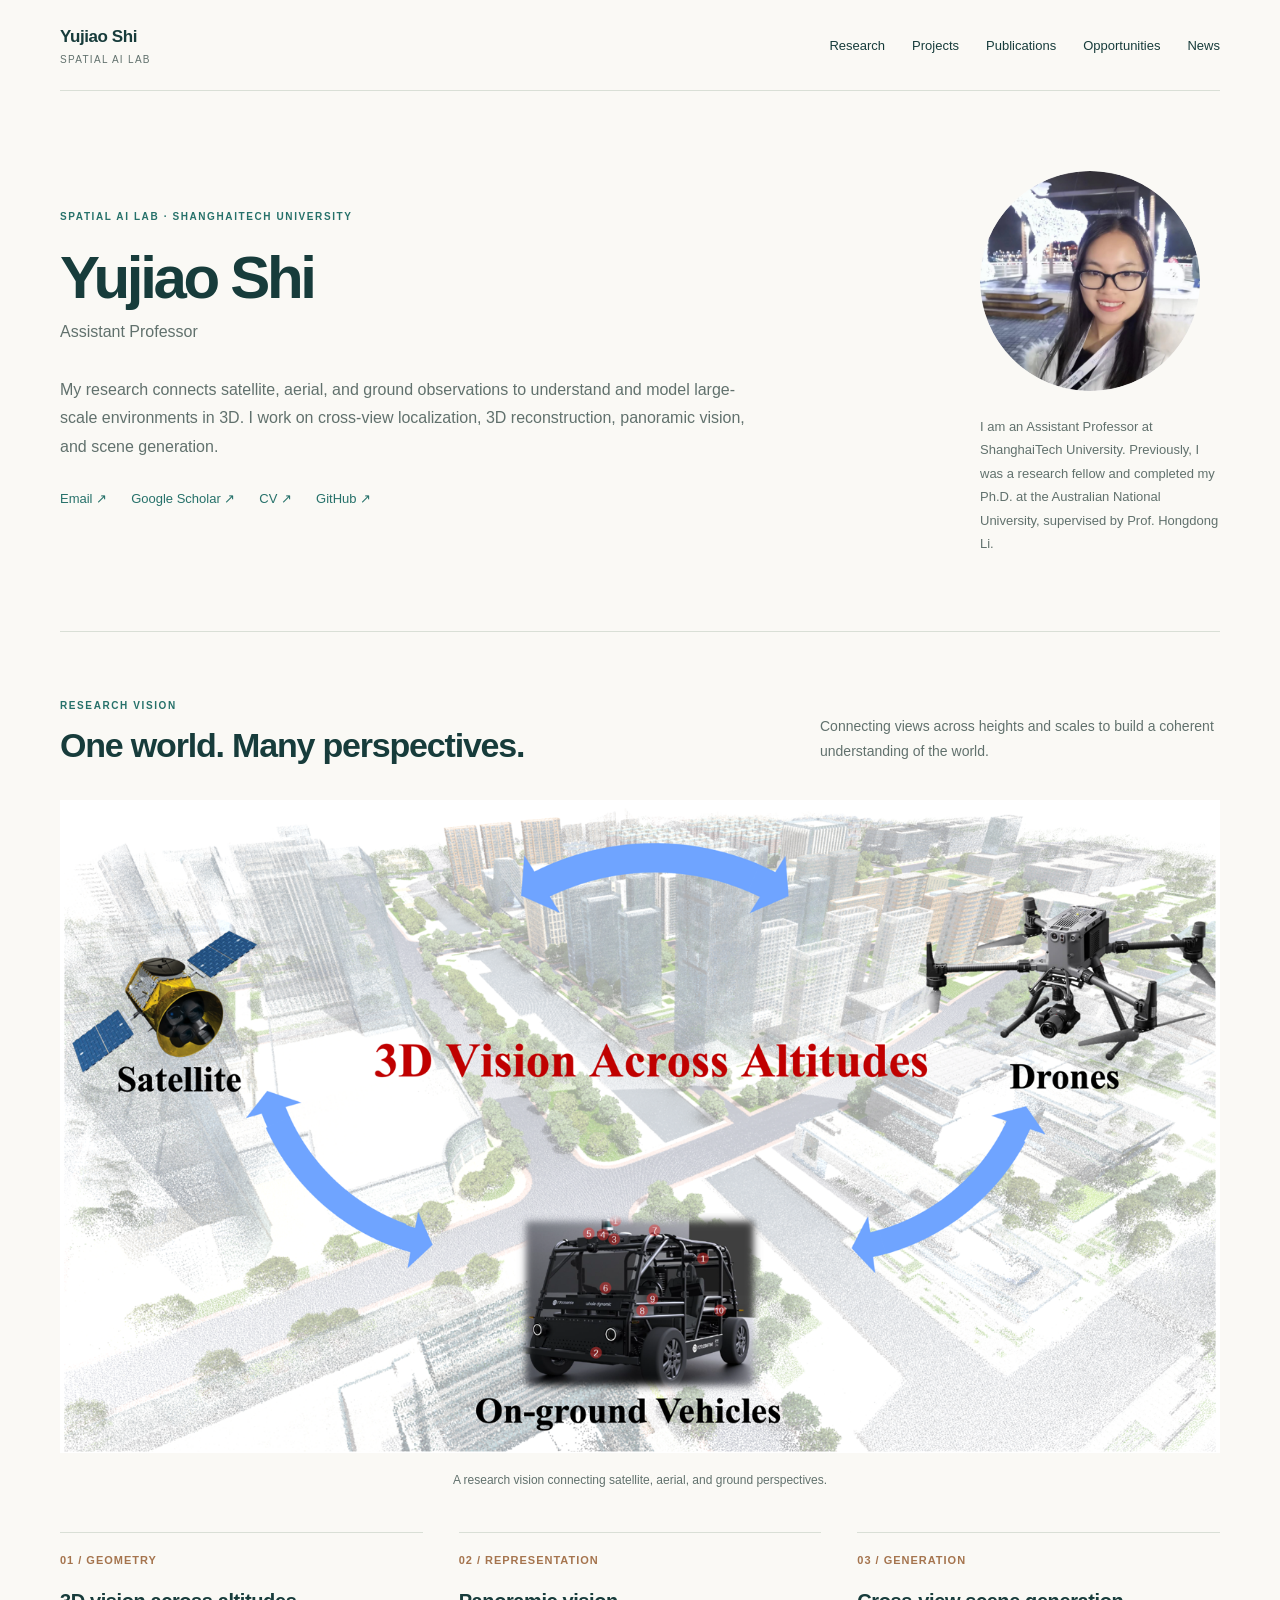
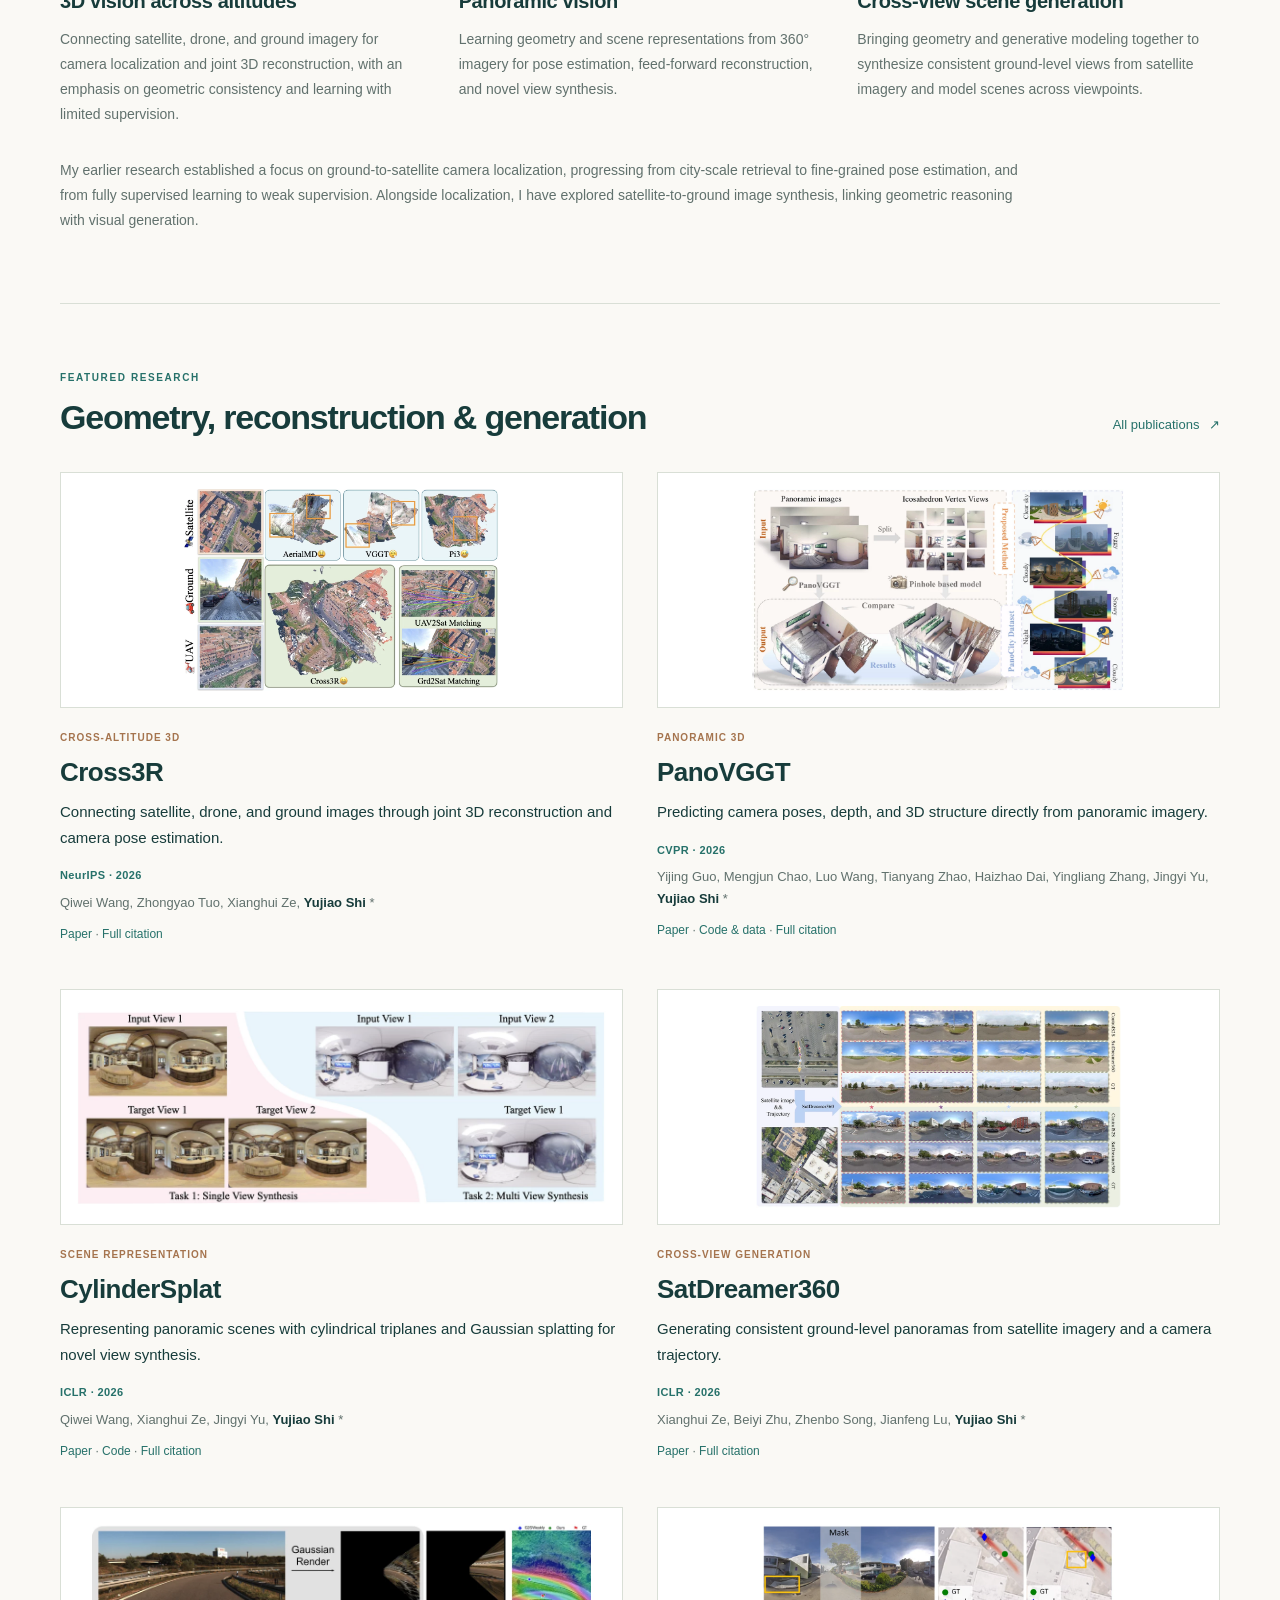
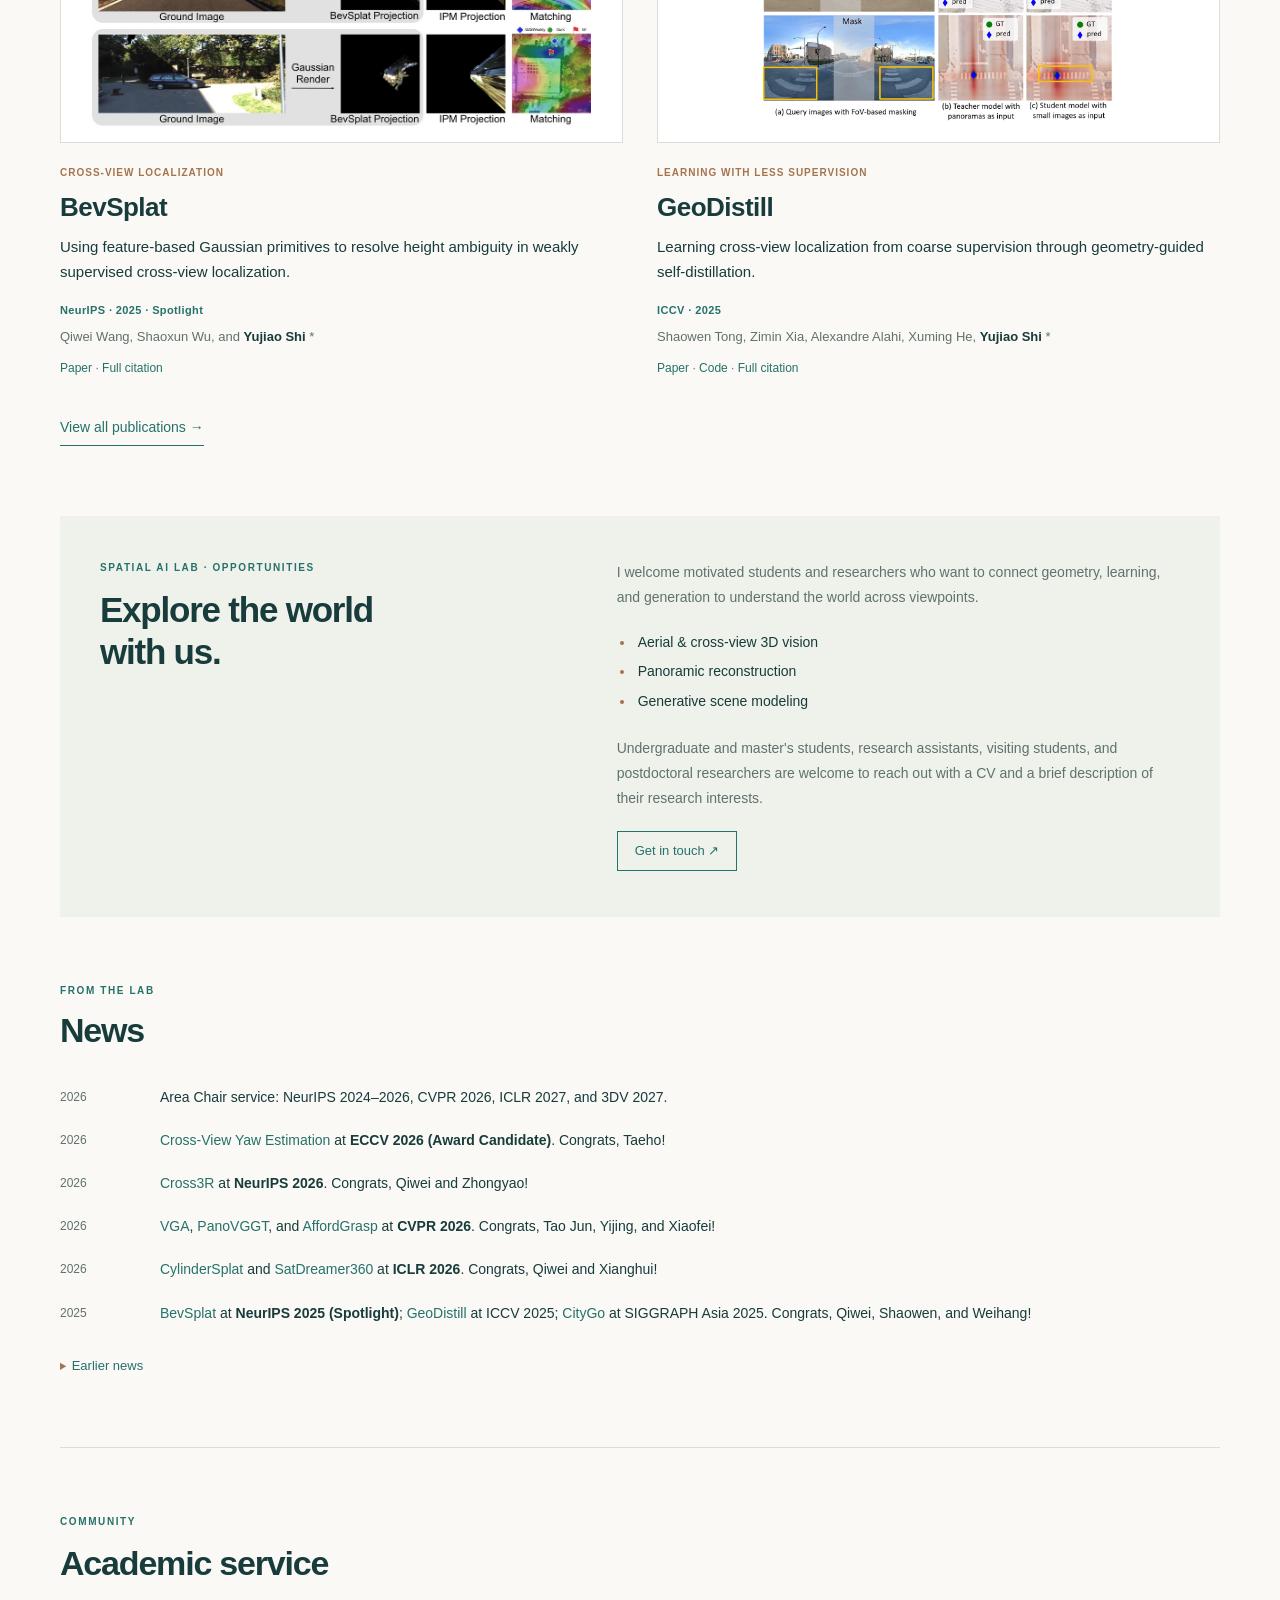
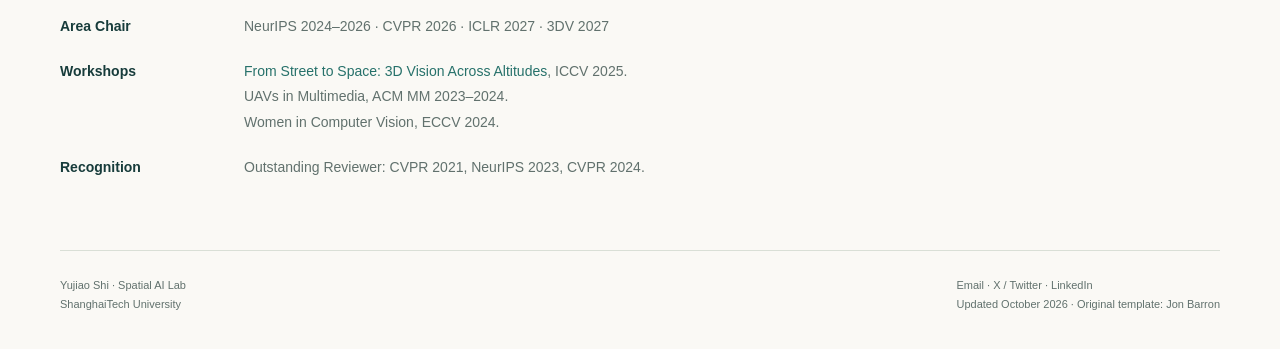
==== commit 55978d15: "Use selected research image and remove world-model wording" ====
--- a/index.html
+++ b/index.html
@@ -1,10 +1,10 @@
 <!doctype html>
 <html lang="en"><head>
 <meta charset="utf-8"><meta name="viewport" content="width=device-width, initial-scale=1">
-<title>Yujiao Shi | Spatial AI Lab</title><meta name="description" content="Yujiao Shi, Assistant Professor at ShanghaiTech University. Spatial AI Lab: 3D vision across altitudes, panoramic vision, scene generation, and world models from aerial perspectives.">
+<title>Yujiao Shi | Spatial AI Lab</title><meta name="description" content="Yujiao Shi, Assistant Professor at ShanghaiTech University. Spatial AI Lab: 3D vision across altitudes, cross-view localization, panoramic vision, and scene generation.">
 <link rel="stylesheet" href="homepage.css"><link rel="icon" type="image/svg+xml" href="images/site-mark.svg">
 <link rel="canonical" href="https://yujiaoshi.github.io/">
-<meta property="og:type" content="website"><meta property="og:title" content="Yujiao Shi | Spatial AI Lab"><meta property="og:description" content="Yujiao Shi, Assistant Professor at ShanghaiTech University. Spatial AI Lab: 3D vision across altitudes, panoramic vision, scene generation, and world models from aerial perspectives."><meta property="og:url" content="https://yujiaoshi.github.io/"><meta property="og:image" content="https://yujiaoshi.github.io/images/YujiaoShiCircle.jpg">
+<meta property="og:type" content="website"><meta property="og:title" content="Yujiao Shi | Spatial AI Lab"><meta property="og:description" content="Yujiao Shi, Assistant Professor at ShanghaiTech University. Spatial AI Lab: 3D vision across altitudes, cross-view localization, panoramic vision, and scene generation."><meta property="og:url" content="https://yujiaoshi.github.io/"><meta property="og:image" content="https://yujiaoshi.github.io/images/YujiaoShiCircle.jpg">
 </head><body><a class="skip" href="#main">Skip to content</a><div class="page">
 <nav class="site-nav" aria-label="Main navigation"><a class="brand" href="index.html">Yujiao Shi<span>Spatial AI Lab</span></a><div class="nav-links"><a href="#research">Research</a><a href="#publications">Projects</a><a href="publications.html">Publications</a><a href="#opportunities">Opportunities</a><a href="#news">News</a></div></nav>
 <main id="main">
@@ -13,7 +13,6 @@
     <p class="eyebrow">Spatial AI Lab · ShanghaiTech University</p>
     <h1>Yujiao Shi</h1>
     <p class="role">Assistant Professor</p>
-    <p class="research-statement">3D vision across altitudes.<br>World models from aerial perspectives.</p>
     <p class="intro-text">My research connects satellite, aerial, and ground observations to understand and model large-scale environments in 3D. I work on cross-view localization, 3D reconstruction, panoramic vision, and scene generation.</p>
     <div class="contact"><a href="mailto:shiyj2@shanghaitech.edu.cn">Email ↗</a><a href="https://scholar.google.com/citations?user=rVsRpZEAAAAJ&amp;hl=en">Google Scholar ↗</a><a href="data/CV_YujiaoShi.pdf">CV ↗</a><a href="https://github.com/yujiaoshi">GitHub ↗</a></div>
   </div>
@@ -29,8 +28,8 @@
     <p class="section-deck">Connecting views across heights and scales to build a coherent understanding of the world.</p>
   </div>
   <figure class="vision">
-    <picture><source media="(max-width: 600px)" srcset="images/research-vision-mobile.svg"><img src="images/research-vision.svg" alt="Research vision: satellite, aerial, and ground observations connect through cross-view geometry to 3D scene representations and novel-view generation." width="1120" height="430"></picture>
-    <figcaption>Space, air, and ground: complementary observations of a shared 3D world.</figcaption>
+    <picture><img src="images/research-vision-selected.png" alt="3D Vision Across Altitudes: satellite, drones, and on-ground vehicles connected across a city-scale 3D reconstruction." width="1600" height="900"></picture>
+    <figcaption>A research vision connecting satellite, aerial, and ground perspectives.</figcaption>
   </figure>
   <div class="directions">
     <article><span class="number">01 / GEOMETRY</span><h3>3D vision across altitudes</h3><p>Connecting satellite, drone, and ground imagery for camera localization and joint 3D reconstruction, with an emphasis on geometric consistency and learning with limited supervision.</p></article>
@@ -38,7 +37,6 @@
     <article><span class="number">03 / GENERATION</span><h3>Cross-view scene generation</h3><p>Bringing geometry and generative modeling together to synthesize consistent ground-level views from satellite imagery and model scenes across viewpoints.</p></article>
   </div>
   <p class="research-history">My earlier research established a focus on ground-to-satellite camera localization, progressing from city-scale retrieval to fine-grained pose estimation, and from fully supervised learning to weak supervision. Alongside localization, I have explored satellite-to-ground image synthesis, linking geometric reasoning with visual generation.</p>
-  <aside class="horizon"><p class="eyebrow">Looking ahead</p><h3>World models from aerial perspectives</h3><p>I am exploring how aerial observations can support spatially coherent world models for large-scale environments. This ongoing research direction builds on cross-view geometry, 3D reconstruction, and scene generation.</p></aside>
 </section>
 
 <section id="publications">
@@ -73,7 +71,7 @@
 <section id="opportunities" class="opportunities">
   <div><p class="eyebrow">Spatial AI Lab · Opportunities</p><h2>Explore the world<br>with us.</h2></div>
   <div><p>I welcome motivated students and researchers who want to connect geometry, learning, and generation to understand the world across viewpoints.</p>
-    <ul class="topic-list"><li>Aerial &amp; cross-view 3D vision</li><li>Panoramic reconstruction</li><li>Generative scene modeling</li><li>World models from aerial perspectives</li></ul>
+    <ul class="topic-list"><li>Aerial &amp; cross-view 3D vision</li><li>Panoramic reconstruction</li><li>Generative scene modeling</li></ul>
     <p>Undergraduate and master's students, research assistants, visiting students, and postdoctoral researchers are welcome to reach out with a CV and a brief description of their research interests.</p>
     <a class="button" href="mailto:shiyj2@shanghaitech.edu.cn">Get in touch <span aria-hidden="true">↗</span></a>
   </div>
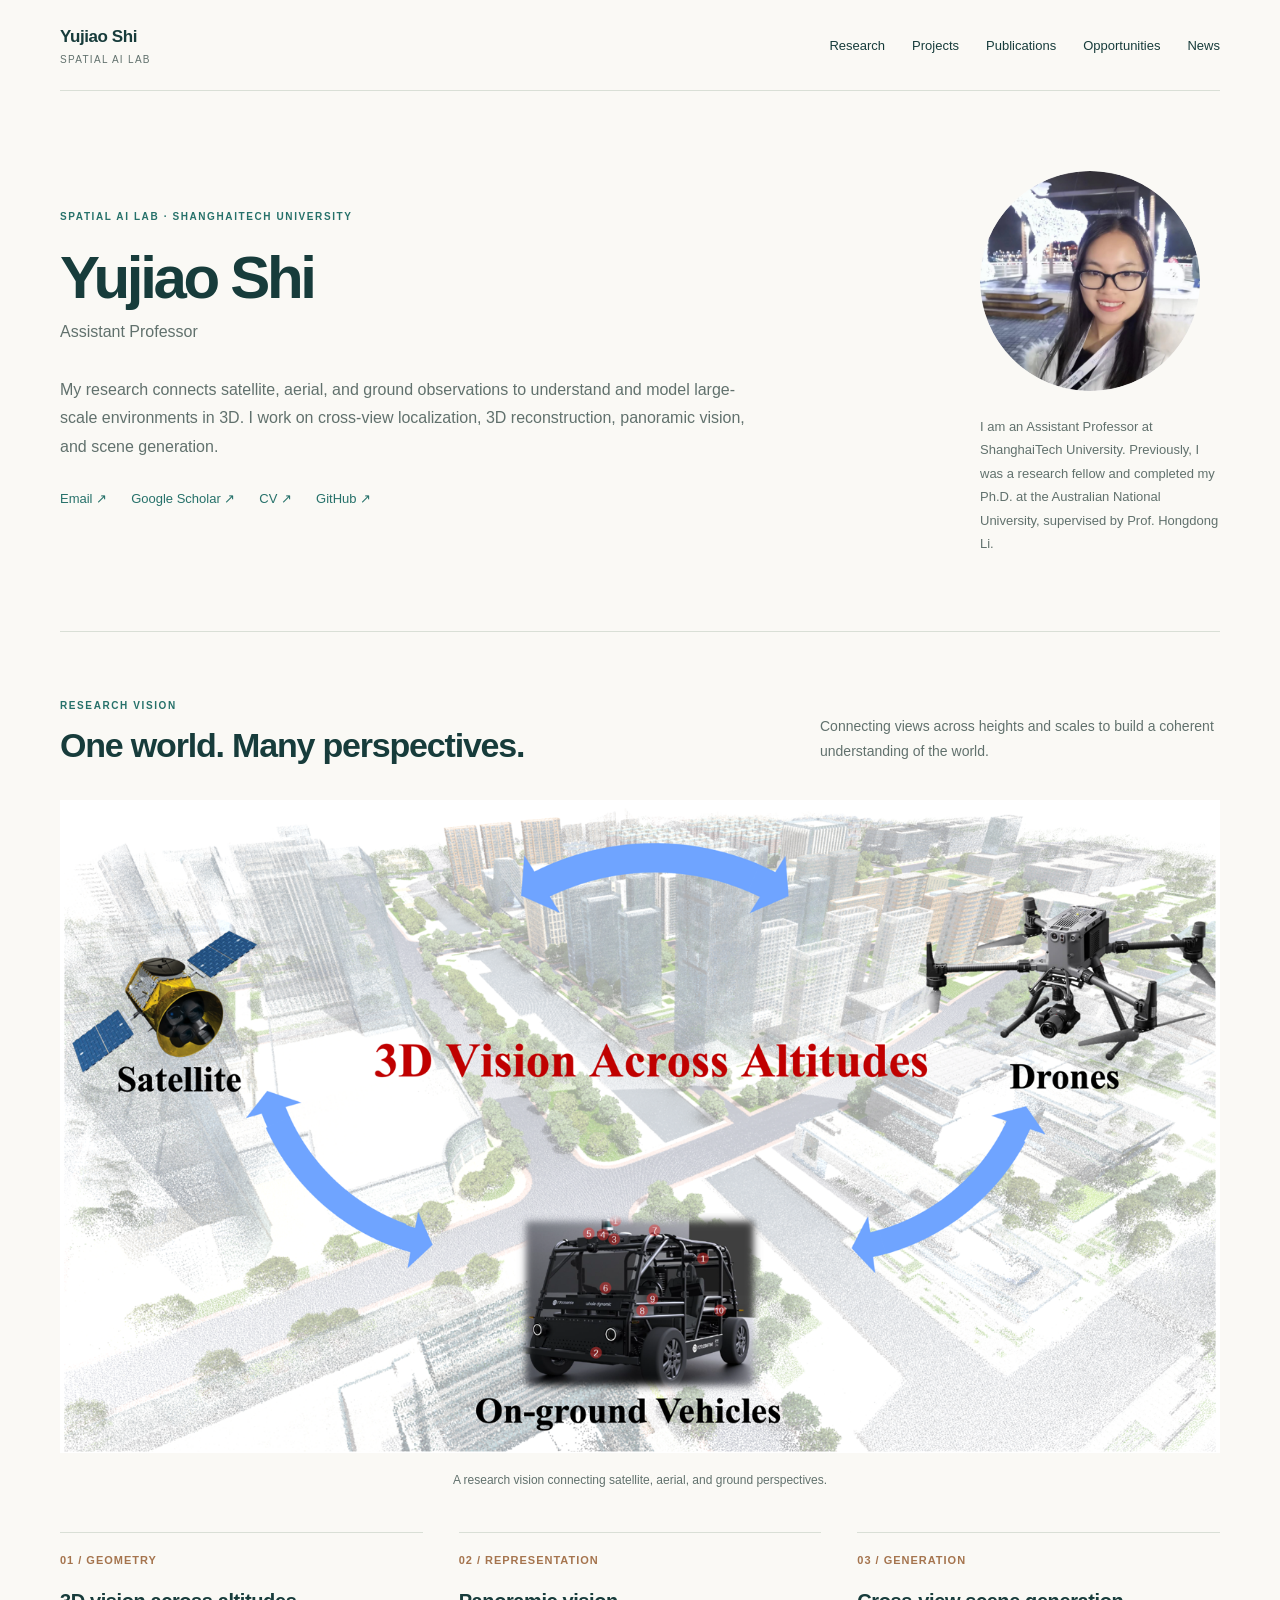
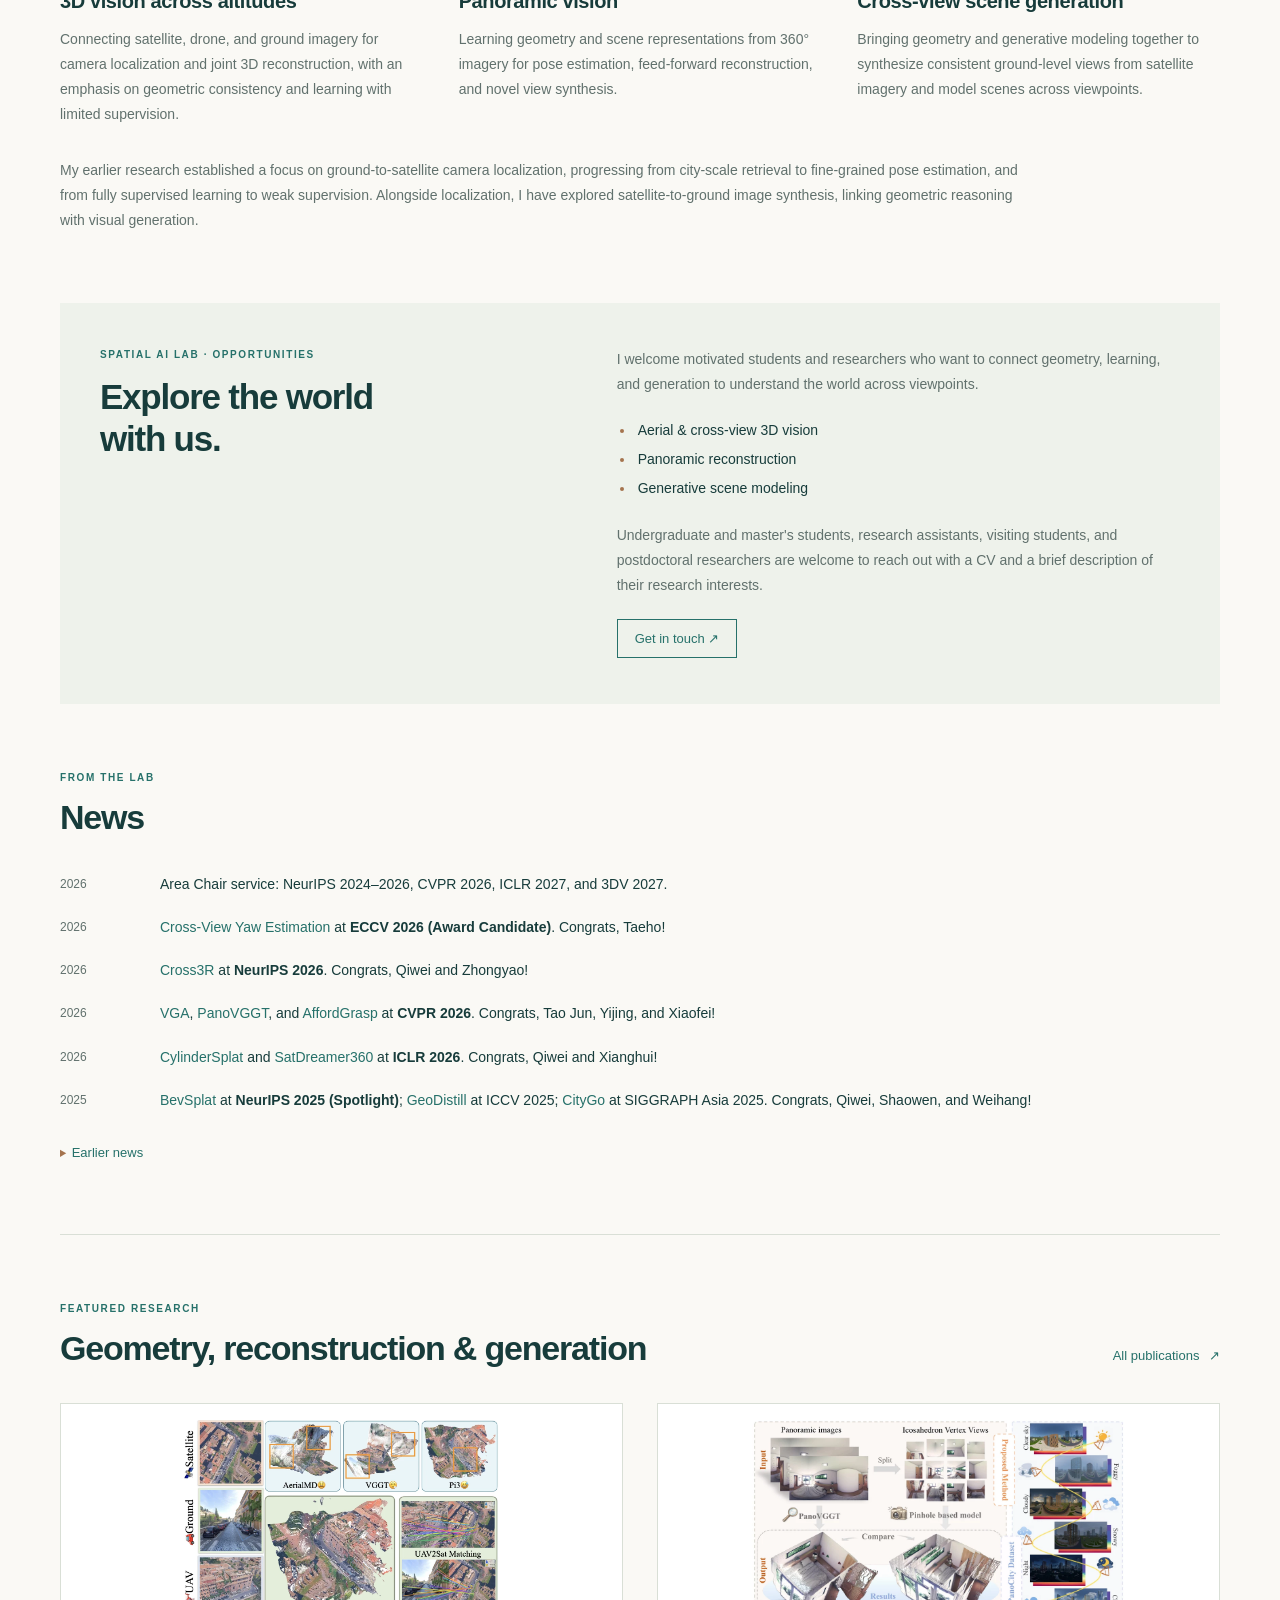
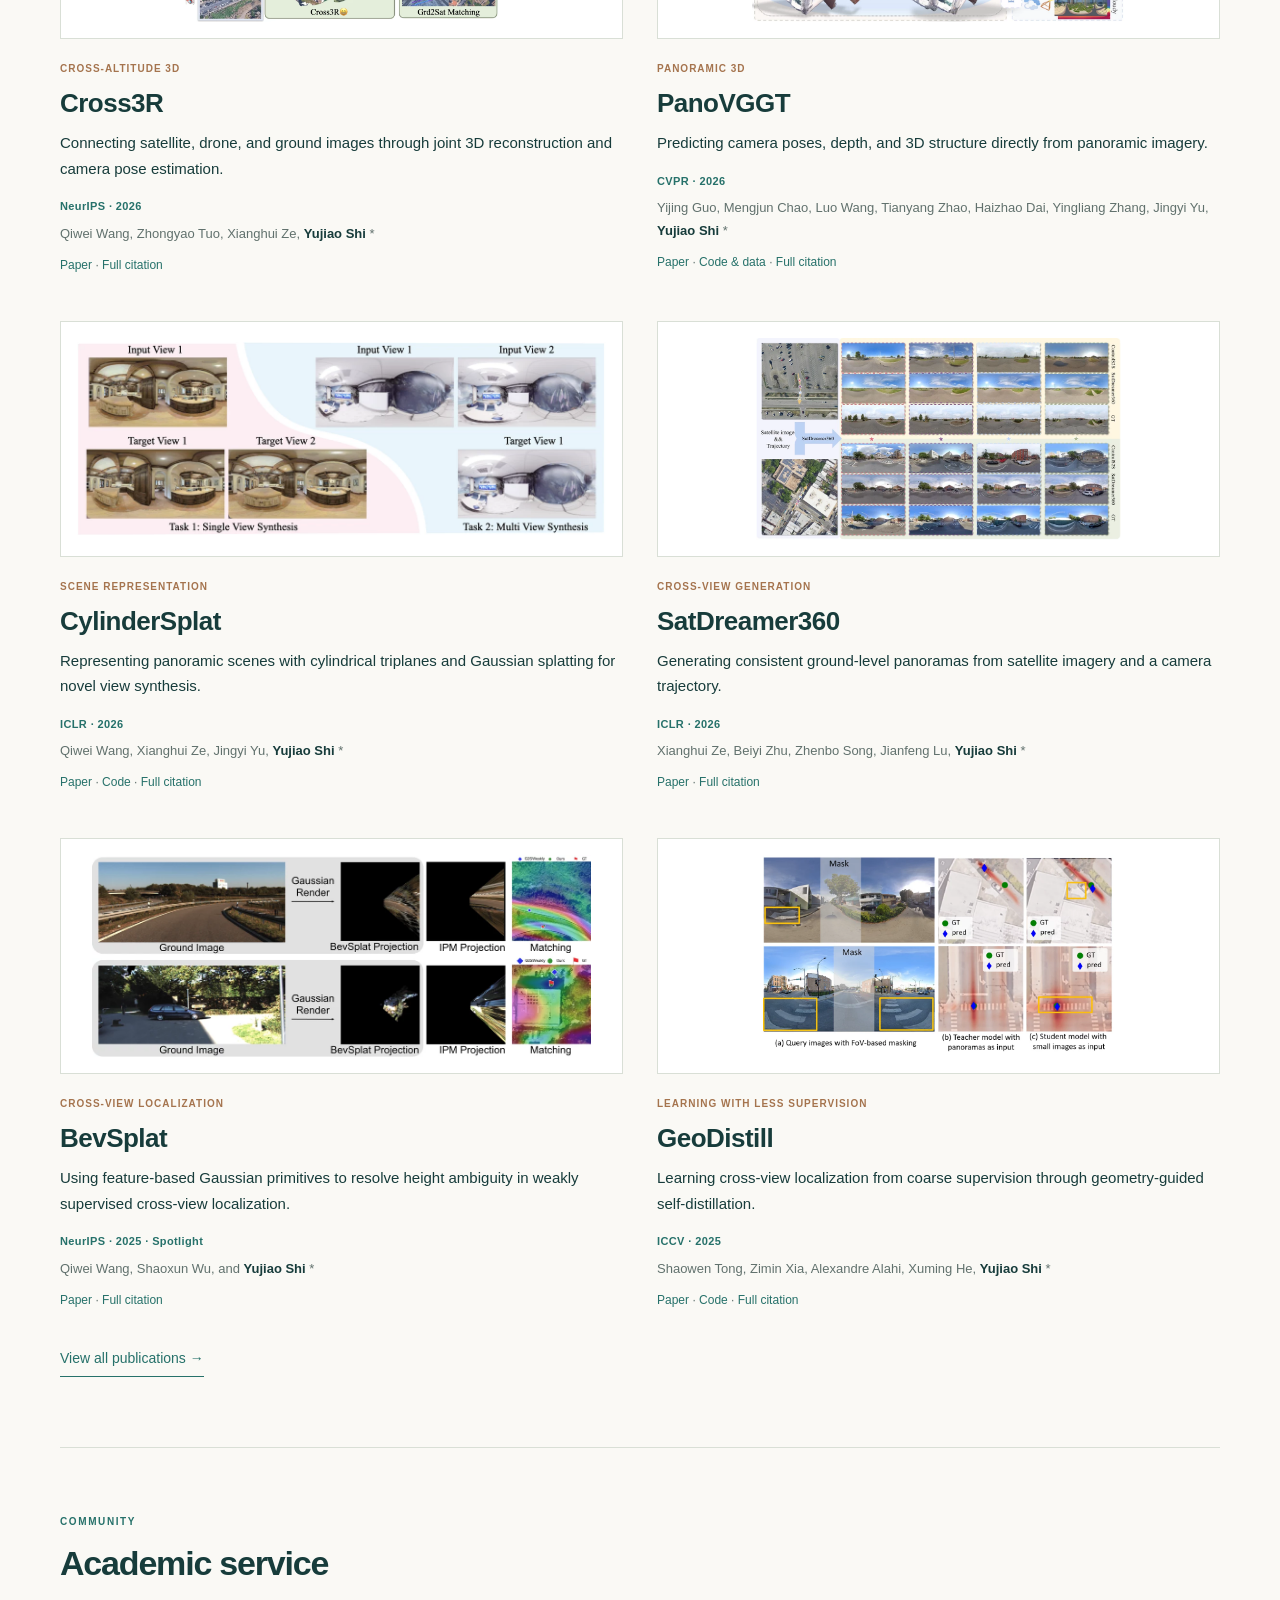
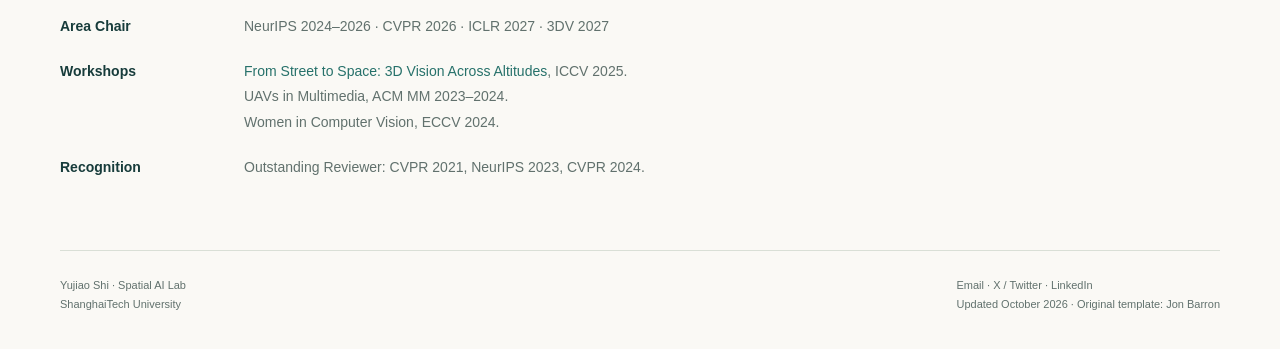
==== commit 0d6343f6: "Move opportunities and news before featured research" ====
--- a/index.html
+++ b/index.html
@@ -39,35 +39,6 @@
   <p class="research-history">My earlier research established a focus on ground-to-satellite camera localization, progressing from city-scale retrieval to fine-grained pose estimation, and from fully supervised learning to weak supervision. Alongside localization, I have explored satellite-to-ground image synthesis, linking geometric reasoning with visual generation.</p>
 </section>
 
-<section id="publications">
-  <div class="section-heading"><div><p class="eyebrow">Featured research</p><h2>Geometry, reconstruction &amp; generation</h2></div><a class="text-link" href="publications.html">All publications <span aria-hidden="true">↗</span></a></div>
-  <div class="feature-grid"><article class="featured-paper" id="featured-cross3r">
-<a class="feature-image" href="data/Cross3R.png" aria-label="View larger figure for Cross3R"><img src="data/thumbnails/Cross3R.webp" alt="Seeing Across Skies and Streets: Feedforward 3D Reconstruction from Satellite, Drone, and Ground Images" loading="lazy" width="560" height="315"></a>
-<div class="feature-body"><p class="project-topic">Cross-altitude 3D</p><h3><a href="publications.html#paper-seeing-across-skies-and-streets-feedforward-3d-reconstruction-from-satellite-drone-and-gro">Cross3R</a></h3><p class="feature-description">Connecting satellite, drone, and ground images through joint 3D reconstruction and camera pose estimation.</p><p class="venue">NeurIPS · 2026</p><p class="authors">Qiwei Wang, Zhongyao Tuo, Xianghui Ze, <strong>Yujiao Shi</strong> *</p><p class="paper-links"><a href="https://arxiv.org/abs/2605.07978">Paper</a> <span aria-hidden="true">·</span> <a href="publications.html#paper-seeing-across-skies-and-streets-feedforward-3d-reconstruction-from-satellite-drone-and-gro">Full citation</a></p></div>
-</article>
-<article class="featured-paper" id="featured-panovggt">
-<a class="feature-image" href="data/PanoVGGT.png" aria-label="View larger figure for PanoVGGT"><img src="data/thumbnails/PanoVGGT.webp" alt="PanoVGGT: Feed-Forward 3D Reconstruction from Panoramic Imagery" loading="lazy" width="560" height="315"></a>
-<div class="feature-body"><p class="project-topic">Panoramic 3D</p><h3><a href="publications.html#paper-panovggt-feed-forward-3d-reconstruction-from-panoramic-imagery">PanoVGGT</a></h3><p class="feature-description">Predicting camera poses, depth, and 3D structure directly from panoramic imagery.</p><p class="venue">CVPR · 2026</p><p class="authors">Yijing Guo, Mengjun Chao, Luo Wang, Tianyang Zhao, Haizhao Dai, Yingliang Zhang, Jingyi Yu, <strong>Yujiao Shi</strong> *</p><p class="paper-links"><a href="https://arxiv.org/abs/2603.17571">Paper</a> <span aria-hidden="true">·</span> <a href="https://github.com/YijingGuo-June/PanoVGGT">Code &amp; data</a> <span aria-hidden="true">·</span> <a href="publications.html#paper-panovggt-feed-forward-3d-reconstruction-from-panoramic-imagery">Full citation</a></p></div>
-</article>
-<article class="featured-paper" id="featured-cylindersplat">
-<a class="feature-image" href="data/CylinderSplat.png" aria-label="View larger figure for CylinderSplat"><img src="data/thumbnails/CylinderSplat.webp" alt="CylinderSplat: 3D Gaussian Splatting with Cylindrical Triplanes for Panoramic Novel View Synthesis" loading="lazy" width="560" height="315"></a>
-<div class="feature-body"><p class="project-topic">Scene representation</p><h3><a href="publications.html#paper-cylindersplat-3d-gaussian-splatting-with-cylindrical-triplanes-for-panoramic-novel-view-sy">CylinderSplat</a></h3><p class="feature-description">Representing panoramic scenes with cylindrical triplanes and Gaussian splatting for novel view synthesis.</p><p class="venue">ICLR · 2026</p><p class="authors">Qiwei Wang, Xianghui Ze, Jingyi Yu, <strong>Yujiao Shi</strong> *</p><p class="paper-links"><a href="https://openreview.net/pdf?id=lEzkct87Uy">Paper</a> <span aria-hidden="true">·</span> <a href="https://github.com/wangqww/CylinderSplat">Code</a> <span aria-hidden="true">·</span> <a href="publications.html#paper-cylindersplat-3d-gaussian-splatting-with-cylindrical-triplanes-for-panoramic-novel-view-sy">Full citation</a></p></div>
-</article>
-<article class="featured-paper" id="featured-satdreamer360">
-<a class="feature-image" href="data/SatDreamer360.png" aria-label="View larger figure for SatDreamer360"><img src="data/thumbnails/SatDreamer360.webp" alt="SatDreamer360: Multiview-Consistent Generation of Ground-Level Scenes from Satellite Imagery" loading="lazy" width="560" height="315"></a>
-<div class="feature-body"><p class="project-topic">Cross-view generation</p><h3><a href="publications.html#paper-satdreamer360-multiview-consistent-generation-of-ground-level-scenes-from-satellite-imager">SatDreamer360</a></h3><p class="feature-description">Generating consistent ground-level panoramas from satellite imagery and a camera trajectory.</p><p class="venue">ICLR · 2026</p><p class="authors">Xianghui Ze, Beiyi Zhu, Zhenbo Song, Jianfeng Lu, <strong>Yujiao Shi</strong> *</p><p class="paper-links"><a href="https://openreview.net/pdf?id=wmQoigkqUt">Paper</a> <span aria-hidden="true">·</span> <a href="publications.html#paper-satdreamer360-multiview-consistent-generation-of-ground-level-scenes-from-satellite-imager">Full citation</a></p></div>
-</article>
-<article class="featured-paper" id="featured-bevsplat">
-<a class="feature-image" href="data/BevSplat.png" aria-label="View larger figure for BevSplat"><img src="data/thumbnails/BevSplat.webp" alt="BevSplat: Resolving Height Ambiguity via Feature-Based Gaussian Primitives for Weakly-Supervised Cross-View Localization" loading="lazy" width="560" height="315"></a>
-<div class="feature-body"><p class="project-topic">Cross-view localization</p><h3><a href="publications.html#paper-bevsplat-resolving-height-ambiguity-via-feature-based-gaussian-primitives-for-weakly-super">BevSplat</a></h3><p class="feature-description">Using feature-based Gaussian primitives to resolve height ambiguity in weakly supervised cross-view localization.</p><p class="venue">NeurIPS · 2025 · Spotlight</p><p class="authors">Qiwei Wang, Shaoxun Wu, and <strong>Yujiao Shi</strong> *</p><p class="paper-links"><a href="https://proceedings.neurips.cc/paper_files/paper/2025/hash/e5ba3d6d93213db6b1d1931c6517fe1a-Abstract-Conference.html">Paper</a> <span aria-hidden="true">·</span> <a href="publications.html#paper-bevsplat-resolving-height-ambiguity-via-feature-based-gaussian-primitives-for-weakly-super">Full citation</a></p></div>
-</article>
-<article class="featured-paper" id="featured-geodistill">
-<a class="feature-image" href="data/GeoDistill.png" aria-label="View larger figure for GeoDistill"><img src="data/thumbnails/GeoDistill.webp" alt="GeoDistill: Geometry-Guided Self-Distillation for Weakly Supervised Cross-View Localization" loading="lazy" width="560" height="315"></a>
-<div class="feature-body"><p class="project-topic">Learning with less supervision</p><h3><a href="publications.html#paper-geodistill-geometry-guided-self-distillation-for-weakly-supervised-cross-view-localization">GeoDistill</a></h3><p class="feature-description">Learning cross-view localization from coarse supervision through geometry-guided self-distillation.</p><p class="venue">ICCV · 2025</p><p class="authors">Shaowen Tong, Zimin Xia, Alexandre Alahi, Xuming He, <strong>Yujiao Shi</strong> *</p><p class="paper-links"><a href="https://openaccess.thecvf.com/content/ICCV2025/html/Tong_GeoDistill_Geometry-Guided_Self-Distillation_for_Weakly_Supervised_Cross-View_Localization_ICCV_2025_paper.html">Paper</a> <span aria-hidden="true">·</span> <a href="https://github.com/tongshw/GeoDistill">Code</a> <span aria-hidden="true">·</span> <a href="publications.html#paper-geodistill-geometry-guided-self-distillation-for-weakly-supervised-cross-view-localization">Full citation</a></p></div>
-</article></div>
-  <a class="all-publications" href="publications.html">View all publications <span aria-hidden="true">→</span></a>
-</section>
-
 <section id="opportunities" class="opportunities">
   <div><p class="eyebrow">Spatial AI Lab · Opportunities</p><h2>Explore the world<br>with us.</h2></div>
   <div><p>I welcome motivated students and researchers who want to connect geometry, learning, and generation to understand the world across viewpoints.</p>
@@ -101,6 +72,36 @@
 </ul></details>
 </section>
 
+
+<section id="publications">
+  <div class="section-heading"><div><p class="eyebrow">Featured research</p><h2>Geometry, reconstruction &amp; generation</h2></div><a class="text-link" href="publications.html">All publications <span aria-hidden="true">↗</span></a></div>
+  <div class="feature-grid"><article class="featured-paper" id="featured-cross3r">
+<a class="feature-image" href="data/Cross3R.png" aria-label="View larger figure for Cross3R"><img src="data/thumbnails/Cross3R.webp" alt="Seeing Across Skies and Streets: Feedforward 3D Reconstruction from Satellite, Drone, and Ground Images" loading="lazy" width="560" height="315"></a>
+<div class="feature-body"><p class="project-topic">Cross-altitude 3D</p><h3><a href="publications.html#paper-seeing-across-skies-and-streets-feedforward-3d-reconstruction-from-satellite-drone-and-gro">Cross3R</a></h3><p class="feature-description">Connecting satellite, drone, and ground images through joint 3D reconstruction and camera pose estimation.</p><p class="venue">NeurIPS · 2026</p><p class="authors">Qiwei Wang, Zhongyao Tuo, Xianghui Ze, <strong>Yujiao Shi</strong> *</p><p class="paper-links"><a href="https://arxiv.org/abs/2605.07978">Paper</a> <span aria-hidden="true">·</span> <a href="publications.html#paper-seeing-across-skies-and-streets-feedforward-3d-reconstruction-from-satellite-drone-and-gro">Full citation</a></p></div>
+</article>
+<article class="featured-paper" id="featured-panovggt">
+<a class="feature-image" href="data/PanoVGGT.png" aria-label="View larger figure for PanoVGGT"><img src="data/thumbnails/PanoVGGT.webp" alt="PanoVGGT: Feed-Forward 3D Reconstruction from Panoramic Imagery" loading="lazy" width="560" height="315"></a>
+<div class="feature-body"><p class="project-topic">Panoramic 3D</p><h3><a href="publications.html#paper-panovggt-feed-forward-3d-reconstruction-from-panoramic-imagery">PanoVGGT</a></h3><p class="feature-description">Predicting camera poses, depth, and 3D structure directly from panoramic imagery.</p><p class="venue">CVPR · 2026</p><p class="authors">Yijing Guo, Mengjun Chao, Luo Wang, Tianyang Zhao, Haizhao Dai, Yingliang Zhang, Jingyi Yu, <strong>Yujiao Shi</strong> *</p><p class="paper-links"><a href="https://arxiv.org/abs/2603.17571">Paper</a> <span aria-hidden="true">·</span> <a href="https://github.com/YijingGuo-June/PanoVGGT">Code &amp; data</a> <span aria-hidden="true">·</span> <a href="publications.html#paper-panovggt-feed-forward-3d-reconstruction-from-panoramic-imagery">Full citation</a></p></div>
+</article>
+<article class="featured-paper" id="featured-cylindersplat">
+<a class="feature-image" href="data/CylinderSplat.png" aria-label="View larger figure for CylinderSplat"><img src="data/thumbnails/CylinderSplat.webp" alt="CylinderSplat: 3D Gaussian Splatting with Cylindrical Triplanes for Panoramic Novel View Synthesis" loading="lazy" width="560" height="315"></a>
+<div class="feature-body"><p class="project-topic">Scene representation</p><h3><a href="publications.html#paper-cylindersplat-3d-gaussian-splatting-with-cylindrical-triplanes-for-panoramic-novel-view-sy">CylinderSplat</a></h3><p class="feature-description">Representing panoramic scenes with cylindrical triplanes and Gaussian splatting for novel view synthesis.</p><p class="venue">ICLR · 2026</p><p class="authors">Qiwei Wang, Xianghui Ze, Jingyi Yu, <strong>Yujiao Shi</strong> *</p><p class="paper-links"><a href="https://openreview.net/pdf?id=lEzkct87Uy">Paper</a> <span aria-hidden="true">·</span> <a href="https://github.com/wangqww/CylinderSplat">Code</a> <span aria-hidden="true">·</span> <a href="publications.html#paper-cylindersplat-3d-gaussian-splatting-with-cylindrical-triplanes-for-panoramic-novel-view-sy">Full citation</a></p></div>
+</article>
+<article class="featured-paper" id="featured-satdreamer360">
+<a class="feature-image" href="data/SatDreamer360.png" aria-label="View larger figure for SatDreamer360"><img src="data/thumbnails/SatDreamer360.webp" alt="SatDreamer360: Multiview-Consistent Generation of Ground-Level Scenes from Satellite Imagery" loading="lazy" width="560" height="315"></a>
+<div class="feature-body"><p class="project-topic">Cross-view generation</p><h3><a href="publications.html#paper-satdreamer360-multiview-consistent-generation-of-ground-level-scenes-from-satellite-imager">SatDreamer360</a></h3><p class="feature-description">Generating consistent ground-level panoramas from satellite imagery and a camera trajectory.</p><p class="venue">ICLR · 2026</p><p class="authors">Xianghui Ze, Beiyi Zhu, Zhenbo Song, Jianfeng Lu, <strong>Yujiao Shi</strong> *</p><p class="paper-links"><a href="https://openreview.net/pdf?id=wmQoigkqUt">Paper</a> <span aria-hidden="true">·</span> <a href="publications.html#paper-satdreamer360-multiview-consistent-generation-of-ground-level-scenes-from-satellite-imager">Full citation</a></p></div>
+</article>
+<article class="featured-paper" id="featured-bevsplat">
+<a class="feature-image" href="data/BevSplat.png" aria-label="View larger figure for BevSplat"><img src="data/thumbnails/BevSplat.webp" alt="BevSplat: Resolving Height Ambiguity via Feature-Based Gaussian Primitives for Weakly-Supervised Cross-View Localization" loading="lazy" width="560" height="315"></a>
+<div class="feature-body"><p class="project-topic">Cross-view localization</p><h3><a href="publications.html#paper-bevsplat-resolving-height-ambiguity-via-feature-based-gaussian-primitives-for-weakly-super">BevSplat</a></h3><p class="feature-description">Using feature-based Gaussian primitives to resolve height ambiguity in weakly supervised cross-view localization.</p><p class="venue">NeurIPS · 2025 · Spotlight</p><p class="authors">Qiwei Wang, Shaoxun Wu, and <strong>Yujiao Shi</strong> *</p><p class="paper-links"><a href="https://proceedings.neurips.cc/paper_files/paper/2025/hash/e5ba3d6d93213db6b1d1931c6517fe1a-Abstract-Conference.html">Paper</a> <span aria-hidden="true">·</span> <a href="publications.html#paper-bevsplat-resolving-height-ambiguity-via-feature-based-gaussian-primitives-for-weakly-super">Full citation</a></p></div>
+</article>
+<article class="featured-paper" id="featured-geodistill">
+<a class="feature-image" href="data/GeoDistill.png" aria-label="View larger figure for GeoDistill"><img src="data/thumbnails/GeoDistill.webp" alt="GeoDistill: Geometry-Guided Self-Distillation for Weakly Supervised Cross-View Localization" loading="lazy" width="560" height="315"></a>
+<div class="feature-body"><p class="project-topic">Learning with less supervision</p><h3><a href="publications.html#paper-geodistill-geometry-guided-self-distillation-for-weakly-supervised-cross-view-localization">GeoDistill</a></h3><p class="feature-description">Learning cross-view localization from coarse supervision through geometry-guided self-distillation.</p><p class="venue">ICCV · 2025</p><p class="authors">Shaowen Tong, Zimin Xia, Alexandre Alahi, Xuming He, <strong>Yujiao Shi</strong> *</p><p class="paper-links"><a href="https://openaccess.thecvf.com/content/ICCV2025/html/Tong_GeoDistill_Geometry-Guided_Self-Distillation_for_Weakly_Supervised_Cross-View_Localization_ICCV_2025_paper.html">Paper</a> <span aria-hidden="true">·</span> <a href="https://github.com/tongshw/GeoDistill">Code</a> <span aria-hidden="true">·</span> <a href="publications.html#paper-geodistill-geometry-guided-self-distillation-for-weakly-supervised-cross-view-localization">Full citation</a></p></div>
+</article></div>
+  <a class="all-publications" href="publications.html">View all publications <span aria-hidden="true">→</span></a>
+</section>
+
 <section id="service"><p class="eyebrow">Community</p><h2>Academic service</h2>
 <dl class="service">
 <dt>Area Chair</dt><dd>NeurIPS 2024–2026 · CVPR 2026 · ICLR 2027 · 3DV 2027</dd>
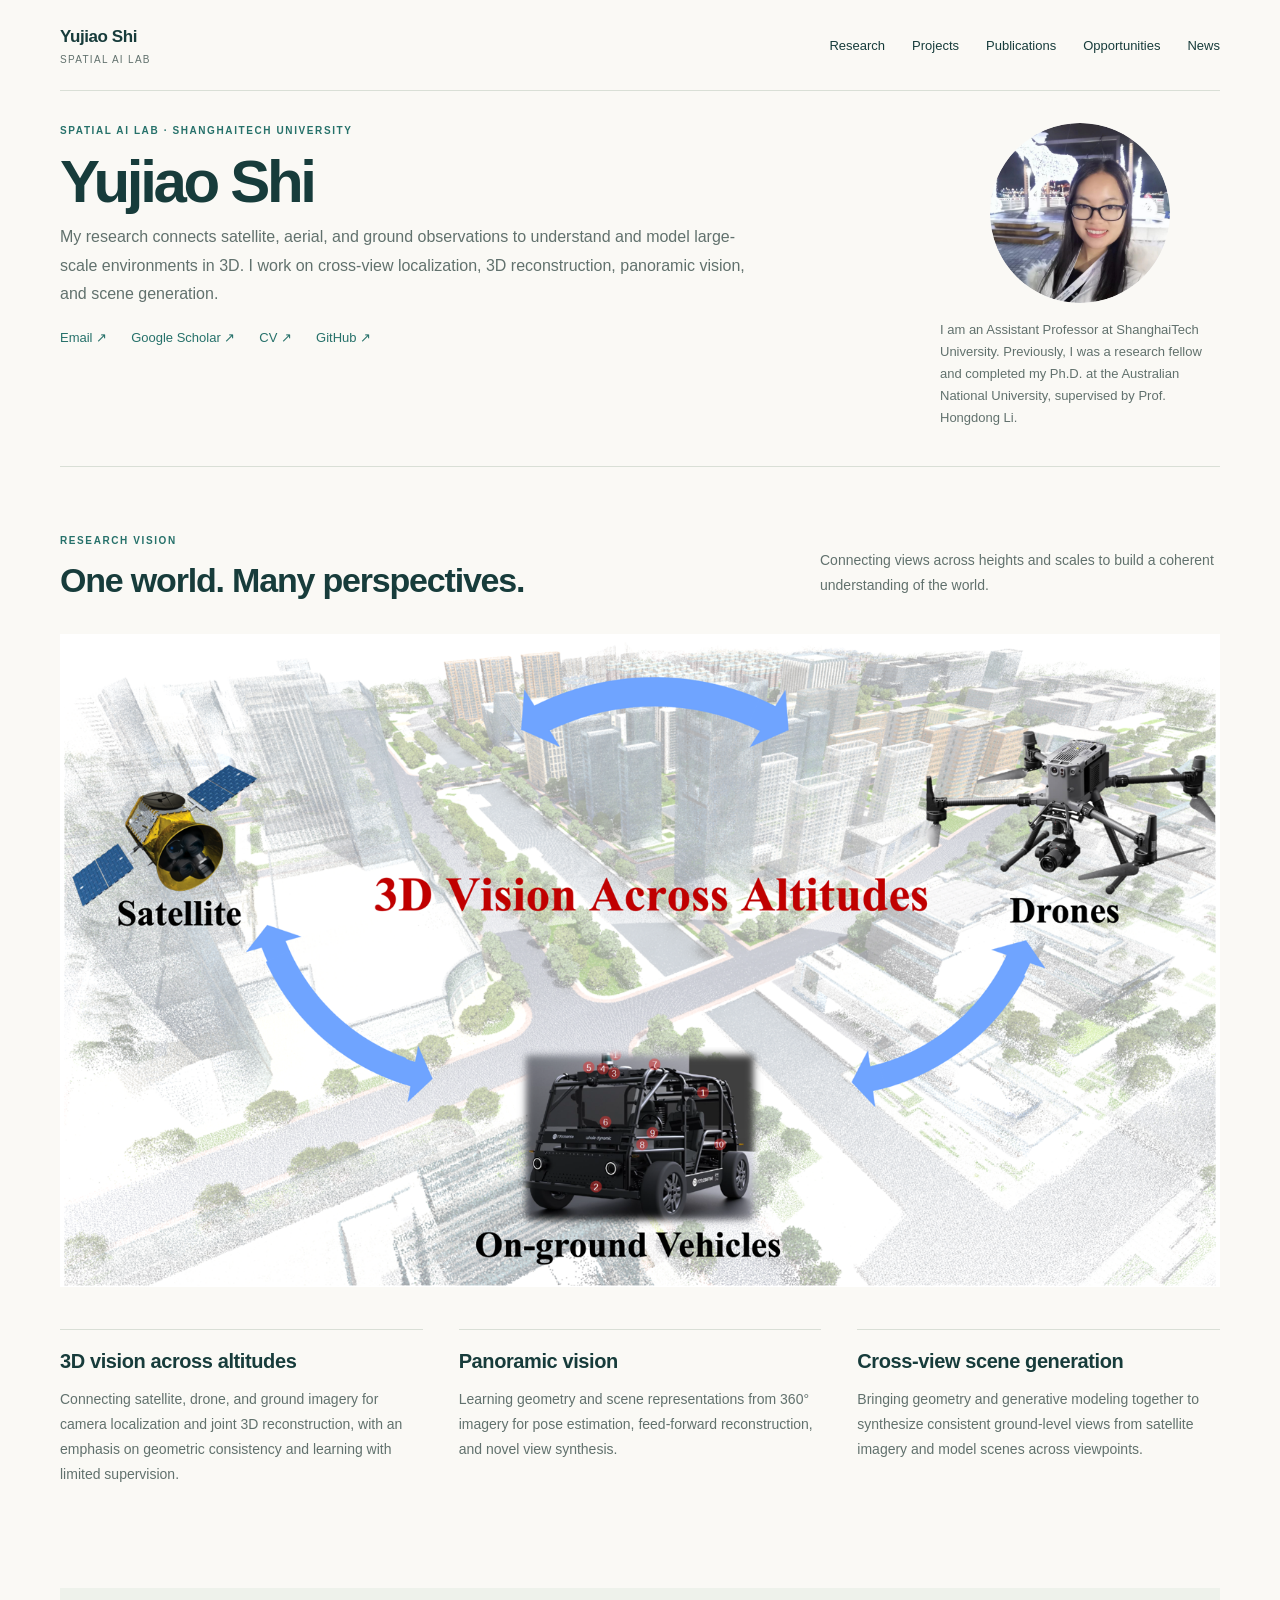
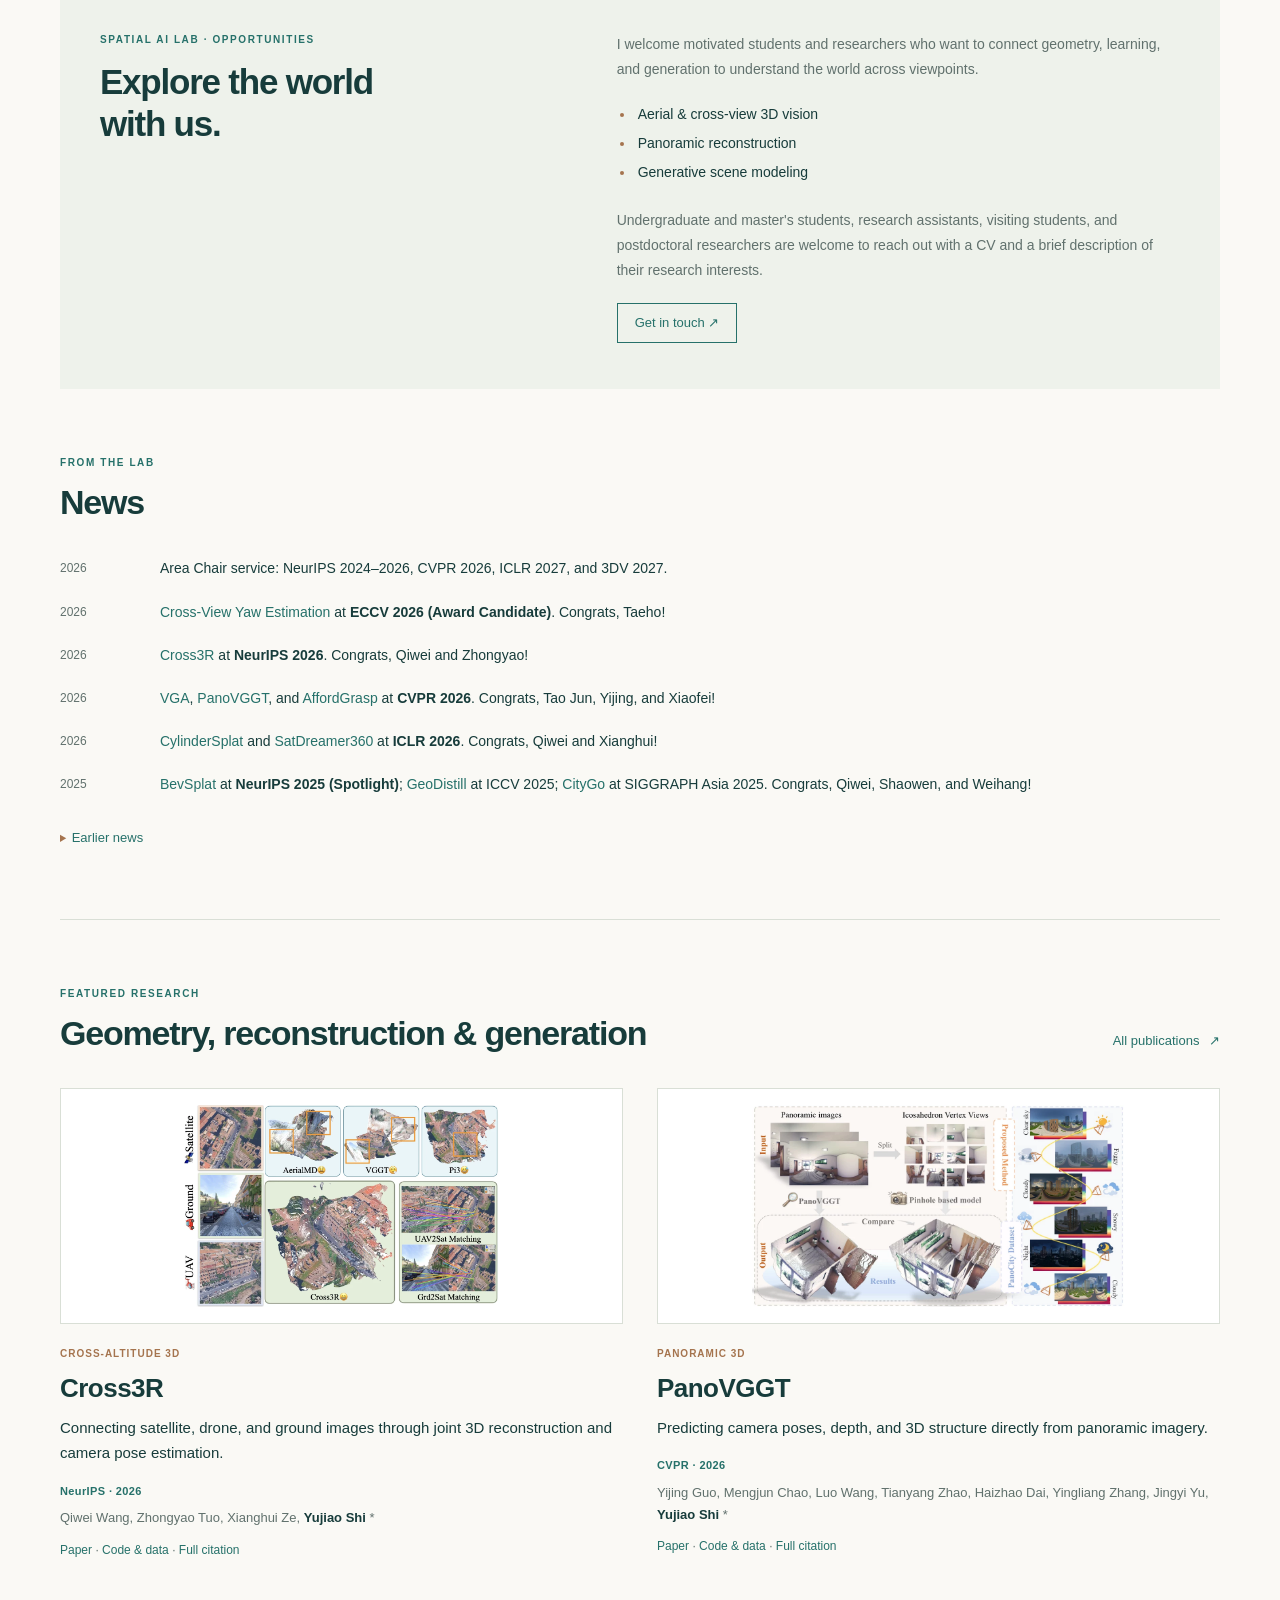
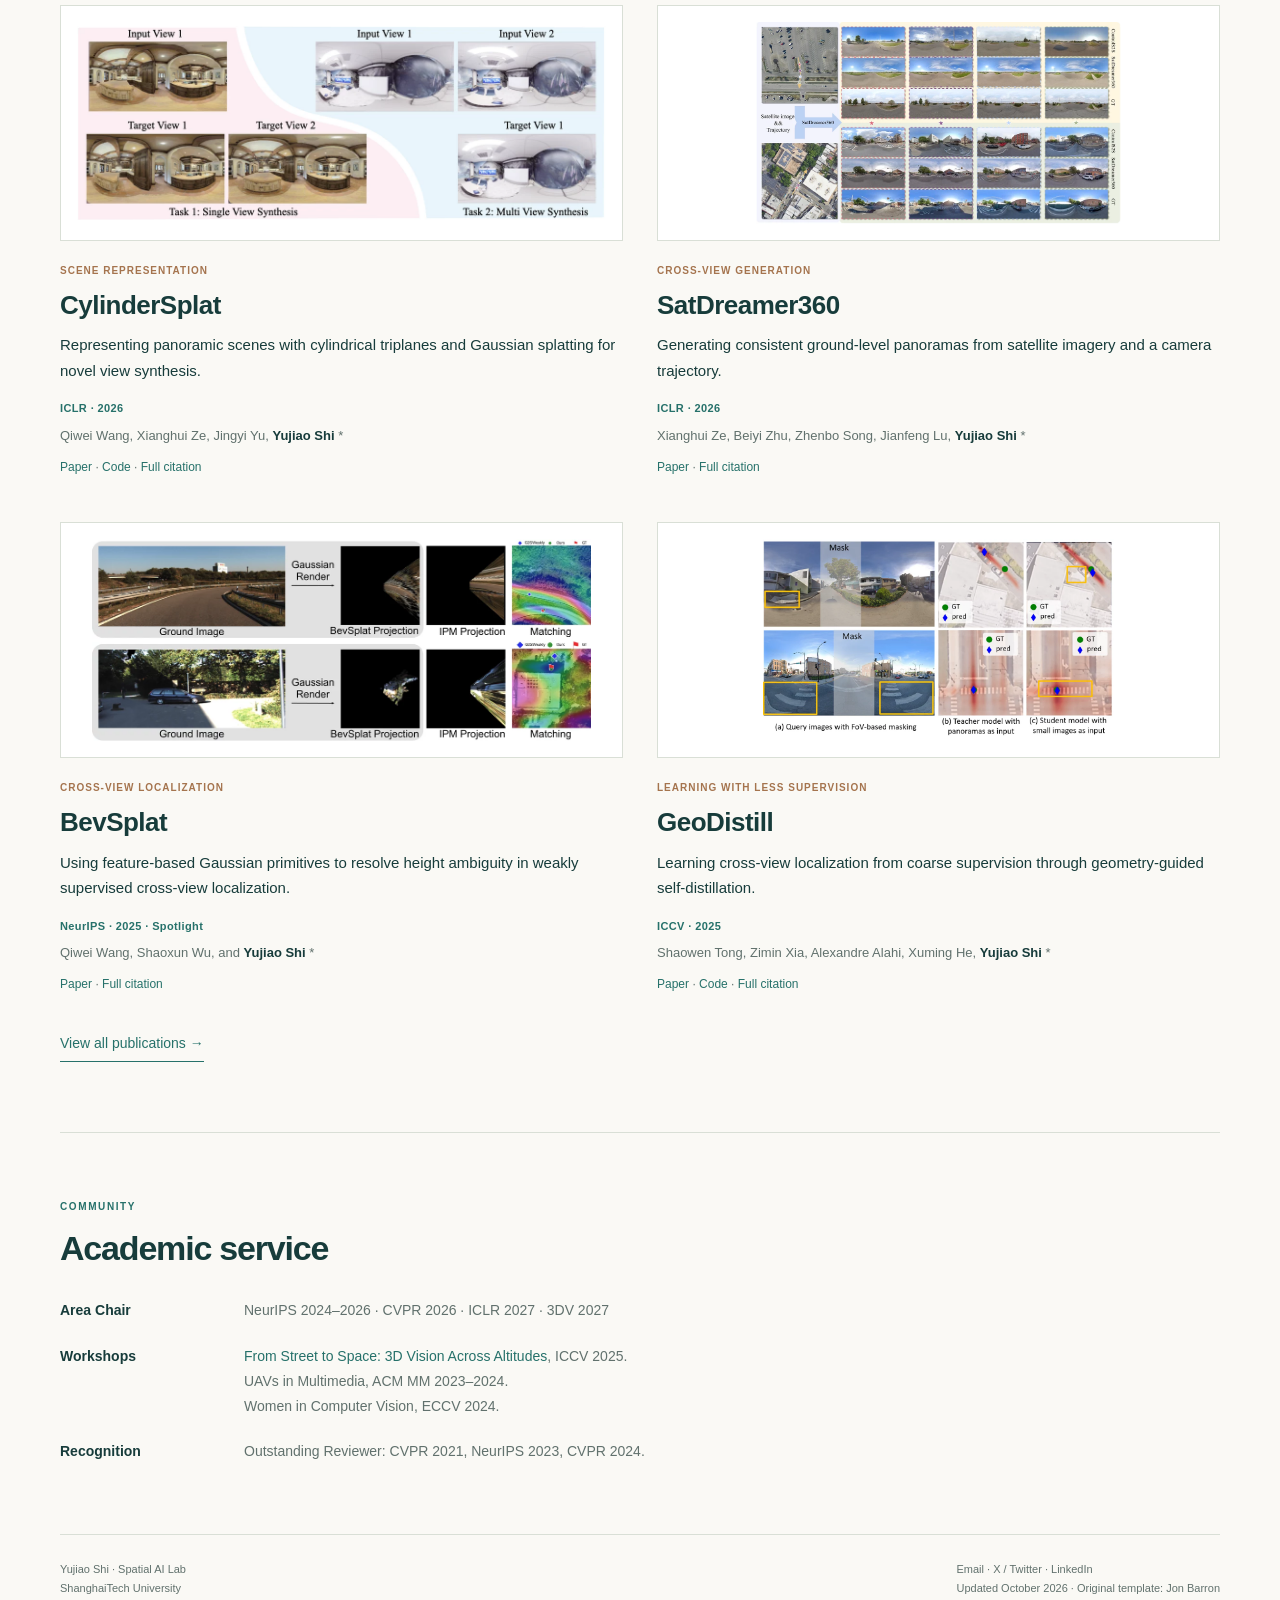
==== commit b08cf5e8: "Add project links and refine homepage layout" ====
--- a/index.html
+++ b/index.html
@@ -12,7 +12,6 @@
   <div class="intro-copy">
     <p class="eyebrow">Spatial AI Lab · ShanghaiTech University</p>
     <h1>Yujiao Shi</h1>
-    <p class="role">Assistant Professor</p>
     <p class="intro-text">My research connects satellite, aerial, and ground observations to understand and model large-scale environments in 3D. I work on cross-view localization, 3D reconstruction, panoramic vision, and scene generation.</p>
     <div class="contact"><a href="mailto:shiyj2@shanghaitech.edu.cn">Email ↗</a><a href="https://scholar.google.com/citations?user=rVsRpZEAAAAJ&amp;hl=en">Google Scholar ↗</a><a href="data/CV_YujiaoShi.pdf">CV ↗</a><a href="https://github.com/yujiaoshi">GitHub ↗</a></div>
   </div>
@@ -29,14 +28,12 @@
   </div>
   <figure class="vision">
     <picture><img src="images/research-vision-selected.png" alt="3D Vision Across Altitudes: satellite, drones, and on-ground vehicles connected across a city-scale 3D reconstruction." width="1600" height="900"></picture>
-    <figcaption>A research vision connecting satellite, aerial, and ground perspectives.</figcaption>
   </figure>
   <div class="directions">
-    <article><span class="number">01 / GEOMETRY</span><h3>3D vision across altitudes</h3><p>Connecting satellite, drone, and ground imagery for camera localization and joint 3D reconstruction, with an emphasis on geometric consistency and learning with limited supervision.</p></article>
-    <article><span class="number">02 / REPRESENTATION</span><h3>Panoramic vision</h3><p>Learning geometry and scene representations from 360° imagery for pose estimation, feed-forward reconstruction, and novel view synthesis.</p></article>
-    <article><span class="number">03 / GENERATION</span><h3>Cross-view scene generation</h3><p>Bringing geometry and generative modeling together to synthesize consistent ground-level views from satellite imagery and model scenes across viewpoints.</p></article>
+    <article><h3>3D vision across altitudes</h3><p>Connecting satellite, drone, and ground imagery for camera localization and joint 3D reconstruction, with an emphasis on geometric consistency and learning with limited supervision.</p></article>
+    <article><h3>Panoramic vision</h3><p>Learning geometry and scene representations from 360° imagery for pose estimation, feed-forward reconstruction, and novel view synthesis.</p></article>
+    <article><h3>Cross-view scene generation</h3><p>Bringing geometry and generative modeling together to synthesize consistent ground-level views from satellite imagery and model scenes across viewpoints.</p></article>
   </div>
-  <p class="research-history">My earlier research established a focus on ground-to-satellite camera localization, progressing from city-scale retrieval to fine-grained pose estimation, and from fully supervised learning to weak supervision. Alongside localization, I have explored satellite-to-ground image synthesis, linking geometric reasoning with visual generation.</p>
 </section>
 
 <section id="opportunities" class="opportunities">
@@ -77,7 +74,7 @@
   <div class="section-heading"><div><p class="eyebrow">Featured research</p><h2>Geometry, reconstruction &amp; generation</h2></div><a class="text-link" href="publications.html">All publications <span aria-hidden="true">↗</span></a></div>
   <div class="feature-grid"><article class="featured-paper" id="featured-cross3r">
 <a class="feature-image" href="data/Cross3R.png" aria-label="View larger figure for Cross3R"><img src="data/thumbnails/Cross3R.webp" alt="Seeing Across Skies and Streets: Feedforward 3D Reconstruction from Satellite, Drone, and Ground Images" loading="lazy" width="560" height="315"></a>
-<div class="feature-body"><p class="project-topic">Cross-altitude 3D</p><h3><a href="publications.html#paper-seeing-across-skies-and-streets-feedforward-3d-reconstruction-from-satellite-drone-and-gro">Cross3R</a></h3><p class="feature-description">Connecting satellite, drone, and ground images through joint 3D reconstruction and camera pose estimation.</p><p class="venue">NeurIPS · 2026</p><p class="authors">Qiwei Wang, Zhongyao Tuo, Xianghui Ze, <strong>Yujiao Shi</strong> *</p><p class="paper-links"><a href="https://arxiv.org/abs/2605.07978">Paper</a> <span aria-hidden="true">·</span> <a href="publications.html#paper-seeing-across-skies-and-streets-feedforward-3d-reconstruction-from-satellite-drone-and-gro">Full citation</a></p></div>
+<div class="feature-body"><p class="project-topic">Cross-altitude 3D</p><h3><a href="publications.html#paper-seeing-across-skies-and-streets-feedforward-3d-reconstruction-from-satellite-drone-and-gro">Cross3R</a></h3><p class="feature-description">Connecting satellite, drone, and ground images through joint 3D reconstruction and camera pose estimation.</p><p class="venue">NeurIPS · 2026</p><p class="authors">Qiwei Wang, Zhongyao Tuo, Xianghui Ze, <strong>Yujiao Shi</strong> *</p><p class="paper-links"><a href="https://arxiv.org/abs/2605.07978">Paper</a> <span aria-hidden="true">·</span> <a href="https://github.com/ZhongyaoTuo/crossgeo">Code &amp; data</a> <span aria-hidden="true">·</span> <a href="publications.html#paper-seeing-across-skies-and-streets-feedforward-3d-reconstruction-from-satellite-drone-and-gro">Full citation</a></p></div>
 </article>
 <article class="featured-paper" id="featured-panovggt">
 <a class="feature-image" href="data/PanoVGGT.png" aria-label="View larger figure for PanoVGGT"><img src="data/thumbnails/PanoVGGT.webp" alt="PanoVGGT: Feed-Forward 3D Reconstruction from Panoramic Imagery" loading="lazy" width="560" height="315"></a>
--- a/homepage.css
+++ b/homepage.css
@@ -45,16 +45,16 @@
 .nav-links a[aria-current="page"] { color: var(--accent); text-decoration: underline; }
 .eyebrow { margin: 0 0 14px; color: var(--accent); font-size: 10px; font-weight: 650; letter-spacing: .16em; line-height: 1.5; text-transform: uppercase; }
 
-.intro { display: grid; grid-template-columns: minmax(0, 1fr) 240px; gap: 76px; align-items: center; padding: 72px 0 76px; }
-.intro .eyebrow { margin-bottom: 22px; }
-.role { margin: 0 0 30px; color: var(--muted); font-size: 16px; }
+.intro { display: grid; grid-template-columns: minmax(0, 1fr) 280px; gap: 48px; align-items: start; padding: 32px 0 36px; }
+.intro .eyebrow { margin-bottom: 12px; }
+.role { margin: 0 0 16px; color: var(--muted); font-size: 16px; }
 .research-statement { margin: 0 0 24px; font: 400 clamp(30px, 3.1vw, 41px)/1.22 Georgia, "Times New Roman", serif; letter-spacing: -.035em; text-wrap: balance; }
 .intro-text { max-width: 700px; margin-bottom: 0; color: var(--muted); font-size: 16px; line-height: 1.8; }
-.contact { display: flex; flex-wrap: wrap; gap: 9px 24px; margin-top: 26px; font-size: 13px; }
+.contact { display: flex; flex-wrap: wrap; gap: 9px 24px; margin-top: 18px; font-size: 13px; }
 .contact a { white-space: nowrap; }
-.profile { padding-top: 8px; }
-.portrait { width: 220px; height: 220px; object-fit: cover; border-radius: 50%; margin-bottom: 24px; }
-.bio { margin: 0; color: var(--muted); font-size: 13px; line-height: 1.8; }
+.profile { padding-top: 0; }
+.portrait { width: 180px; height: 180px; object-fit: cover; border-radius: 50%; margin: 0 auto 16px; }
+.bio { margin: 0; color: var(--muted); font-size: 13px; line-height: 1.7; }
 .bio a { color: var(--ink); }
 
 section { padding: 66px 0 70px; border-top: 1px solid var(--line); }
@@ -148,8 +148,8 @@
 @media (max-width: 1050px) {
   .page { padding-right: 32px; padding-left: 32px; }
   .nav-links { gap: 10px 18px; font-size: 12px; }
-  .intro { grid-template-columns: minmax(0, 1fr) 210px; gap: 38px; padding: 58px 0 62px; }
-  .portrait { width: 195px; height: 195px; }
+  .intro { grid-template-columns: minmax(0, 1fr) 230px; gap: 32px; padding: 30px 0 34px; }
+  .portrait { width: 160px; height: 160px; }
   h1 { font-size: 54px; }
   .research-statement { font-size: 33px; }
   .section-deck { max-width: 330px; }
@@ -163,13 +163,13 @@
   .page { padding-right: 24px; padding-left: 24px; }
   .site-nav { align-items: flex-start; gap: 24px; padding: 22px 0; }
   .nav-links { max-width: 330px; gap: 7px 17px; }
-  .intro { grid-template-columns: minmax(0, 1fr); gap: 34px; padding: 44px 0 48px; }
-  .intro .eyebrow { margin-bottom: 18px; }
+  .intro { grid-template-columns: minmax(0, 1fr); gap: 24px; padding: 28px 0 32px; }
+  .intro .eyebrow { margin-bottom: 12px; }
   h1 { font-size: 51px; }
-  .role { margin-bottom: 25px; }
+  .role { margin-bottom: 16px; }
   .research-statement { max-width: 620px; font-size: clamp(28px, 4.9vw, 37px); }
   .intro-text { font-size: 15px; }
-  .profile { display: grid; grid-template-columns: 140px minmax(0, 1fr); gap: 26px; align-items: center; max-width: 620px; padding: 28px 0 0; border-top: 1px solid var(--line); }
+  .profile { display: grid; grid-template-columns: 140px minmax(0, 1fr); gap: 20px; align-items: center; max-width: 620px; padding: 20px 0 0; border-top: 1px solid var(--line); }
   .portrait { width: 140px; height: 140px; margin-bottom: 0; }
   .bio { max-width: 350px; }
   section { padding: 44px 0 48px; }
@@ -209,14 +209,14 @@
   .brand { display: flex; align-items: baseline; gap: 13px; font-size: 16px; }
   .brand span { margin: 0; font-size: 9px; }
   .nav-links { justify-content: flex-start; max-width: none; gap: 8px 18px; font-size: 11px; }
-  .intro { padding-top: 36px; gap: 28px; }
+  .intro { padding-top: 24px; gap: 22px; }
   h1 { font-size: 46px; }
   .intro .eyebrow { font-size: 9px; }
-  .role { font-size: 15px; margin-bottom: 24px; }
+  .role { font-size: 15px; margin-bottom: 14px; }
   .research-statement { font-size: 29px; line-height: 1.25; letter-spacing: -.035em; }
   .intro-text { font-size: 14px; line-height: 1.85; }
   .contact { gap: 8px 18px; font-size: 12px; }
-  .profile { grid-template-columns: 105px minmax(0, 1fr); gap: 20px; padding-top: 24px; }
+  .profile { grid-template-columns: 105px minmax(0, 1fr); gap: 18px; padding-top: 18px; }
   .portrait { width: 105px; height: 105px; }
   .bio { font-size: 12px; line-height: 1.75; }
   h2 { font-size: 28px; }
